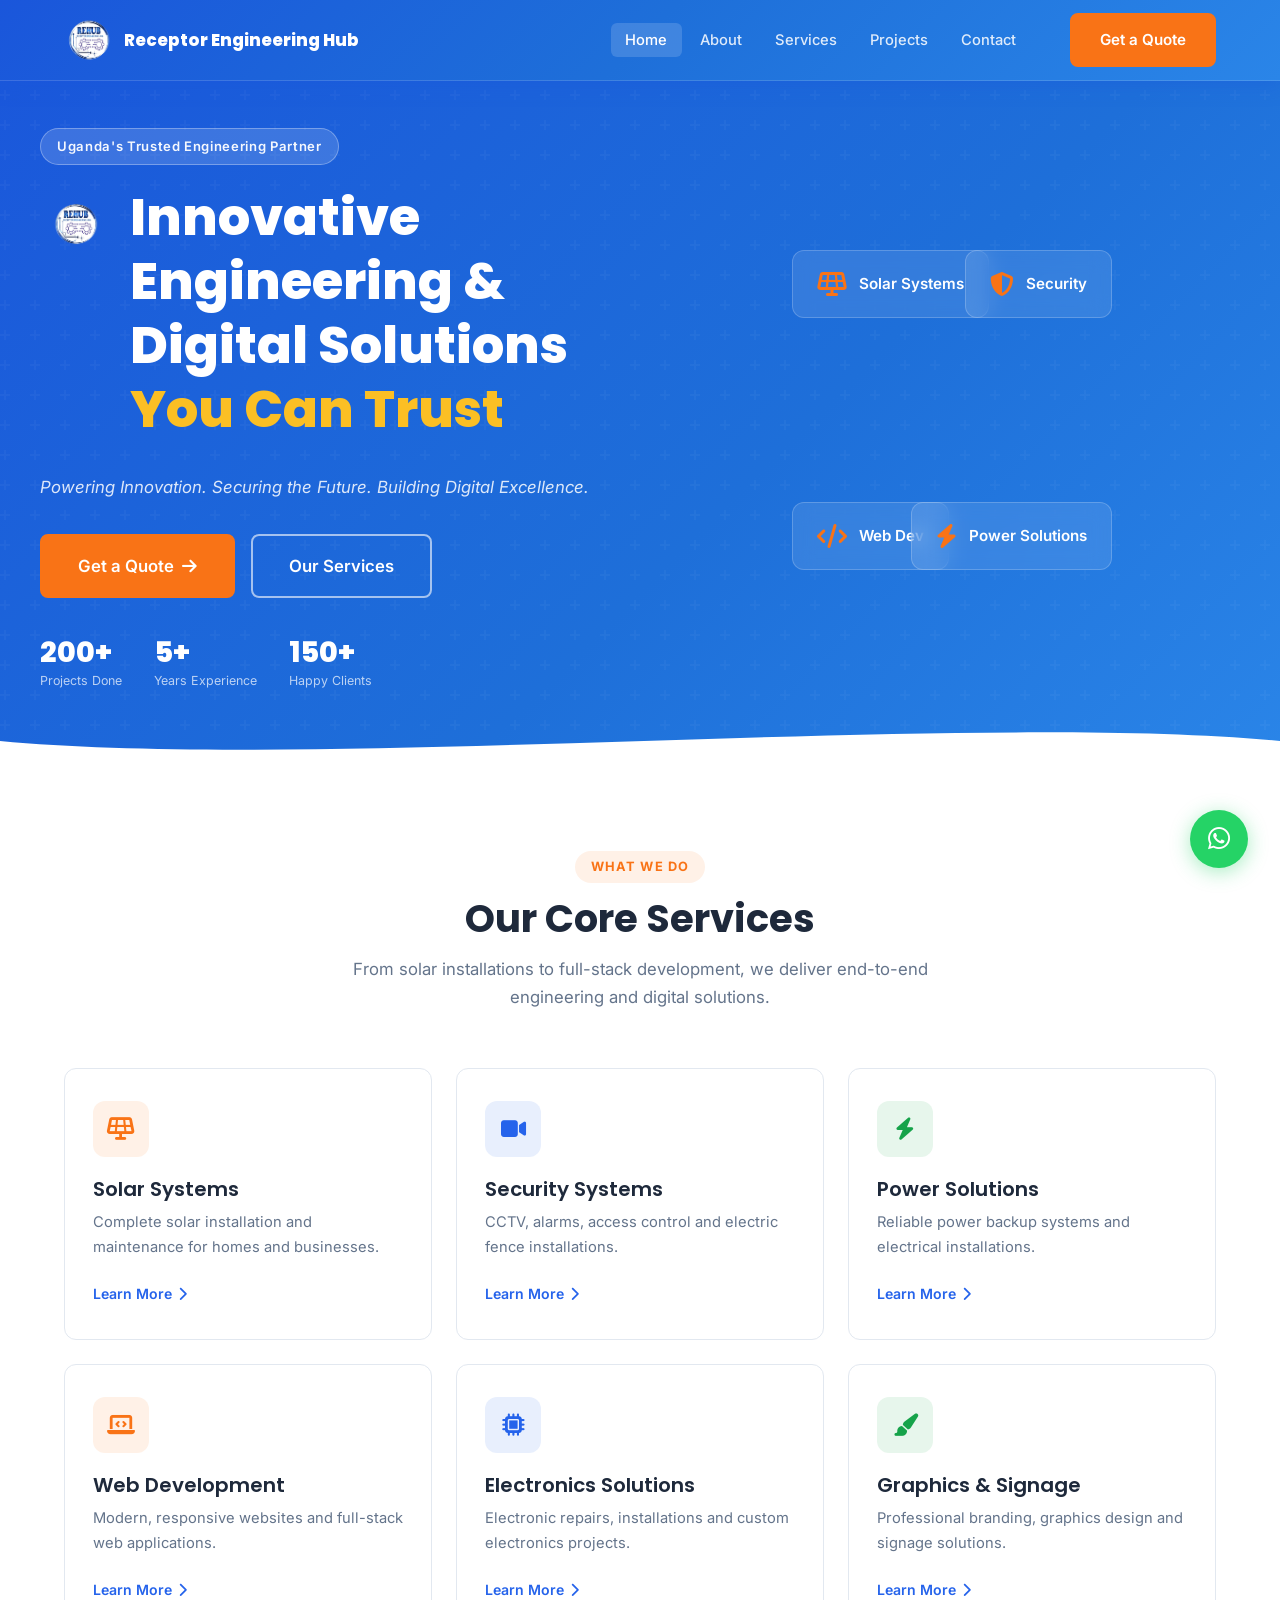
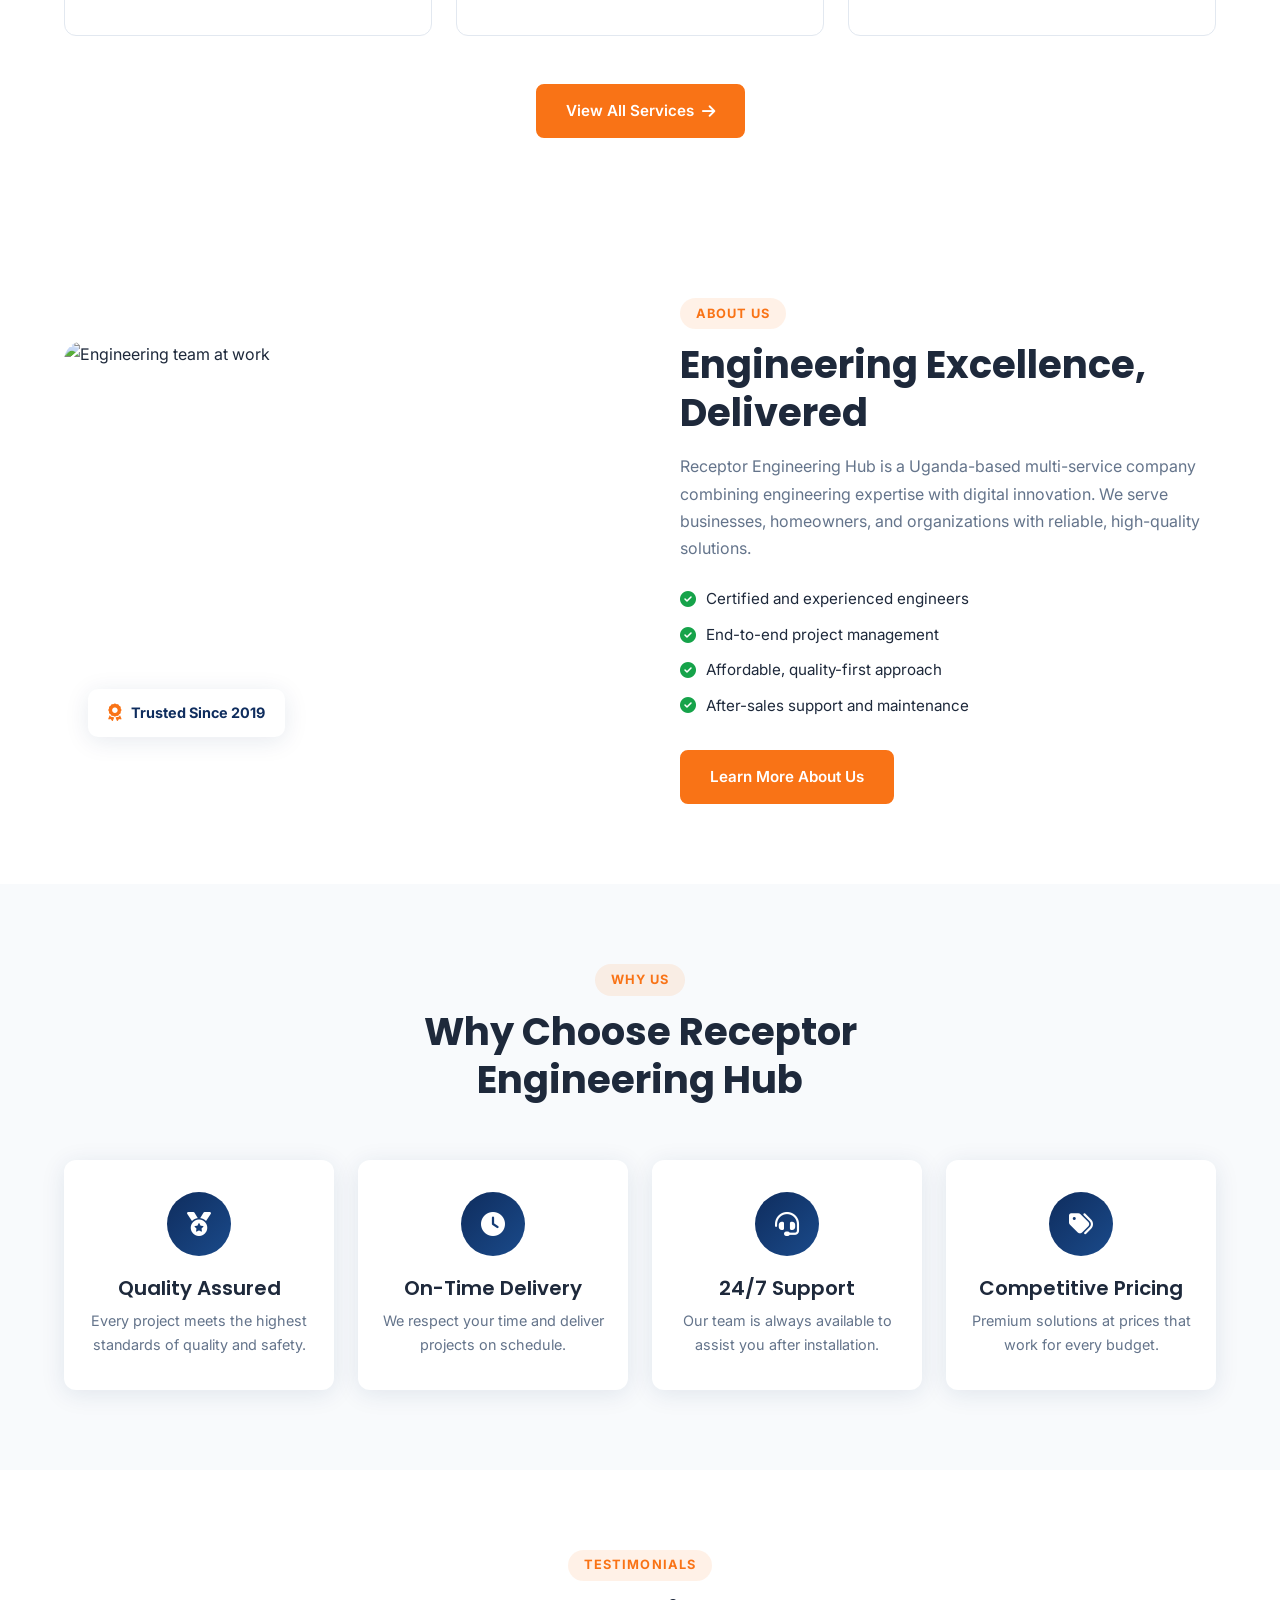
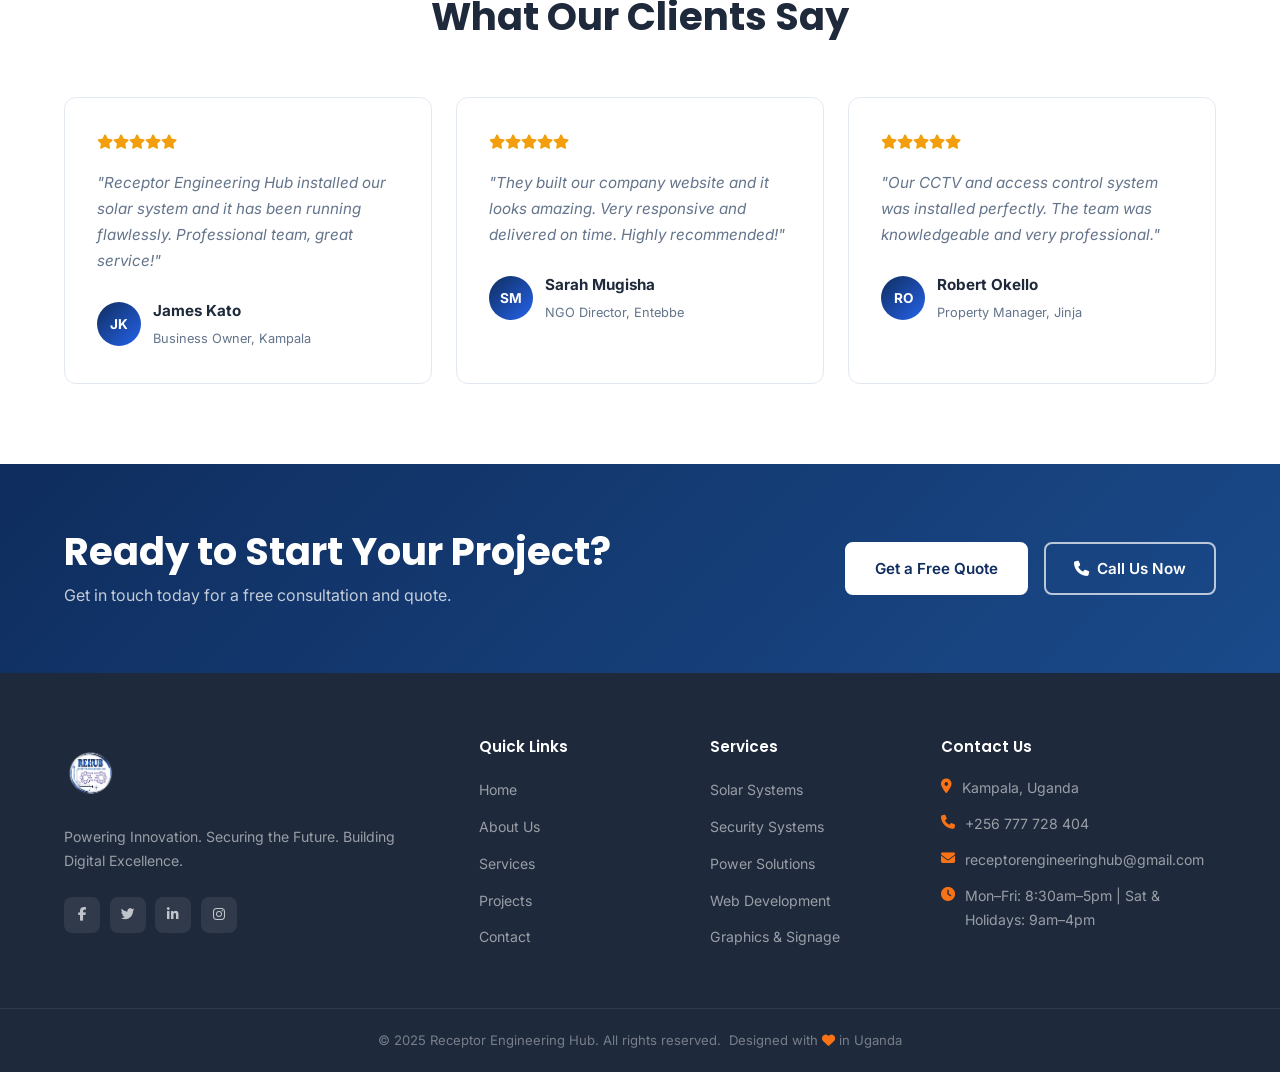
==== index.html @ 4fb3fd32 "Redesign navbar, reduce hero size, add logo to headline" ====
<!DOCTYPE html>
<html lang="en">
<head>
  <meta charset="UTF-8" />
  <meta name="viewport" content="width=device-width, initial-scale=1.0" />
  <meta name="description" content="Receptor Engineering Hub - Innovative Engineering & Digital Solutions You Can Trust. Solar, Security, Power, Web Development and more in Uganda." />
  <meta name="keywords" content="engineering, solar, security, CCTV, web development, power backup, Uganda" />
  <title>Receptor Engineering Hub</title>
  <link rel="stylesheet" href="css/style.css" />
  <link rel="stylesheet" href="https://cdnjs.cloudflare.com/ajax/libs/font-awesome/6.5.0/css/all.min.css" />
  <link href="https://fonts.googleapis.com/css2?family=Inter:wght@300;400;500;600;700;800&family=Poppins:wght@400;600;700;800&display=swap" rel="stylesheet" />
</head>
<body>

  <!-- Navigation -->
  <nav class="navbar" id="navbar">
    <div class="container nav-container">
      <a href="index.html" class="logo">
        <img src="receptorhub.png" alt="Receptor Engineering Hub" class="logo-img" />
        <div class="logo-text">
          <span class="logo-main">Receptor Engineering Hub</span>
        </div>
      </a>
      <ul class="nav-links" id="navLinks">
        <li><a href="index.html" class="active">Home</a></li>
        <li><a href="about.html">About</a></li>
        <li><a href="services.html">Services</a></li>
        <li><a href="projects.html">Projects</a></li>
        <li><a href="contact.html">Contact</a></li>
      </ul>
      <a href="contact.html" class="btn btn-primary nav-cta">Get a Quote</a>
      <button class="hamburger" id="hamburger" aria-label="Toggle menu">
        <span></span><span></span><span></span>
      </button>
    </div>
  </nav>

  <!-- Hero Section -->
  <section class="hero">
    <div class="hero-bg"></div>
    <div class="container hero-content">
      <div class="hero-text" data-aos="fade-up">
        <span class="hero-badge">Uganda's Trusted Engineering Partner</span>
        <div class="hero-headline">
          <img src="receptorhub.png" alt="REHUB Logo" class="hero-headline-logo" />
          <h1>Innovative Engineering &amp; Digital Solutions <span class="highlight">You Can Trust</span></h1>
        </div>
        <p class="hero-sub">Powering Innovation. Securing the Future. Building Digital Excellence.</p>
        <div class="hero-actions">
          <a href="contact.html" class="btn btn-primary btn-lg">Get a Quote <i class="fas fa-arrow-right"></i></a>
          <a href="services.html" class="btn btn-outline btn-lg">Our Services</a>
        </div>
        <div class="hero-stats">
          <div class="stat"><span class="stat-num">200+</span><span class="stat-label">Projects Done</span></div>
          <div class="stat"><span class="stat-num">5+</span><span class="stat-label">Years Experience</span></div>
          <div class="stat"><span class="stat-num">150+</span><span class="stat-label">Happy Clients</span></div>
        </div>
      </div>
      <div class="hero-visual" data-aos="fade-left">
        <div class="hero-card-stack">
          <div class="hero-card card-1"><i class="fas fa-solar-panel"></i><span>Solar Systems</span></div>
          <div class="hero-card card-2"><i class="fas fa-shield-alt"></i><span>Security</span></div>
          <div class="hero-card card-3"><i class="fas fa-code"></i><span>Web Dev</span></div>
          <div class="hero-card card-4"><i class="fas fa-bolt"></i><span>Power Solutions</span></div>
        </div>
      </div>
    </div>
    <div class="hero-wave">
      <svg viewBox="0 0 1440 80" preserveAspectRatio="none"><path d="M0,40 C360,80 1080,0 1440,40 L1440,80 L0,80 Z" fill="#ffffff"/></svg>
    </div>
  </section>

  <!-- Services Highlights -->
  <section class="section services-highlight">
    <div class="container">
      <div class="section-header" data-aos="fade-up">
        <span class="section-tag">What We Do</span>
        <h2>Our Core Services</h2>
        <p>From solar installations to full-stack development, we deliver end-to-end engineering and digital solutions.</p>
      </div>
      <div class="services-grid">
        <div class="service-card" data-aos="fade-up" data-aos-delay="0">
          <div class="service-icon orange"><i class="fas fa-solar-panel"></i></div>
          <h3>Solar Systems</h3>
          <p>Complete solar installation and maintenance for homes and businesses.</p>
          <a href="services.html#solar" class="service-link">Learn More <i class="fas fa-chevron-right"></i></a>
        </div>
        <div class="service-card" data-aos="fade-up" data-aos-delay="100">
          <div class="service-icon blue"><i class="fas fa-video"></i></div>
          <h3>Security Systems</h3>
          <p>CCTV, alarms, access control and electric fence installations.</p>
          <a href="services.html#security" class="service-link">Learn More <i class="fas fa-chevron-right"></i></a>
        </div>
        <div class="service-card" data-aos="fade-up" data-aos-delay="200">
          <div class="service-icon green"><i class="fas fa-bolt"></i></div>
          <h3>Power Solutions</h3>
          <p>Reliable power backup systems and electrical installations.</p>
          <a href="services.html#power" class="service-link">Learn More <i class="fas fa-chevron-right"></i></a>
        </div>
        <div class="service-card" data-aos="fade-up" data-aos-delay="300">
          <div class="service-icon orange"><i class="fas fa-laptop-code"></i></div>
          <h3>Web Development</h3>
          <p>Modern, responsive websites and full-stack web applications.</p>
          <a href="services.html#web" class="service-link">Learn More <i class="fas fa-chevron-right"></i></a>
        </div>
        <div class="service-card" data-aos="fade-up" data-aos-delay="400">
          <div class="service-icon blue"><i class="fas fa-microchip"></i></div>
          <h3>Electronics Solutions</h3>
          <p>Electronic repairs, installations and custom electronics projects.</p>
          <a href="services.html#electronics" class="service-link">Learn More <i class="fas fa-chevron-right"></i></a>
        </div>
        <div class="service-card" data-aos="fade-up" data-aos-delay="500">
          <div class="service-icon green"><i class="fas fa-paint-brush"></i></div>
          <h3>Graphics &amp; Signage</h3>
          <p>Professional branding, graphics design and signage solutions.</p>
          <a href="services.html#graphics" class="service-link">Learn More <i class="fas fa-chevron-right"></i></a>
        </div>
      </div>
      <div class="section-cta" data-aos="fade-up">
        <a href="services.html" class="btn btn-primary">View All Services <i class="fas fa-arrow-right"></i></a>
      </div>
    </div>
  </section>

  <!-- About Snippet -->
  <section class="section about-snippet">
    <div class="container about-grid">
      <div class="about-image" data-aos="fade-right">
        <div class="about-img-wrapper">
          <img src="https://images.unsplash.com/photo-1581091226825-a6a2a5aee158?w=600&q=80" alt="Engineering team at work" loading="lazy" />
          <div class="about-badge"><i class="fas fa-award"></i><span>Trusted Since 2019</span></div>
        </div>
      </div>
      <div class="about-content" data-aos="fade-left">
        <span class="section-tag">About Us</span>
        <h2>Engineering Excellence, Delivered</h2>
        <p>Receptor Engineering Hub is a Uganda-based multi-service company combining engineering expertise with digital innovation. We serve businesses, homeowners, and organizations with reliable, high-quality solutions.</p>
        <ul class="about-features">
          <li><i class="fas fa-check-circle"></i> Certified and experienced engineers</li>
          <li><i class="fas fa-check-circle"></i> End-to-end project management</li>
          <li><i class="fas fa-check-circle"></i> Affordable, quality-first approach</li>
          <li><i class="fas fa-check-circle"></i> After-sales support and maintenance</li>
        </ul>
        <a href="about.html" class="btn btn-primary">Learn More About Us</a>
      </div>
    </div>
  </section>

  <!-- Why Choose Us -->
  <section class="section why-us">
    <div class="container">
      <div class="section-header" data-aos="fade-up">
        <span class="section-tag">Why Us</span>
        <h2>Why Choose Receptor Engineering Hub</h2>
      </div>
      <div class="why-grid">
        <div class="why-card" data-aos="fade-up" data-aos-delay="0">
          <div class="why-icon"><i class="fas fa-medal"></i></div>
          <h3>Quality Assured</h3>
          <p>Every project meets the highest standards of quality and safety.</p>
        </div>
        <div class="why-card" data-aos="fade-up" data-aos-delay="100">
          <div class="why-icon"><i class="fas fa-clock"></i></div>
          <h3>On-Time Delivery</h3>
          <p>We respect your time and deliver projects on schedule.</p>
        </div>
        <div class="why-card" data-aos="fade-up" data-aos-delay="200">
          <div class="why-icon"><i class="fas fa-headset"></i></div>
          <h3>24/7 Support</h3>
          <p>Our team is always available to assist you after installation.</p>
        </div>
        <div class="why-card" data-aos="fade-up" data-aos-delay="300">
          <div class="why-icon"><i class="fas fa-tags"></i></div>
          <h3>Competitive Pricing</h3>
          <p>Premium solutions at prices that work for every budget.</p>
        </div>
      </div>
    </div>
  </section>

  <!-- Testimonials -->
  <section class="section testimonials">
    <div class="container">
      <div class="section-header" data-aos="fade-up">
        <span class="section-tag">Testimonials</span>
        <h2>What Our Clients Say</h2>
      </div>
      <div class="testimonials-grid">
        <div class="testimonial-card" data-aos="fade-up" data-aos-delay="0">
          <div class="stars"><i class="fas fa-star"></i><i class="fas fa-star"></i><i class="fas fa-star"></i><i class="fas fa-star"></i><i class="fas fa-star"></i></div>
          <p>"Receptor Engineering Hub installed our solar system and it has been running flawlessly. Professional team, great service!"</p>
          <div class="testimonial-author">
            <div class="author-avatar">JK</div>
            <div><strong>James Kato</strong><span>Business Owner, Kampala</span></div>
          </div>
        </div>
        <div class="testimonial-card" data-aos="fade-up" data-aos-delay="150">
          <div class="stars"><i class="fas fa-star"></i><i class="fas fa-star"></i><i class="fas fa-star"></i><i class="fas fa-star"></i><i class="fas fa-star"></i></div>
          <p>"They built our company website and it looks amazing. Very responsive and delivered on time. Highly recommended!"</p>
          <div class="testimonial-author">
            <div class="author-avatar">SM</div>
            <div><strong>Sarah Mugisha</strong><span>NGO Director, Entebbe</span></div>
          </div>
        </div>
        <div class="testimonial-card" data-aos="fade-up" data-aos-delay="300">
          <div class="stars"><i class="fas fa-star"></i><i class="fas fa-star"></i><i class="fas fa-star"></i><i class="fas fa-star"></i><i class="fas fa-star"></i></div>
          <p>"Our CCTV and access control system was installed perfectly. The team was knowledgeable and very professional."</p>
          <div class="testimonial-author">
            <div class="author-avatar">RO</div>
            <div><strong>Robert Okello</strong><span>Property Manager, Jinja</span></div>
          </div>
        </div>
      </div>
    </div>
  </section>

  <!-- CTA Banner -->
  <section class="cta-banner" data-aos="fade-up">
    <div class="container cta-content">
      <div>
        <h2>Ready to Start Your Project?</h2>
        <p>Get in touch today for a free consultation and quote.</p>
      </div>
      <div class="cta-actions">
        <a href="contact.html" class="btn btn-white">Get a Free Quote</a>
        <a href="tel:+256777728404" class="btn btn-outline-white"><i class="fas fa-phone"></i> Call Us Now</a>
      </div>
    </div>
  </section>

  <!-- Footer -->
  <footer class="footer">
    <div class="container footer-grid">
      <div class="footer-brand">
        <a href="index.html" class="logo logo-light">
          <img src="receptorhub.png" alt="Receptor Engineering Hub" class="logo-img logo-img-footer" />
        </a>
        <p>Powering Innovation. Securing the Future. Building Digital Excellence.</p>
        <div class="social-links">
          <a href="#" aria-label="Facebook"><i class="fab fa-facebook-f"></i></a>
          <a href="#" aria-label="Twitter"><i class="fab fa-twitter"></i></a>
          <a href="#" aria-label="LinkedIn"><i class="fab fa-linkedin-in"></i></a>
          <a href="#" aria-label="Instagram"><i class="fab fa-instagram"></i></a>
        </div>
      </div>
      <div class="footer-links">
        <h4>Quick Links</h4>
        <ul>
          <li><a href="index.html">Home</a></li>
          <li><a href="about.html">About Us</a></li>
          <li><a href="services.html">Services</a></li>
          <li><a href="projects.html">Projects</a></li>
          <li><a href="contact.html">Contact</a></li>
        </ul>
      </div>
      <div class="footer-links">
        <h4>Services</h4>
        <ul>
          <li><a href="services.html#solar">Solar Systems</a></li>
          <li><a href="services.html#security">Security Systems</a></li>
          <li><a href="services.html#power">Power Solutions</a></li>
          <li><a href="services.html#web">Web Development</a></li>
          <li><a href="services.html#graphics">Graphics &amp; Signage</a></li>
        </ul>
      </div>
      <div class="footer-contact">
        <h4>Contact Us</h4>
        <ul>
          <li><i class="fas fa-map-marker-alt"></i> Kampala, Uganda</li>
          <li><i class="fas fa-phone"></i> <a href="tel:+256777728404">+256 777 728 404</a></li>
          <li><i class="fas fa-envelope"></i> <a href="mailto:receptorengineeringhub@gmail.com">receptorengineeringhub@gmail.com</a></li>
          <li><i class="fas fa-clock"></i> Mon–Fri: 8:30am–5pm | Sat &amp; Holidays: 9am–4pm</li>
        </ul>
      </div>
    </div>
    <div class="footer-bottom">
      <div class="container">
        <p>&copy; 2025 Receptor Engineering Hub. All rights reserved.</p>
        <p>Designed with <i class="fas fa-heart" style="color:#f97316"></i> in Uganda</p>
      </div>
    </div>
  </footer>

  <!-- WhatsApp Button -->
  <a href="https://wa.me/256777728404?text=Hello%20Receptor%20Engineering%20Hub%2C%20I%20need%20your%20services." class="whatsapp-btn" target="_blank" rel="noopener" aria-label="Chat on WhatsApp">
    <i class="fab fa-whatsapp"></i>
    <span class="whatsapp-tooltip">Chat with us</span>
  </a>

  <script src="js/main.js"></script>
</body>
</html>
---- css/style.css ----
/* ===== RESET & BASE ===== */
*, *::before, *::after { box-sizing: border-box; margin: 0; padding: 0; }

:root {
  --blue: #0f2d5e;
  --blue-mid: #1a4a8a;
  --blue-light: #2563eb;
  --orange: #f97316;
  --orange-light: #fb923c;
  --green: #16a34a;
  --green-light: #22c55e;
  --white: #ffffff;
  --gray-50: #f8fafc;
  --gray-100: #f1f5f9;
  --gray-200: #e2e8f0;
  --gray-400: #94a3b8;
  --gray-600: #475569;
  --gray-800: #1e293b;
  --text: #1e293b;
  --text-light: #64748b;
  --shadow: 0 4px 24px rgba(15,45,94,0.10);
  --shadow-lg: 0 8px 40px rgba(15,45,94,0.16);
  --radius: 12px;
  --radius-lg: 20px;
  --transition: 0.3s ease;
}

html { scroll-behavior: smooth; }

body {
  font-family: 'Inter', sans-serif;
  color: var(--text);
  background: var(--white);
  line-height: 1.7;
  overflow-x: hidden;
}

h1, h2, h3, h4 { font-family: 'Poppins', sans-serif; line-height: 1.25; }
h1 { font-size: clamp(2rem, 5vw, 3.2rem); font-weight: 800; }
h2 { font-size: clamp(1.6rem, 3.5vw, 2.4rem); font-weight: 700; }
h3 { font-size: 1.25rem; font-weight: 600; }
h4 { font-size: 1rem; font-weight: 600; }

a { text-decoration: none; color: inherit; }
img { max-width: 100%; display: block; }
ul { list-style: none; }

.container { max-width: 1200px; margin: 0 auto; padding: 0 1.5rem; }
.section { padding: 5rem 0; }
.alt-bg { background: var(--gray-50); }
.section-divider { height: 1px; background: var(--gray-200); margin: 0 2rem; }

/* ===== BUTTONS ===== */
.btn {
  display: inline-flex; align-items: center; gap: 0.5rem;
  padding: 0.75rem 1.75rem; border-radius: 8px;
  font-weight: 600; font-size: 0.95rem; cursor: pointer;
  border: 2px solid transparent; transition: var(--transition);
  white-space: nowrap;
}
.btn-primary { background: var(--orange); color: var(--white); border-color: var(--orange); }
.btn-primary:hover { background: #ea6c0a; border-color: #ea6c0a; transform: translateY(-2px); box-shadow: 0 6px 20px rgba(249,115,22,0.35); }
.btn-outline { background: transparent; color: var(--white); border-color: rgba(255,255,255,0.6); }
.btn-outline:hover { background: rgba(255,255,255,0.15); border-color: var(--white); }
.btn-white { background: var(--white); color: var(--blue); border-color: var(--white); }
.btn-white:hover { background: var(--gray-100); transform: translateY(-2px); }
.btn-outline-white { background: transparent; color: var(--white); border-color: rgba(255,255,255,0.7); }
.btn-outline-white:hover { background: rgba(255,255,255,0.15); }
.btn-lg { padding: 1rem 2.25rem; font-size: 1.05rem; }
.btn-full { width: 100%; justify-content: center; }

/* ===== SECTION HEADER ===== */
.section-header { text-align: center; max-width: 640px; margin: 0 auto 3.5rem; }
.section-header p { color: var(--text-light); margin-top: 0.75rem; font-size: 1.05rem; }
.section-tag {
  display: inline-block; background: rgba(249,115,22,0.1); color: var(--orange);
  padding: 0.3rem 1rem; border-radius: 50px; font-size: 0.8rem;
  font-weight: 700; letter-spacing: 0.08em; text-transform: uppercase; margin-bottom: 0.75rem;
}
.section-cta { text-align: center; margin-top: 3rem; }

/* ===== NAVBAR ===== */
.navbar {
  position: fixed; top: 0; left: 0; right: 0; z-index: 1000;
  background: linear-gradient(135deg, #1a56db 0%, #1e6fd9 50%, #2a85e8 100%);
  border-bottom: 1px solid rgba(255,255,255,0.15);
  box-shadow: 0 2px 20px rgba(26,86,219,0.4);
  transition: box-shadow var(--transition);
}
.navbar.scrolled { box-shadow: 0 4px 30px rgba(26,86,219,0.5); }
.nav-container { display: flex; align-items: center; gap: 2rem; height: 80px; }

.logo { display: flex; align-items: center; gap: 0.75rem; }
.logo-icon {
  width: 42px; height: 42px; background: var(--blue);
  border-radius: 10px; display: flex; align-items: center; justify-content: center;
  color: var(--orange); font-size: 1.2rem; flex-shrink: 0;
}
.logo-text { display: flex; flex-direction: column; line-height: 1.1; }
.logo-main { font-family: 'Poppins', sans-serif; font-weight: 800; font-size: 1.05rem; color: var(--white); }
.logo-sub { font-size: 0.65rem; font-weight: 500; color: rgba(255,255,255,0.75); letter-spacing: 0.04em; }
.logo-light .logo-main { color: var(--white); }
.logo-light .logo-sub { color: rgba(255,255,255,0.7); }
.logo-light .logo-icon { background: rgba(255,255,255,0.15); }

.nav-links { display: flex; align-items: center; gap: 0.25rem; margin-left: auto; }
.nav-links a {
  padding: 0.5rem 0.9rem; border-radius: 6px; font-weight: 500;
  font-size: 0.92rem; color: rgba(255,255,255,0.85); transition: var(--transition);
}
.nav-links a:hover, .nav-links a.active { color: var(--white); background: rgba(255,255,255,0.15); }
.nav-cta { margin-left: 0.5rem; }

.hamburger { display: none; flex-direction: column; gap: 5px; background: none; border: none; cursor: pointer; padding: 4px; margin-left: auto; }
.hamburger span { display: block; width: 24px; height: 2px; background: var(--white); border-radius: 2px; transition: var(--transition); }
.hamburger.open span:nth-child(1) { transform: translateY(7px) rotate(45deg); }
.hamburger.open span:nth-child(2) { opacity: 0; }
.hamburger.open span:nth-child(3) { transform: translateY(-7px) rotate(-45deg); }

/* Image logo */
.logo-img {
  height: 68px;
  width: auto;
  object-fit: contain;
  display: block;
}
.logo-img-footer {
  height: 72px;
}
.hero {
  position: relative; min-height: 75vh;
  background: linear-gradient(135deg, #1a56db 0%, #1e6fd9 60%, #2a85e8 100%);
  display: flex; align-items: center; padding-top: 80px; overflow: hidden;
}
.hero-bg {
  position: absolute; inset: 0;
  background: url("data:image/svg+xml,%3Csvg width='60' height='60' viewBox='0 0 60 60' xmlns='http://www.w3.org/2000/svg'%3E%3Cg fill='none' fill-rule='evenodd'%3E%3Cg fill='%23ffffff' fill-opacity='0.03'%3E%3Cpath d='M36 34v-4h-2v4h-4v2h4v4h2v-4h4v-2h-4zm0-30V0h-2v4h-4v2h4v4h2V6h4V4h-4zM6 34v-4H4v4H0v2h4v4h2v-4h4v-2H6zM6 4V0H4v4H0v2h4v4h2V6h4V4H6z'/%3E%3C/g%3E%3C/g%3E%3C/svg%3E");
}
.hero-content { display: grid; grid-template-columns: 1fr 1fr; gap: 3rem; align-items: center; padding: 3rem 0 5rem; position: relative; z-index: 1; }
.hero-badge {
  display: inline-flex; align-items: center; gap: 0.5rem;
  background: rgba(255,255,255,0.15); color: rgba(255,255,255,0.95);
  padding: 0.4rem 1rem; border-radius: 50px; font-size: 0.82rem;
  font-weight: 600; letter-spacing: 0.05em; margin-bottom: 1.25rem;
  border: 1px solid rgba(255,255,255,0.3);
}
.hero-text h1 { color: var(--white); margin-bottom: 1rem; }
.hero-text h1 .highlight { color: #fbbf24; }
.hero-headline { display: flex; align-items: flex-start; gap: 1.25rem; margin-bottom: 1rem; }
.hero-headline-logo { width: 70px; height: 70px; object-fit: contain; flex-shrink: 0; margin-top: 0.25rem; }
.hero-sub { color: rgba(255,255,255,0.85); font-size: 1.05rem; margin-bottom: 2rem; font-style: italic; }
.hero-actions { display: flex; gap: 1rem; flex-wrap: wrap; margin-bottom: 2.5rem; }
.hero-stats { display: flex; gap: 2rem; }
.stat { display: flex; flex-direction: column; }
.stat-num { font-family: 'Poppins', sans-serif; font-size: 1.8rem; font-weight: 800; color: var(--white); line-height: 1; }
.stat-label { font-size: 0.78rem; color: rgba(255,255,255,0.7); margin-top: 0.2rem; }

.hero-visual { display: flex; justify-content: center; align-items: center; }
.hero-card-stack { position: relative; width: 320px; height: 320px; }
.hero-card {
  position: absolute; background: rgba(255,255,255,0.1); backdrop-filter: blur(10px);
  border: 1px solid rgba(255,255,255,0.2); border-radius: var(--radius);
  padding: 1.25rem 1.5rem; display: flex; align-items: center; gap: 0.75rem;
  color: var(--white); font-weight: 600; font-size: 0.95rem;
  animation: float 3s ease-in-out infinite;
}
.hero-card i { font-size: 1.5rem; color: var(--orange); }
.card-1 { top: 0; left: 0; animation-delay: 0s; }
.card-2 { top: 0; right: 0; animation-delay: 0.75s; }
.card-3 { bottom: 0; left: 0; animation-delay: 1.5s; }
.card-4 { bottom: 0; right: 0; animation-delay: 2.25s; }

@keyframes float {
  0%, 100% { transform: translateY(0); }
  50% { transform: translateY(-10px); }
}

.hero-wave { position: absolute; bottom: 0; left: 0; right: 0; line-height: 0; }
.hero-wave svg { width: 100%; height: 60px; }

/* ===== SERVICES HIGHLIGHT ===== */
.services-grid {
  display: grid; grid-template-columns: repeat(3, 1fr); gap: 1.5rem;
}
.service-card {
  background: var(--white); border: 1px solid var(--gray-200);
  border-radius: var(--radius); padding: 2rem 1.75rem;
  transition: var(--transition); position: relative; overflow: hidden;
}
.service-card::before {
  content: ''; position: absolute; top: 0; left: 0; right: 0; height: 3px;
  background: var(--orange); transform: scaleX(0); transition: var(--transition);
}
.service-card:hover { box-shadow: var(--shadow-lg); transform: translateY(-4px); border-color: transparent; }
.service-card:hover::before { transform: scaleX(1); }
.service-icon {
  width: 56px; height: 56px; border-radius: 12px;
  display: flex; align-items: center; justify-content: center;
  font-size: 1.4rem; margin-bottom: 1.25rem;
}
.service-icon.orange { background: rgba(249,115,22,0.1); color: var(--orange); }
.service-icon.blue { background: rgba(37,99,235,0.1); color: var(--blue-light); }
.service-icon.green { background: rgba(22,163,74,0.1); color: var(--green); }
.service-card h3 { margin-bottom: 0.5rem; }
.service-card p { color: var(--text-light); font-size: 0.92rem; margin-bottom: 1.25rem; }
.service-link { color: var(--blue-light); font-weight: 600; font-size: 0.88rem; display: inline-flex; align-items: center; gap: 0.35rem; transition: var(--transition); }
.service-link:hover { color: var(--orange); gap: 0.6rem; }

/* ===== ABOUT SNIPPET ===== */
.about-grid { display: grid; grid-template-columns: 1fr 1fr; gap: 5rem; align-items: center; }
.about-img-wrapper { position: relative; border-radius: var(--radius-lg); overflow: hidden; }
.about-img-wrapper img { width: 100%; height: 420px; object-fit: cover; }
.about-badge {
  position: absolute; bottom: 1.5rem; left: 1.5rem;
  background: var(--white); border-radius: 10px; padding: 0.75rem 1.25rem;
  display: flex; align-items: center; gap: 0.6rem;
  box-shadow: var(--shadow); font-weight: 700; color: var(--blue); font-size: 0.9rem;
}
.about-badge i { color: var(--orange); font-size: 1.1rem; }
.about-content .section-tag { margin-bottom: 0.75rem; }
.about-content h2 { margin-bottom: 1rem; }
.about-content p { color: var(--text-light); margin-bottom: 1.5rem; }
.about-features { margin-bottom: 2rem; display: flex; flex-direction: column; gap: 0.6rem; }
.about-features li { display: flex; align-items: center; gap: 0.6rem; font-size: 0.95rem; }
.about-features li i { color: var(--green); font-size: 1rem; flex-shrink: 0; }

/* ===== WHY US ===== */
.why-us { background: var(--gray-50); }
.why-grid { display: grid; grid-template-columns: repeat(4, 1fr); gap: 1.5rem; }
.why-card {
  background: var(--white); border-radius: var(--radius); padding: 2rem 1.5rem;
  text-align: center; box-shadow: var(--shadow); transition: var(--transition);
}
.why-card:hover { transform: translateY(-4px); box-shadow: var(--shadow-lg); }
.why-icon {
  width: 64px; height: 64px; background: linear-gradient(135deg, var(--blue), var(--blue-mid));
  border-radius: 50%; display: flex; align-items: center; justify-content: center;
  font-size: 1.5rem; color: var(--white); margin: 0 auto 1.25rem;
}
.why-card h3 { margin-bottom: 0.5rem; }
.why-card p { color: var(--text-light); font-size: 0.9rem; }

/* ===== TESTIMONIALS ===== */
.testimonials-grid { display: grid; grid-template-columns: repeat(3, 1fr); gap: 1.5rem; }
.testimonial-card {
  background: var(--white); border: 1px solid var(--gray-200);
  border-radius: var(--radius); padding: 2rem; transition: var(--transition);
}
.testimonial-card:hover { box-shadow: var(--shadow-lg); border-color: transparent; }
.stars { color: #f59e0b; margin-bottom: 1rem; font-size: 0.9rem; }
.testimonial-card p { color: var(--text-light); font-style: italic; margin-bottom: 1.5rem; font-size: 0.95rem; }
.testimonial-author { display: flex; align-items: center; gap: 0.75rem; }
.author-avatar {
  width: 44px; height: 44px; background: linear-gradient(135deg, var(--blue), var(--blue-light));
  border-radius: 50%; display: flex; align-items: center; justify-content: center;
  color: var(--white); font-weight: 700; font-size: 0.85rem; flex-shrink: 0;
}
.testimonial-author strong { display: block; font-size: 0.95rem; }
.testimonial-author span { font-size: 0.8rem; color: var(--text-light); }

/* ===== CTA BANNER ===== */
.cta-banner {
  background: linear-gradient(135deg, var(--blue) 0%, var(--blue-mid) 100%);
  padding: 4rem 0;
}
.cta-content { display: flex; align-items: center; justify-content: space-between; gap: 2rem; flex-wrap: wrap; }
.cta-content h2 { color: var(--white); margin-bottom: 0.4rem; }
.cta-content p { color: rgba(255,255,255,0.75); }
.cta-actions { display: flex; gap: 1rem; flex-wrap: wrap; }

/* ===== FOOTER ===== */
.footer { background: var(--gray-800); color: rgba(255,255,255,0.8); padding: 4rem 0 0; }
.footer-grid { display: grid; grid-template-columns: 2fr 1fr 1fr 1.5fr; gap: 3rem; padding-bottom: 3rem; }
.footer-brand p { font-size: 0.88rem; color: rgba(255,255,255,0.55); margin: 1rem 0 1.5rem; line-height: 1.7; }
.social-links { display: flex; gap: 0.6rem; }
.social-links a {
  width: 36px; height: 36px; background: rgba(255,255,255,0.08);
  border-radius: 8px; display: flex; align-items: center; justify-content: center;
  color: rgba(255,255,255,0.7); font-size: 0.85rem; transition: var(--transition);
}
.social-links a:hover { background: var(--orange); color: var(--white); }
.footer-links h4, .footer-contact h4 { color: var(--white); margin-bottom: 1.25rem; font-size: 0.95rem; }
.footer-links ul li { margin-bottom: 0.6rem; }
.footer-links ul a { color: rgba(255,255,255,0.55); font-size: 0.88rem; transition: var(--transition); }
.footer-links ul a:hover { color: var(--orange); padding-left: 4px; }
.footer-contact ul li {
  display: flex; align-items: flex-start; gap: 0.6rem;
  color: rgba(255,255,255,0.55); font-size: 0.88rem; margin-bottom: 0.75rem;
}
.footer-contact ul li i { color: var(--orange); margin-top: 3px; flex-shrink: 0; }
.footer-contact ul a { color: rgba(255,255,255,0.55); transition: var(--transition); }
.footer-contact ul a:hover { color: var(--orange); }
.footer-bottom {
  border-top: 1px solid rgba(255,255,255,0.08); padding: 1.25rem 0;
  display: flex;
}
.footer-bottom .container { display: flex; justify-content: space-between; align-items: center; flex-wrap: wrap; gap: 0.5rem; }
.footer-bottom p { font-size: 0.82rem; color: rgba(255,255,255,0.4); }

/* ===== WHATSAPP BUTTON ===== */
.whatsapp-btn {
  position: fixed; bottom: 2rem; right: 2rem; z-index: 999;
  width: 58px; height: 58px; background: #25d366;
  border-radius: 50%; display: flex; align-items: center; justify-content: center;
  color: var(--white); font-size: 1.6rem; box-shadow: 0 4px 20px rgba(37,211,102,0.4);
  transition: var(--transition);
}
.whatsapp-btn:hover { transform: scale(1.1); box-shadow: 0 6px 28px rgba(37,211,102,0.55); }
.whatsapp-tooltip {
  position: absolute; right: 70px; background: var(--gray-800);
  color: var(--white); padding: 0.4rem 0.8rem; border-radius: 6px;
  font-size: 0.8rem; white-space: nowrap; opacity: 0; pointer-events: none;
  transition: var(--transition);
}
.whatsapp-btn:hover .whatsapp-tooltip { opacity: 1; }

/* ===== PAGE HERO ===== */
.page-hero {
  background: linear-gradient(135deg, #1a56db 0%, #2a85e8 100%);
  padding: 7rem 0 3.5rem; text-align: center; margin-top: 80px;
  position: relative; overflow: hidden;
}
.page-hero::before {
  content: ''; position: absolute; inset: 0;
  background: url("data:image/svg+xml,%3Csvg width='60' height='60' viewBox='0 0 60 60' xmlns='http://www.w3.org/2000/svg'%3E%3Cg fill='none' fill-rule='evenodd'%3E%3Cg fill='%23ffffff' fill-opacity='0.03'%3E%3Cpath d='M36 34v-4h-2v4h-4v2h4v4h2v-4h4v-2h-4zm0-30V0h-2v4h-4v2h4v4h2V6h4V4h-4zM6 34v-4H4v4H0v2h4v4h2v-4h4v-2H6zM6 4V0H4v4H0v2h4v4h2V6h4V4H6z'/%3E%3C/g%3E%3C/g%3E%3C/svg%3E");
}
.page-hero .section-tag { margin-bottom: 0.75rem; }
.page-hero h1 { color: var(--white); margin-bottom: 0.75rem; }
.page-hero p { color: rgba(255,255,255,0.75); font-size: 1.1rem; max-width: 560px; margin: 0 auto; }

/* ===== ABOUT PAGE ===== */
.mv-grid { display: grid; grid-template-columns: repeat(3, 1fr); gap: 1.5rem; }
.mv-card {
  border-radius: var(--radius); padding: 2.5rem 2rem; text-align: center;
  transition: var(--transition);
}
.mv-card.mission { background: linear-gradient(135deg, #eff6ff, #dbeafe); }
.mv-card.vision { background: linear-gradient(135deg, #fff7ed, #fed7aa); }
.mv-card.values { background: linear-gradient(135deg, #f0fdf4, #bbf7d0); }
.mv-card:hover { transform: translateY(-4px); box-shadow: var(--shadow-lg); }
.mv-icon {
  width: 64px; height: 64px; border-radius: 50%;
  display: flex; align-items: center; justify-content: center;
  font-size: 1.5rem; margin: 0 auto 1.25rem;
}
.mission .mv-icon { background: var(--blue); color: var(--white); }
.vision .mv-icon { background: var(--orange); color: var(--white); }
.values .mv-icon { background: var(--green); color: var(--white); }
.mv-card h3 { margin-bottom: 0.75rem; }
.mv-card p { color: var(--text-light); font-size: 0.92rem; }

.story-grid { display: grid; grid-template-columns: 1fr 1fr; gap: 5rem; align-items: center; }
.story-content .section-tag { margin-bottom: 0.75rem; }
.story-content h2 { margin-bottom: 1rem; }
.story-content p { color: var(--text-light); margin-bottom: 1rem; }
.story-image img { border-radius: var(--radius-lg); width: 100%; height: 420px; object-fit: cover; }

.why-about-grid { display: grid; grid-template-columns: repeat(2, 1fr); gap: 1.5rem; }
.why-about-item {
  display: flex; gap: 1.25rem; align-items: flex-start;
  background: var(--white); border: 1px solid var(--gray-200);
  border-radius: var(--radius); padding: 1.75rem;
  transition: var(--transition);
}
.why-about-item:hover { box-shadow: var(--shadow); border-color: transparent; }
.why-about-icon {
  width: 48px; height: 48px; background: linear-gradient(135deg, var(--blue), var(--blue-mid));
  border-radius: 10px; display: flex; align-items: center; justify-content: center;
  color: var(--white); font-size: 1.1rem; flex-shrink: 0;
}
.why-about-item h4 { margin-bottom: 0.35rem; }
.why-about-item p { color: var(--text-light); font-size: 0.88rem; }

.team-grid { display: grid; grid-template-columns: repeat(4, 1fr); gap: 1.5rem; }
.team-card {
  background: var(--white); border: 1px solid var(--gray-200);
  border-radius: var(--radius); padding: 2rem 1.5rem; text-align: center;
  transition: var(--transition);
}
.team-card:hover { box-shadow: var(--shadow-lg); transform: translateY(-4px); border-color: transparent; }
.team-avatar { font-size: 4rem; color: var(--gray-400); margin-bottom: 1rem; }
.team-avatar img {
  width: 90px; height: 90px; border-radius: 50%; object-fit: cover;
  object-position: top center;
  margin: 0 auto 1rem; display: block;
  border: 3px solid var(--gray-200);
  background: var(--gray-100);
}
.avatar-placeholder {
  width: 90px; height: 90px; border-radius: 50%;
  display: flex; align-items: center; justify-content: center;
  font-size: 2rem; margin: 0 auto 1rem;
  border: 3px solid var(--gray-200);
}
.avatar-placeholder.male { background: linear-gradient(135deg, #dbeafe, #bfdbfe); color: var(--blue-light); }
.avatar-placeholder.female { background: linear-gradient(135deg, #fce7f3, #fbcfe8); color: #db2777; }
.team-card h4 { margin-bottom: 0.25rem; }
.team-card span { font-size: 0.82rem; color: var(--text-light); }

/* ===== SERVICES PAGE ===== */
.service-detail { padding: 5rem 0; }
.service-detail-grid { display: grid; grid-template-columns: 1fr 2fr; gap: 5rem; align-items: center; }
.service-detail-grid.reverse { grid-template-columns: 2fr 1fr; }
.service-big-icon {
  width: 160px; height: 160px; border-radius: var(--radius-lg);
  display: flex; align-items: center; justify-content: center;
  font-size: 4rem; margin: 0 auto;
}
.service-big-icon.blue { background: linear-gradient(135deg, #eff6ff, #bfdbfe); color: var(--blue-light); }
.service-big-icon.orange { background: linear-gradient(135deg, #fff7ed, #fed7aa); color: var(--orange); }
.service-big-icon.green { background: linear-gradient(135deg, #f0fdf4, #bbf7d0); color: var(--green); }
.service-detail-content .section-tag { margin-bottom: 0.75rem; }
.service-detail-content h2 { margin-bottom: 1rem; }
.service-detail-content > p { color: var(--text-light); margin-bottom: 1.5rem; }
.service-benefits { margin-bottom: 2rem; }
.service-benefits h4 { margin-bottom: 0.75rem; color: var(--blue); }
.service-benefits ul { display: flex; flex-direction: column; gap: 0.5rem; }
.service-benefits li { display: flex; align-items: center; gap: 0.6rem; font-size: 0.92rem; color: var(--text-light); }
.service-benefits li i { color: var(--green); flex-shrink: 0; }
.service-sub-list { display: grid; grid-template-columns: 1fr 1fr; gap: 0.75rem; margin-bottom: 1.5rem; }
.sub-service {
  display: flex; align-items: center; gap: 0.6rem;
  background: var(--gray-50); border-radius: 8px; padding: 0.6rem 0.9rem;
  font-size: 0.88rem; font-weight: 500;
}
.sub-service i { color: var(--blue-light); }

/* ===== PROJECTS PAGE ===== */
.portfolio-filters { display: flex; gap: 0.75rem; flex-wrap: wrap; margin-bottom: 2.5rem; justify-content: center; }
.filter-btn {
  padding: 0.5rem 1.25rem; border-radius: 50px; border: 2px solid var(--gray-200);
  background: var(--white); color: var(--text-light); font-weight: 600; font-size: 0.88rem;
  cursor: pointer; transition: var(--transition);
}
.filter-btn:hover, .filter-btn.active { background: var(--blue); color: var(--white); border-color: var(--blue); }

.portfolio-grid { display: grid; grid-template-columns: repeat(3, 1fr); gap: 1.5rem; }
.portfolio-card { border-radius: var(--radius); overflow: hidden; box-shadow: var(--shadow); transition: var(--transition); }
.portfolio-card:hover { transform: translateY(-6px); box-shadow: var(--shadow-lg); }
.portfolio-card.hidden { display: none; }
.portfolio-img { position: relative; overflow: hidden; }
.portfolio-img img { width: 100%; height: 240px; object-fit: cover; transition: transform 0.4s ease; }
.portfolio-card:hover .portfolio-img img { transform: scale(1.06); }
.portfolio-overlay {
  position: absolute; inset: 0;
  background: linear-gradient(to top, rgba(15,45,94,0.92) 0%, rgba(15,45,94,0.3) 60%, transparent 100%);
  padding: 1.5rem; display: flex; flex-direction: column; justify-content: flex-end;
  opacity: 0; transition: var(--transition);
}
.portfolio-card:hover .portfolio-overlay { opacity: 1; }
.portfolio-cat {
  display: inline-block; background: var(--orange); color: var(--white);
  padding: 0.2rem 0.7rem; border-radius: 50px; font-size: 0.75rem;
  font-weight: 700; margin-bottom: 0.5rem; width: fit-content;
}
.portfolio-overlay h4 { color: var(--white); margin-bottom: 0.3rem; }
.portfolio-overlay p { color: rgba(255,255,255,0.75); font-size: 0.82rem; }

.stats-section { background: linear-gradient(135deg, var(--blue) 0%, var(--blue-mid) 100%); }
.stats-grid { display: grid; grid-template-columns: repeat(4, 1fr); gap: 2rem; text-align: center; }
.stat-item { padding: 1rem; }
.stat-big { font-family: 'Poppins', sans-serif; font-size: 3rem; font-weight: 800; color: var(--white); line-height: 1; }
.stat-plus { font-size: 2rem; font-weight: 800; color: var(--orange); vertical-align: top; margin-top: 0.25rem; display: inline-block; }
.stat-item p { color: rgba(255,255,255,0.7); margin-top: 0.5rem; font-size: 0.95rem; }

/* ===== CONTACT PAGE ===== */
.contact-grid { display: grid; grid-template-columns: 1fr 1.5fr; gap: 5rem; align-items: start; }
.contact-info h2 { margin-bottom: 1rem; }
.contact-info > p { color: var(--text-light); margin-bottom: 2rem; }
.contact-items { display: flex; flex-direction: column; gap: 1.25rem; margin-bottom: 2rem; }
.contact-item { display: flex; gap: 1rem; align-items: flex-start; }
.contact-item-icon {
  width: 44px; height: 44px; background: rgba(249,115,22,0.1);
  border-radius: 10px; display: flex; align-items: center; justify-content: center;
  color: var(--orange); font-size: 1rem; flex-shrink: 0;
}
.contact-item h4 { font-size: 0.88rem; color: var(--text-light); margin-bottom: 0.2rem; }
.contact-item p, .contact-item a { font-weight: 600; color: var(--text); font-size: 0.95rem; }
.contact-item a:hover { color: var(--orange); }
.contact-social h4 { margin-bottom: 0.75rem; }

.contact-form-wrapper {
  background: var(--white); border: 1px solid var(--gray-200);
  border-radius: var(--radius-lg); padding: 2.5rem; box-shadow: var(--shadow);
}
.contact-form h3 { margin-bottom: 1.75rem; }
.form-row { display: grid; grid-template-columns: 1fr 1fr; gap: 1rem; }
.form-group { display: flex; flex-direction: column; gap: 0.4rem; margin-bottom: 1.25rem; }
.form-group label { font-size: 0.88rem; font-weight: 600; color: var(--text); }
.form-group label span { color: var(--orange); }
.form-group input, .form-group select, .form-group textarea {
  padding: 0.75rem 1rem; border: 1.5px solid var(--gray-200);
  border-radius: 8px; font-size: 0.92rem; font-family: 'Inter', sans-serif;
  color: var(--text); background: var(--white); transition: var(--transition);
  outline: none;
}
.form-group input:focus, .form-group select:focus, .form-group textarea:focus {
  border-color: var(--blue-light); box-shadow: 0 0 0 3px rgba(37,99,235,0.1);
}
.form-group input.error, .form-group textarea.error { border-color: #ef4444; }
.form-error { font-size: 0.8rem; color: #ef4444; min-height: 1rem; }
.form-group textarea { resize: vertical; min-height: 120px; }
.form-success {
  margin-top: 1rem; padding: 1rem; background: #f0fdf4;
  border: 1px solid #bbf7d0; border-radius: 8px;
  color: var(--green); font-weight: 600; font-size: 0.92rem;
  display: flex; align-items: center; gap: 0.5rem;
}

.map-section { padding: 0 0 5rem; }
.map-wrapper { border-radius: var(--radius-lg); overflow: hidden; box-shadow: var(--shadow); }

/* ===== AOS ANIMATIONS ===== */
[data-aos] { opacity: 0; transform: translateY(24px); transition: opacity 0.6s ease, transform 0.6s ease; }
[data-aos].aos-animate { opacity: 1; transform: translateY(0); }
[data-aos="fade-left"] { transform: translateX(24px); }
[data-aos="fade-left"].aos-animate { transform: translateX(0); }
[data-aos="fade-right"] { transform: translateX(-24px); }
[data-aos="fade-right"].aos-animate { transform: translateX(0); }

/* ===== RESPONSIVE ===== */
@media (max-width: 1024px) {
  .services-grid { grid-template-columns: repeat(2, 1fr); }
  .why-grid { grid-template-columns: repeat(2, 1fr); }
  .testimonials-grid { grid-template-columns: repeat(2, 1fr); }
  .footer-grid { grid-template-columns: 1fr 1fr; gap: 2rem; }
  .hero-content { grid-template-columns: 1fr; gap: 2rem; }
  .hero-visual { display: none; }
  .hero-content { padding: 4rem 0 6rem; }
  .about-grid { grid-template-columns: 1fr; gap: 2.5rem; }
  .story-grid { grid-template-columns: 1fr; gap: 2.5rem; }
  .mv-grid { grid-template-columns: 1fr; }
  .why-about-grid { grid-template-columns: 1fr; }
  .team-grid { grid-template-columns: repeat(2, 1fr); }
  .service-detail-grid { grid-template-columns: 1fr; gap: 2rem; }
  .service-detail-grid.reverse { grid-template-columns: 1fr; }
  .service-detail-grid.reverse .service-detail-content { order: -1; }
  .service-big-icon { width: 120px; height: 120px; font-size: 3rem; }
  .portfolio-grid { grid-template-columns: repeat(2, 1fr); }
  .stats-grid { grid-template-columns: repeat(2, 1fr); }
  .contact-grid { grid-template-columns: 1fr; gap: 2.5rem; }
}

@media (max-width: 768px) {
  .section { padding: 3.5rem 0; }
  .nav-links, .nav-cta { display: none; }
  .hamburger { display: flex; }
  .nav-links.open {
    display: flex; flex-direction: column; position: absolute;
    top: 80px; left: 0; right: 0;
    background: linear-gradient(135deg, #1a56db 0%, #2a85e8 100%);
    border-bottom: 1px solid rgba(255,255,255,0.15); padding: 1rem 1.5rem 1.5rem;
    gap: 0.25rem; box-shadow: var(--shadow);
  }
  .nav-links.open + .nav-cta { display: none; }
  .services-grid { grid-template-columns: 1fr; }
  .why-grid { grid-template-columns: 1fr; }
  .testimonials-grid { grid-template-columns: 1fr; }
  .footer-grid { grid-template-columns: 1fr; }
  .hero-stats { gap: 1.5rem; }
  .hero-actions { flex-direction: column; align-items: flex-start; }
  .cta-content { flex-direction: column; text-align: center; }
  .cta-actions { justify-content: center; }
  .form-row { grid-template-columns: 1fr; }
  .portfolio-grid { grid-template-columns: 1fr; }
  .stats-grid { grid-template-columns: repeat(2, 1fr); }
  .team-grid { grid-template-columns: 1fr 1fr; }
  .service-sub-list { grid-template-columns: 1fr; }
  .footer-bottom .container { flex-direction: column; text-align: center; }
  .why-about-grid { grid-template-columns: 1fr; }
}

@media (max-width: 480px) {
  .hero-stats { flex-direction: column; gap: 1rem; }
  .team-grid { grid-template-columns: 1fr; }
  .stats-grid { grid-template-columns: 1fr 1fr; }
  .portfolio-filters { justify-content: flex-start; }
  .contact-form-wrapper { padding: 1.5rem; }
}
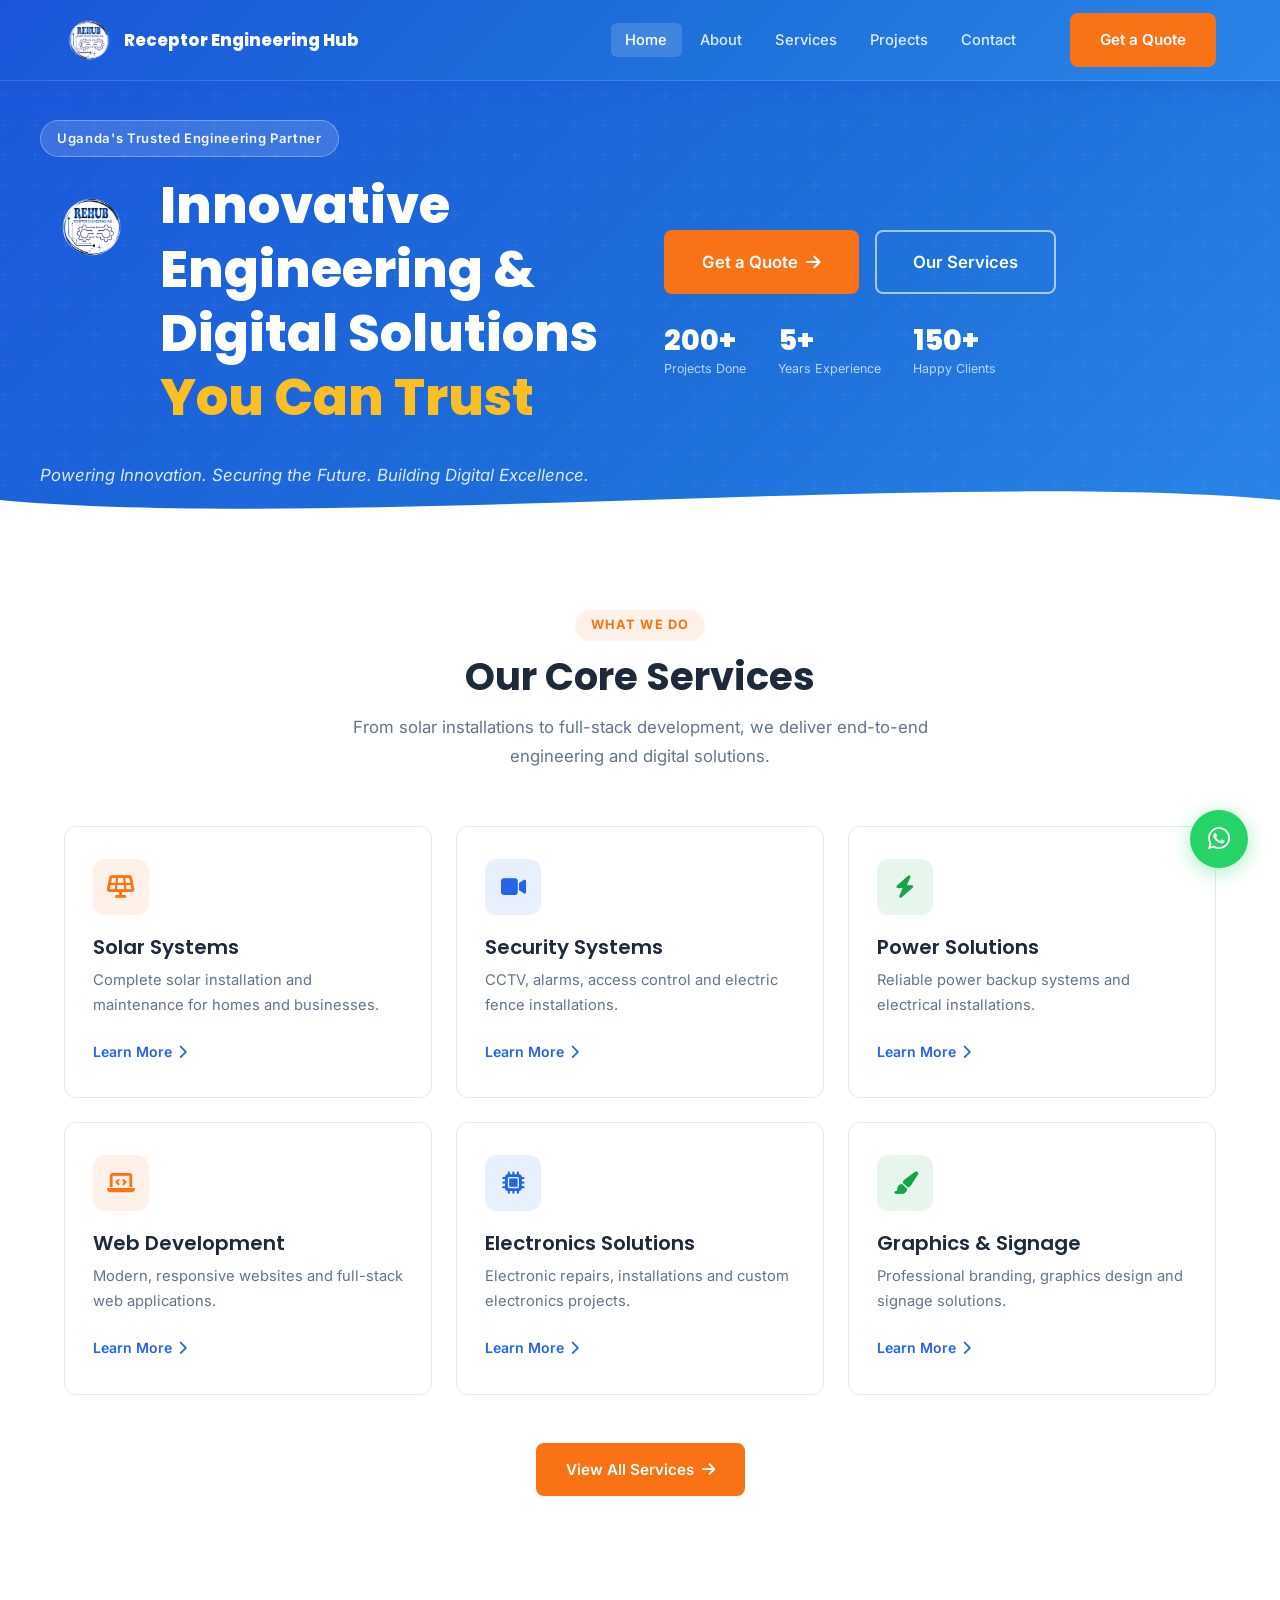
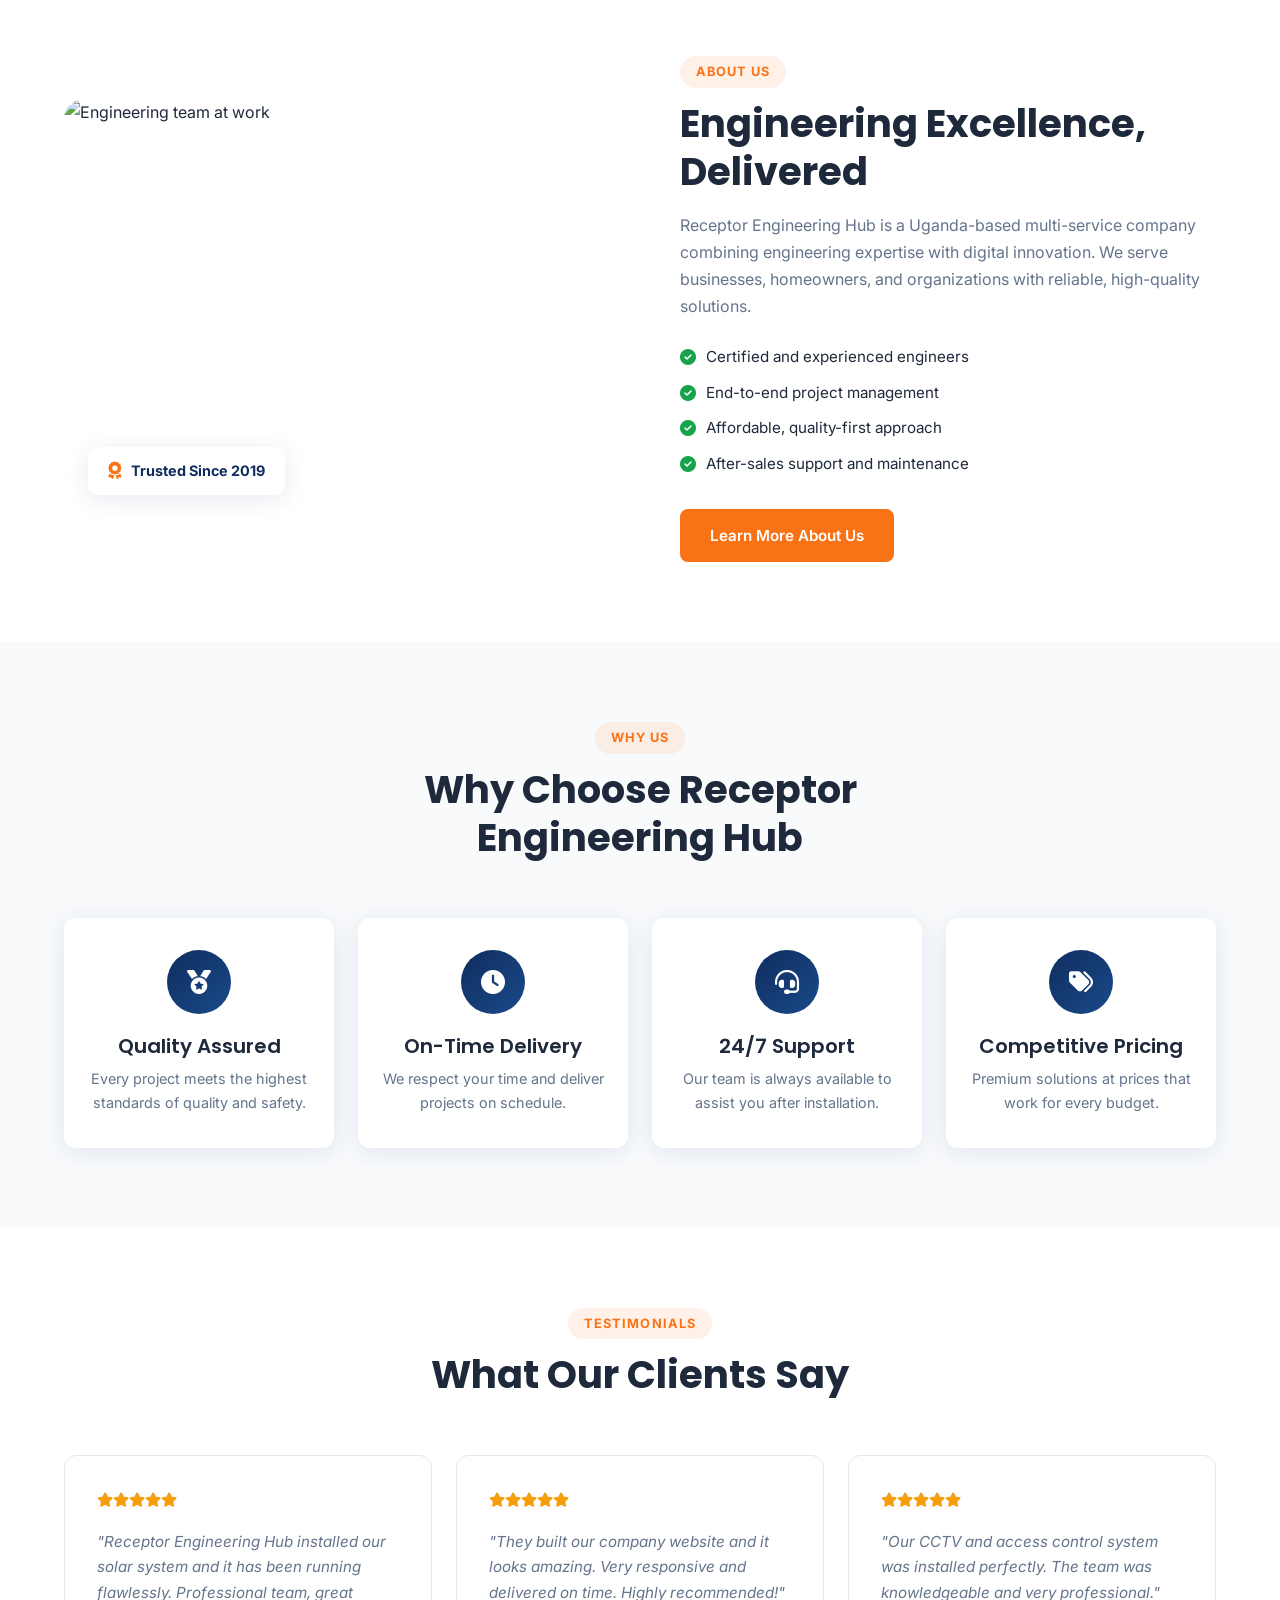
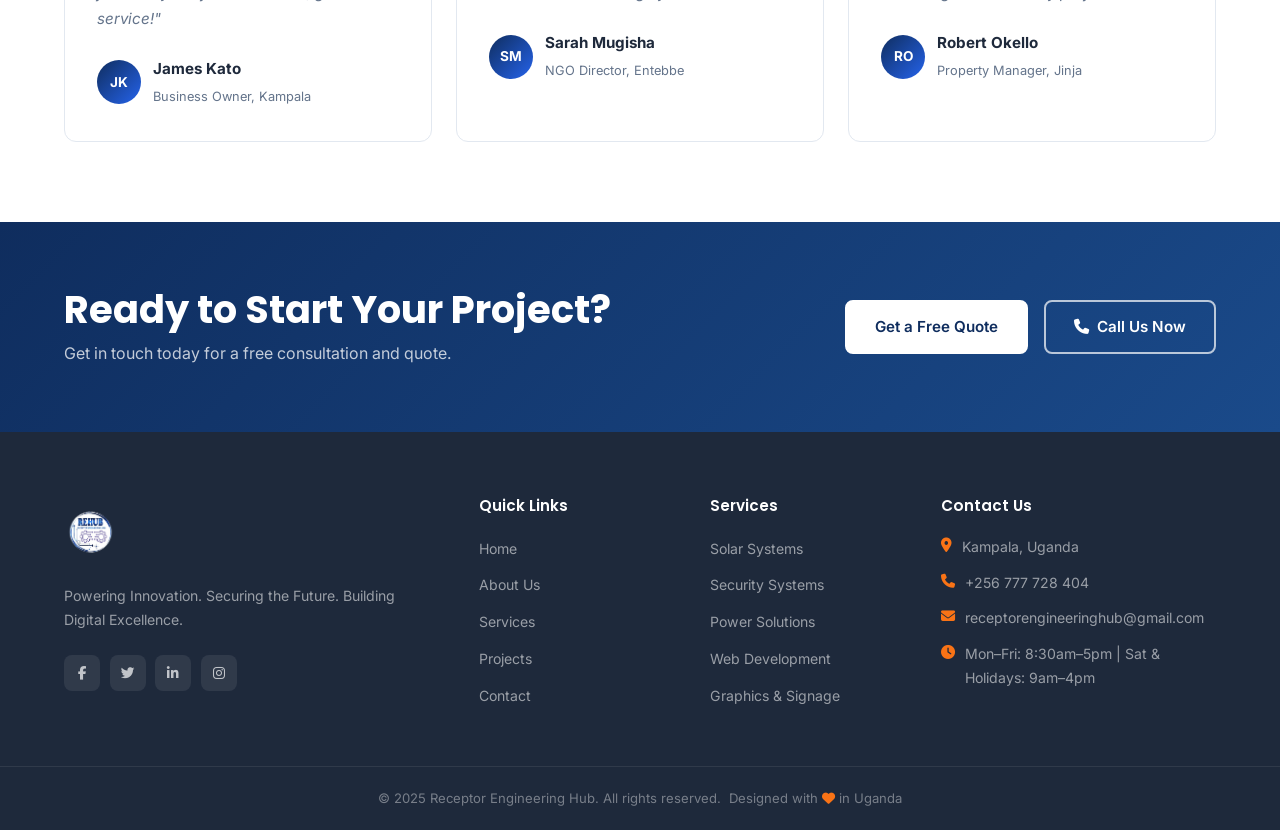
==== commit 116fe8f4: "Move hero buttons and stats to right column" ====
--- a/index.html
+++ b/index.html
@@ -46,6 +46,8 @@
           <h1>Innovative Engineering &amp; Digital Solutions <span class="highlight">You Can Trust</span></h1>
         </div>
         <p class="hero-sub">Powering Innovation. Securing the Future. Building Digital Excellence.</p>
+      </div>
+      <div class="hero-right" data-aos="fade-left">
         <div class="hero-actions">
           <a href="contact.html" class="btn btn-primary btn-lg">Get a Quote <i class="fas fa-arrow-right"></i></a>
           <a href="services.html" class="btn btn-outline btn-lg">Our Services</a>
--- a/css/style.css
+++ b/css/style.css
@@ -128,7 +128,7 @@
   height: 72px;
 }
 .hero {
-  position: relative; min-height: 75vh;
+  position: relative;
   background: linear-gradient(135deg, #1a56db 0%, #1e6fd9 60%, #2a85e8 100%);
   display: flex; align-items: center; padding-top: 80px; overflow: hidden;
 }
@@ -136,26 +136,30 @@
   position: absolute; inset: 0;
   background: url("data:image/svg+xml,%3Csvg width='60' height='60' viewBox='0 0 60 60' xmlns='http://www.w3.org/2000/svg'%3E%3Cg fill='none' fill-rule='evenodd'%3E%3Cg fill='%23ffffff' fill-opacity='0.03'%3E%3Cpath d='M36 34v-4h-2v4h-4v2h4v4h2v-4h4v-2h-4zm0-30V0h-2v4h-4v2h4v4h2V6h4V4h-4zM6 34v-4H4v4H0v2h4v4h2v-4h4v-2H6zM6 4V0H4v4H0v2h4v4h2V6h4V4H6z'/%3E%3C/g%3E%3C/g%3E%3C/svg%3E");
 }
-.hero-content { display: grid; grid-template-columns: 1fr 1fr; gap: 3rem; align-items: center; padding: 3rem 0 5rem; position: relative; z-index: 1; }
+.hero-content {
+  display: grid; grid-template-columns: 1fr 1fr; gap: 3rem;
+  align-items: center; padding: 2.5rem 0 2.5rem; position: relative; z-index: 1;
+}
 .hero-badge {
   display: inline-flex; align-items: center; gap: 0.5rem;
   background: rgba(255,255,255,0.15); color: rgba(255,255,255,0.95);
   padding: 0.4rem 1rem; border-radius: 50px; font-size: 0.82rem;
-  font-weight: 600; letter-spacing: 0.05em; margin-bottom: 1.25rem;
+  font-weight: 600; letter-spacing: 0.05em; margin-bottom: 1rem;
   border: 1px solid rgba(255,255,255,0.3);
 }
 .hero-text h1 { color: var(--white); margin-bottom: 1rem; }
 .hero-text h1 .highlight { color: #fbbf24; }
 .hero-headline { display: flex; align-items: flex-start; gap: 1.25rem; margin-bottom: 1rem; }
-.hero-headline-logo { width: 70px; height: 70px; object-fit: contain; flex-shrink: 0; margin-top: 0.25rem; }
-.hero-sub { color: rgba(255,255,255,0.85); font-size: 1.05rem; margin-bottom: 2rem; font-style: italic; }
-.hero-actions { display: flex; gap: 1rem; flex-wrap: wrap; margin-bottom: 2.5rem; }
+.hero-headline-logo { width: 100px; height: 100px; object-fit: contain; flex-shrink: 0; margin-top: 0.25rem; }
+.hero-sub { color: rgba(255,255,255,0.85); font-size: 1.05rem; margin-bottom: 0; font-style: italic; }
+.hero-right { display: flex; flex-direction: column; justify-content: center; gap: 2rem; }
+.hero-actions { display: flex; gap: 1rem; flex-wrap: wrap; }
 .hero-stats { display: flex; gap: 2rem; }
 .stat { display: flex; flex-direction: column; }
 .stat-num { font-family: 'Poppins', sans-serif; font-size: 1.8rem; font-weight: 800; color: var(--white); line-height: 1; }
 .stat-label { font-size: 0.78rem; color: rgba(255,255,255,0.7); margin-top: 0.2rem; }
 
-.hero-visual { display: flex; justify-content: center; align-items: center; }
+.hero-visual { display: none; }
 .hero-card-stack { position: relative; width: 320px; height: 320px; }
 .hero-card {
   position: absolute; background: rgba(255,255,255,0.1); backdrop-filter: blur(10px);
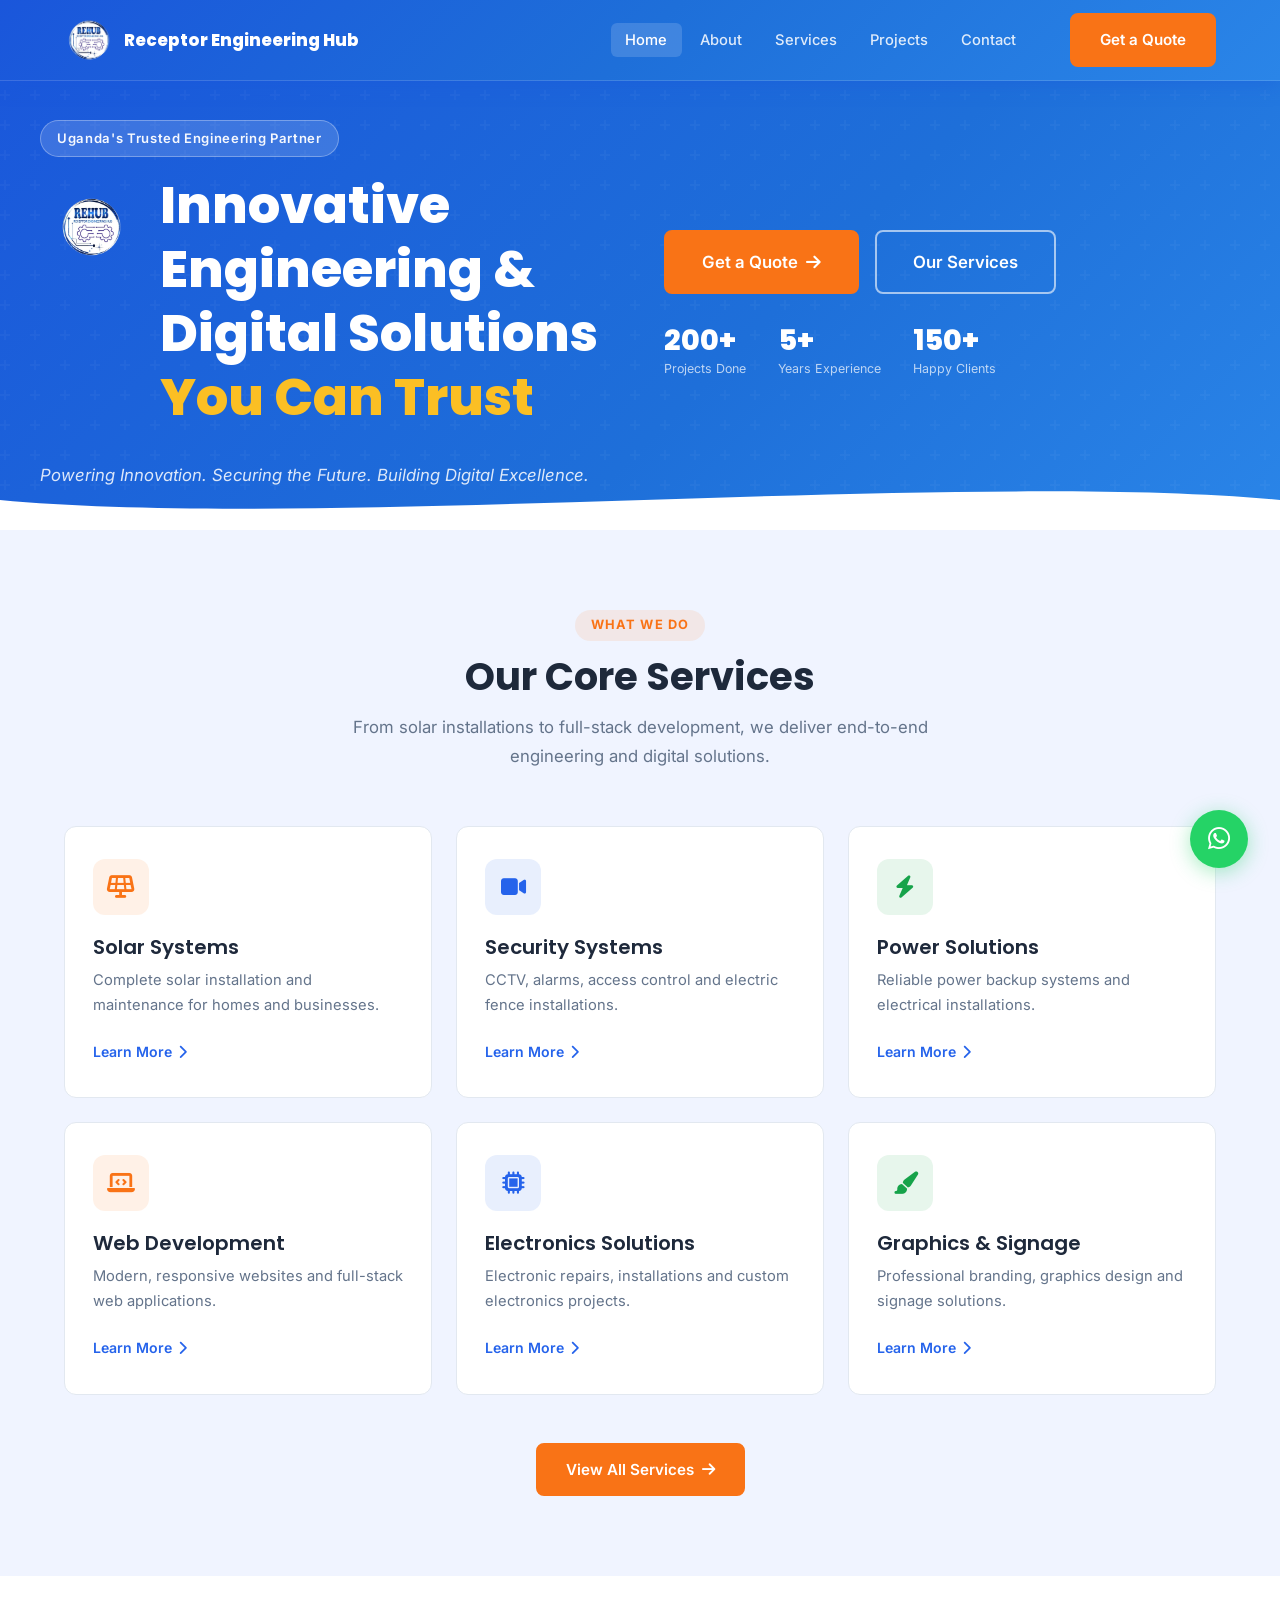
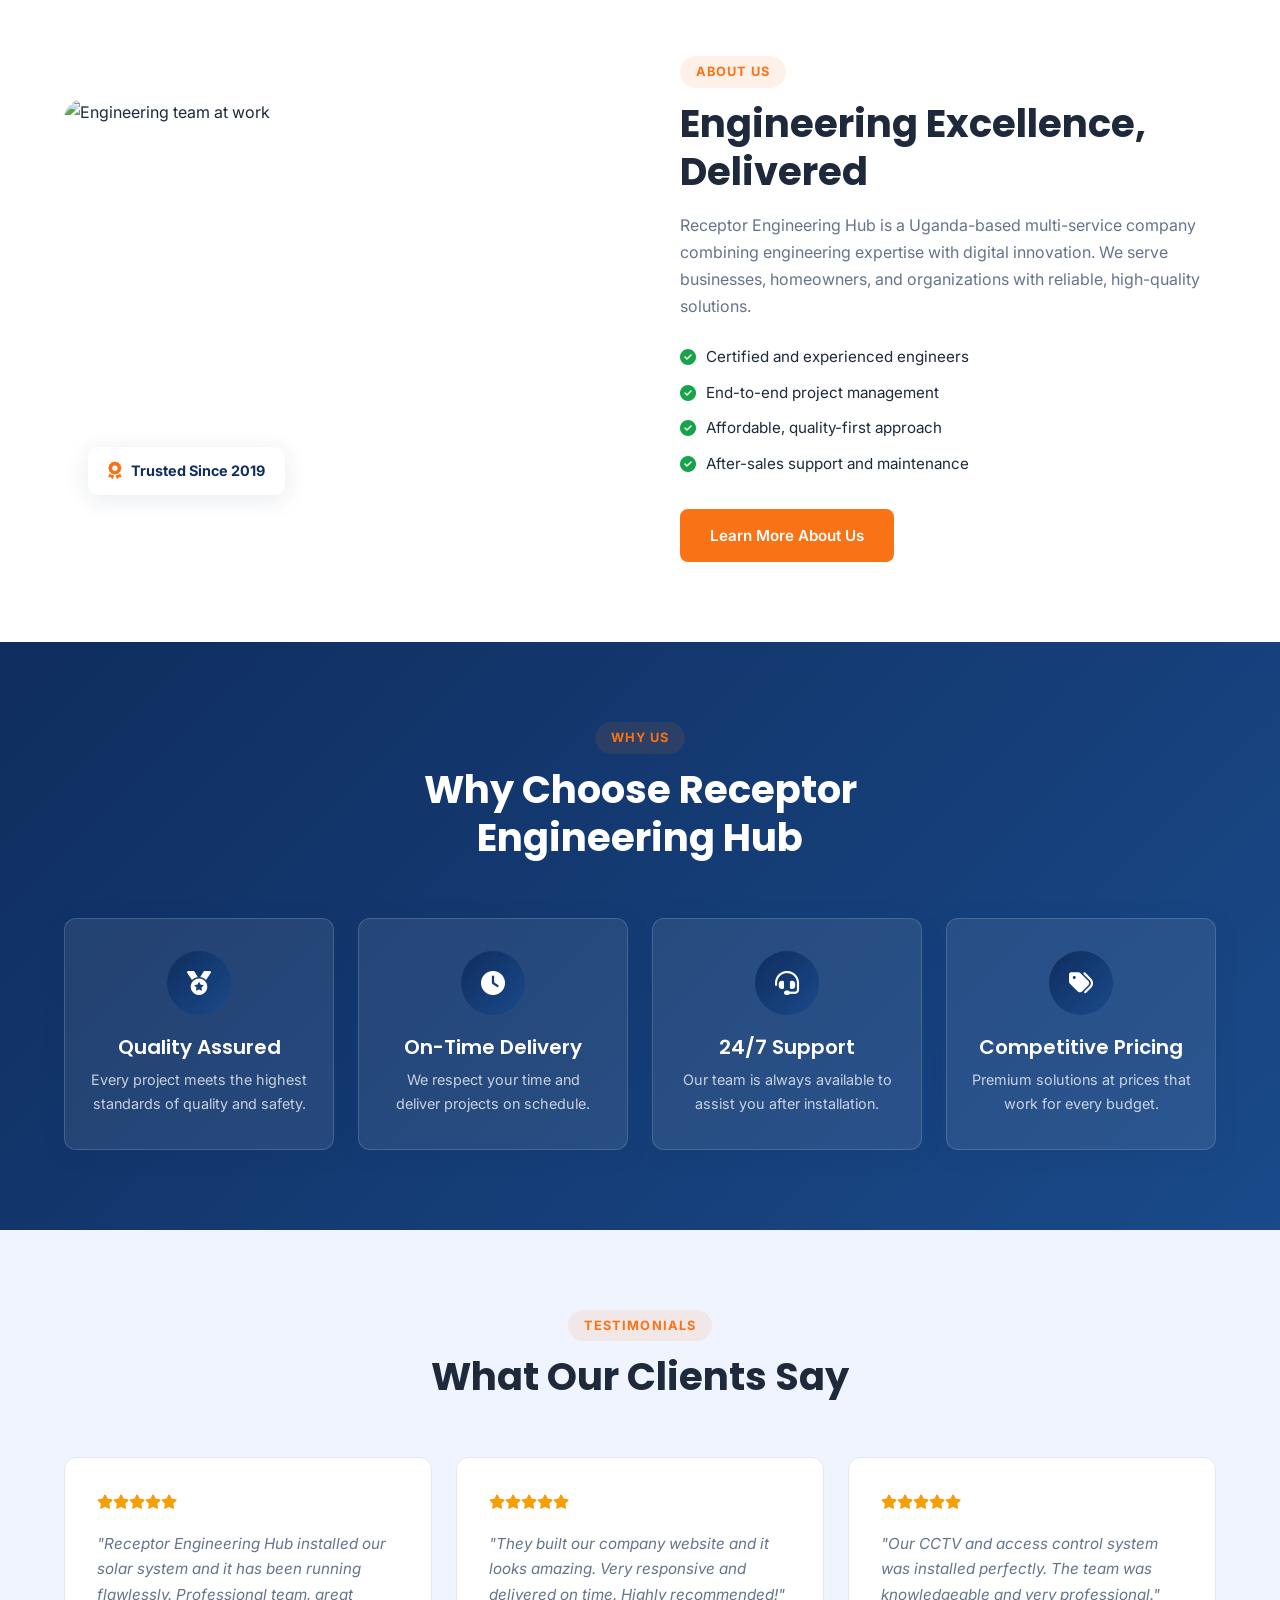
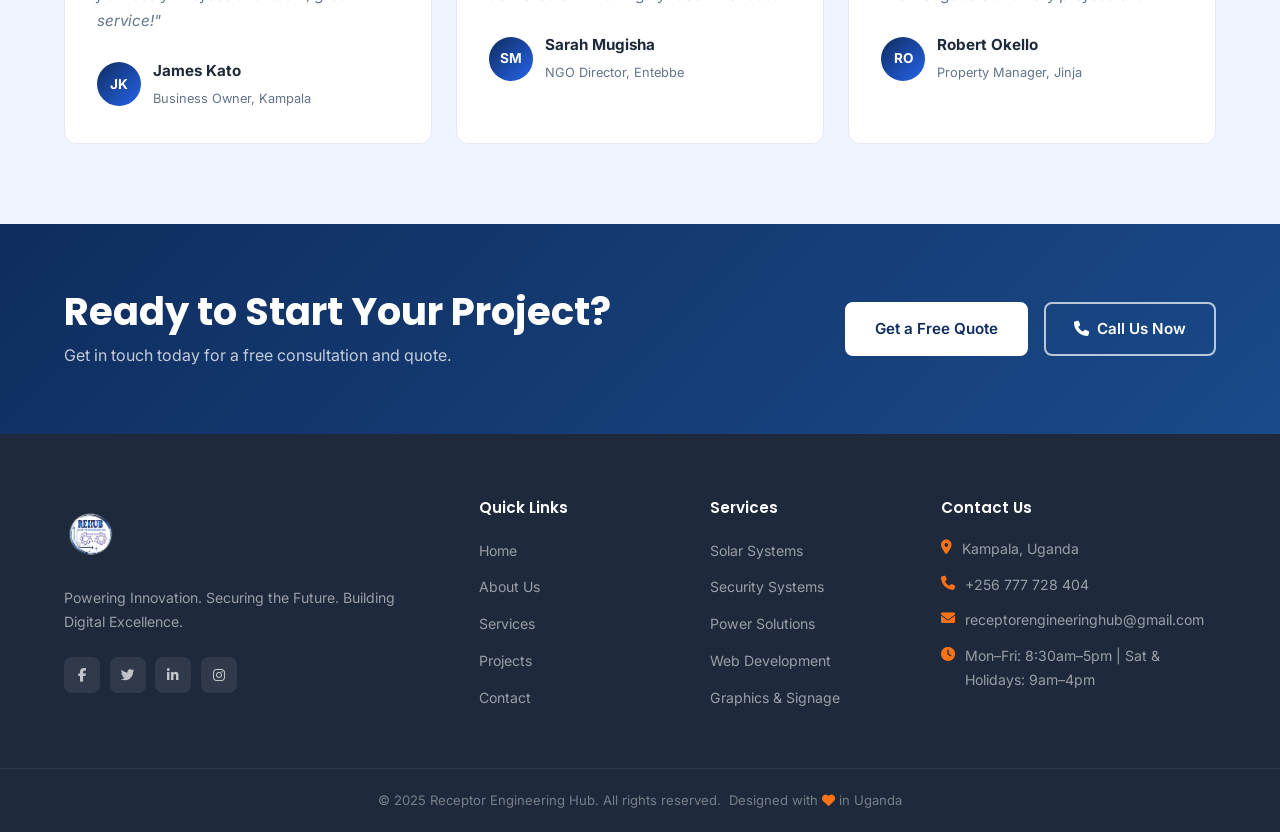
==== commit e0886b68: "Add favicon to all pages" ====
--- a/index.html
+++ b/index.html
@@ -3,9 +3,11 @@
 <head>
   <meta charset="UTF-8" />
   <meta name="viewport" content="width=device-width, initial-scale=1.0" />
+    <meta name="google-site-verification" content="k3c63kH6gn9kZT188aulxfWurAG4fihmwfax7aLUwMc" />
   <meta name="description" content="Receptor Engineering Hub - Innovative Engineering & Digital Solutions You Can Trust. Solar, Security, Power, Web Development and more in Uganda." />
   <meta name="keywords" content="engineering, solar, security, CCTV, web development, power backup, Uganda" />
   <title>Receptor Engineering Hub</title>
+    <link rel="icon" type="image/png" href="receptorhub.png" />
   <link rel="stylesheet" href="css/style.css" />
   <link rel="stylesheet" href="https://cdnjs.cloudflare.com/ajax/libs/font-awesome/6.5.0/css/all.min.css" />
   <link href="https://fonts.googleapis.com/css2?family=Inter:wght@300;400;500;600;700;800&family=Poppins:wght@400;600;700;800&display=swap" rel="stylesheet" />
--- a/css/style.css
+++ b/css/style.css
@@ -182,7 +182,17 @@
 .hero-wave { position: absolute; bottom: 0; left: 0; right: 0; line-height: 0; }
 .hero-wave svg { width: 100%; height: 60px; }
 
-/* ===== SERVICES HIGHLIGHT ===== */
+/* ===== SECTION BACKGROUNDS ===== */
+.services-highlight { background: #f0f4ff; }
+.about-snippet { background: #ffffff; }
+.why-us { background: linear-gradient(135deg, #0f2d5e 0%, #1a4a8a 100%) !important; }
+.why-us .section-header h2 { color: #ffffff; }
+.why-us .section-header p { color: rgba(255,255,255,0.75); }
+.why-us .why-card { background: rgba(255,255,255,0.08); border: 1px solid rgba(255,255,255,0.15); }
+.why-us .why-card h3 { color: #ffffff; }
+.why-us .why-card p { color: rgba(255,255,255,0.75); }
+.testimonials { background: #f0f4ff; }
+
 .services-grid {
   display: grid; grid-template-columns: repeat(3, 1fr); gap: 1.5rem;
 }
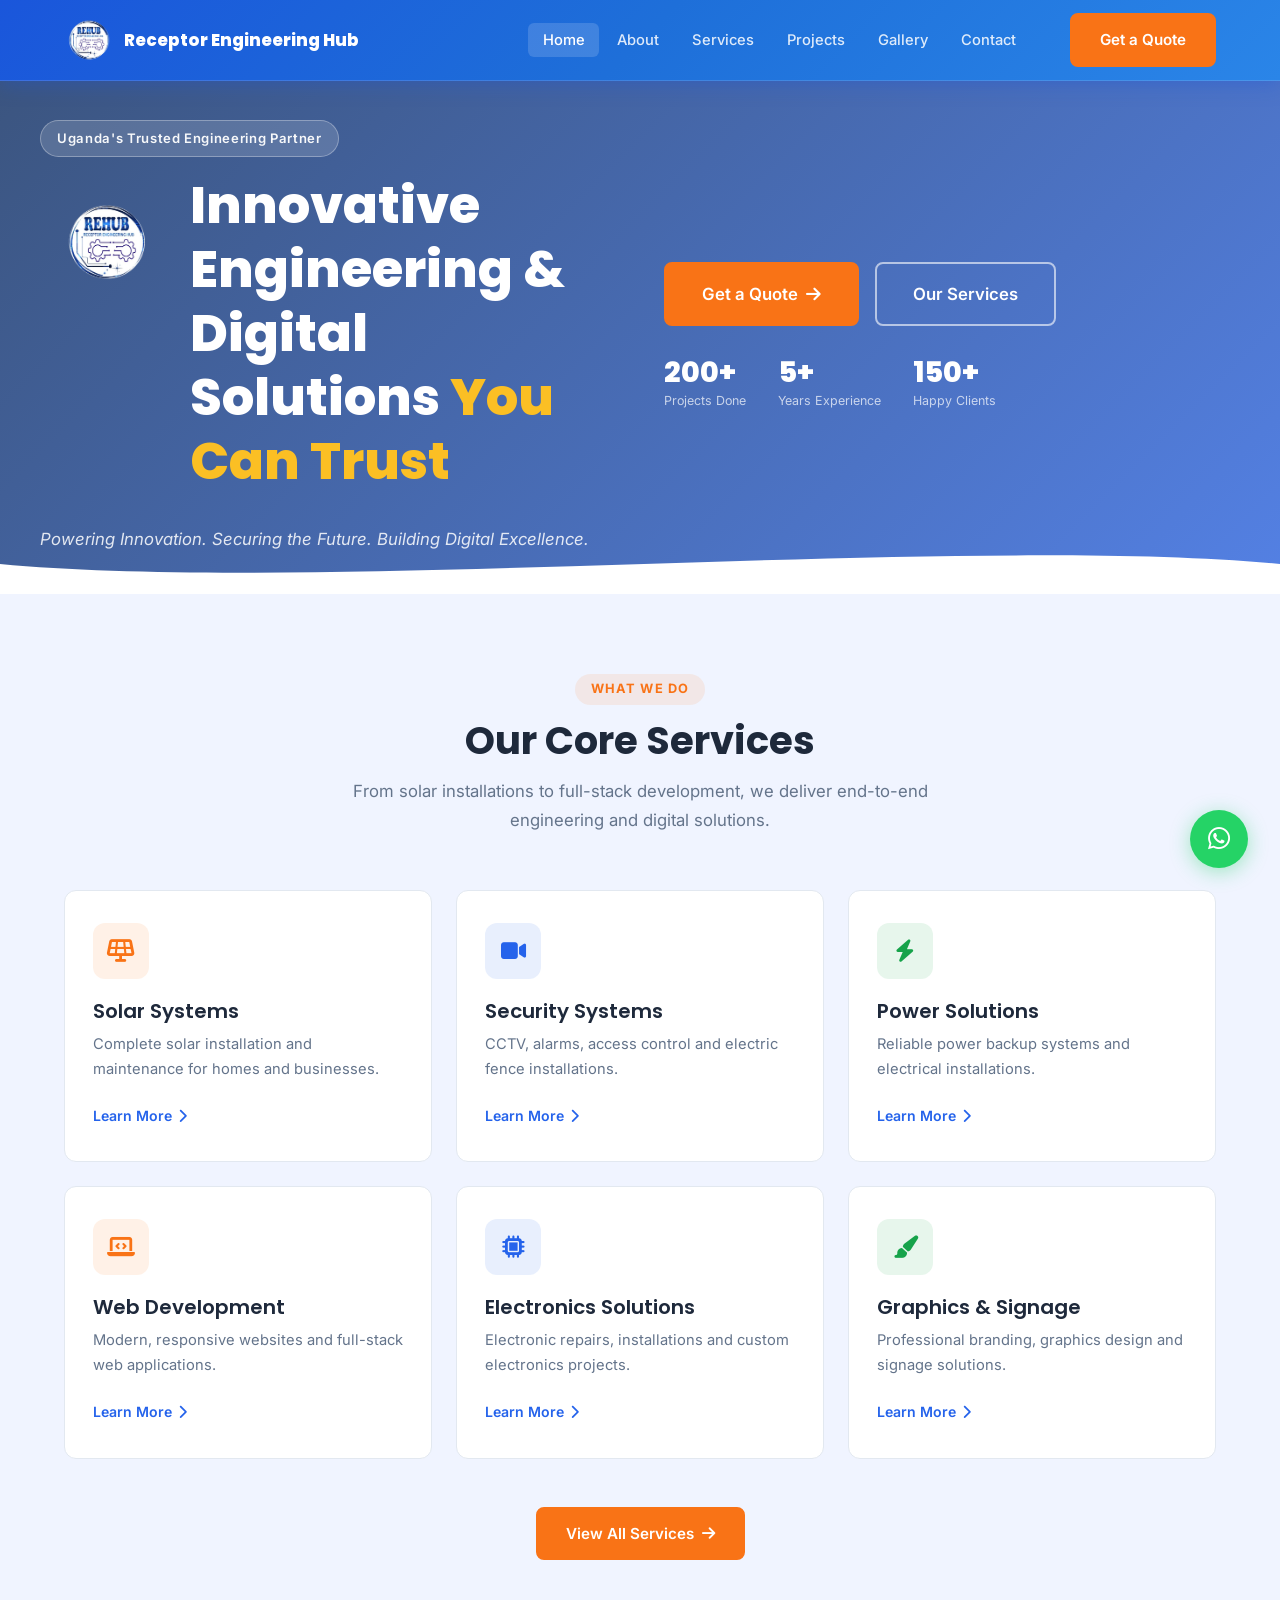
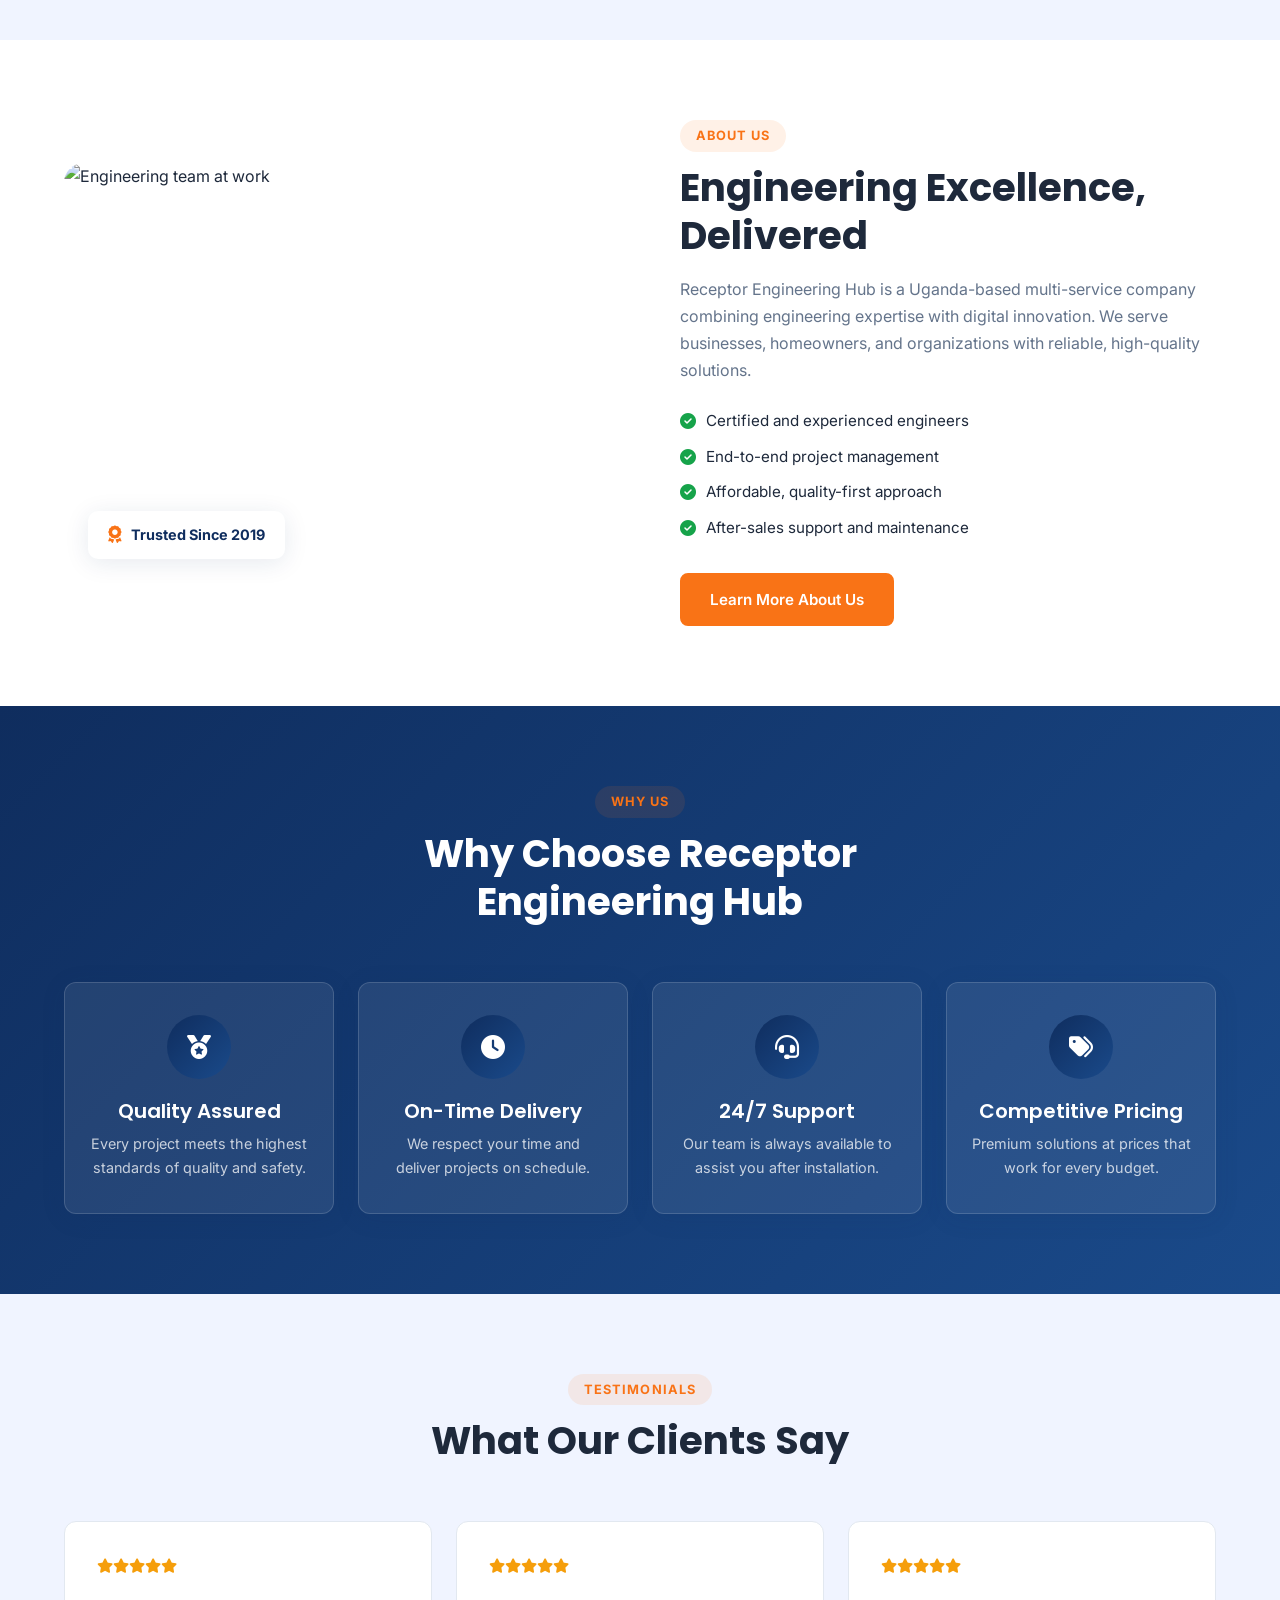
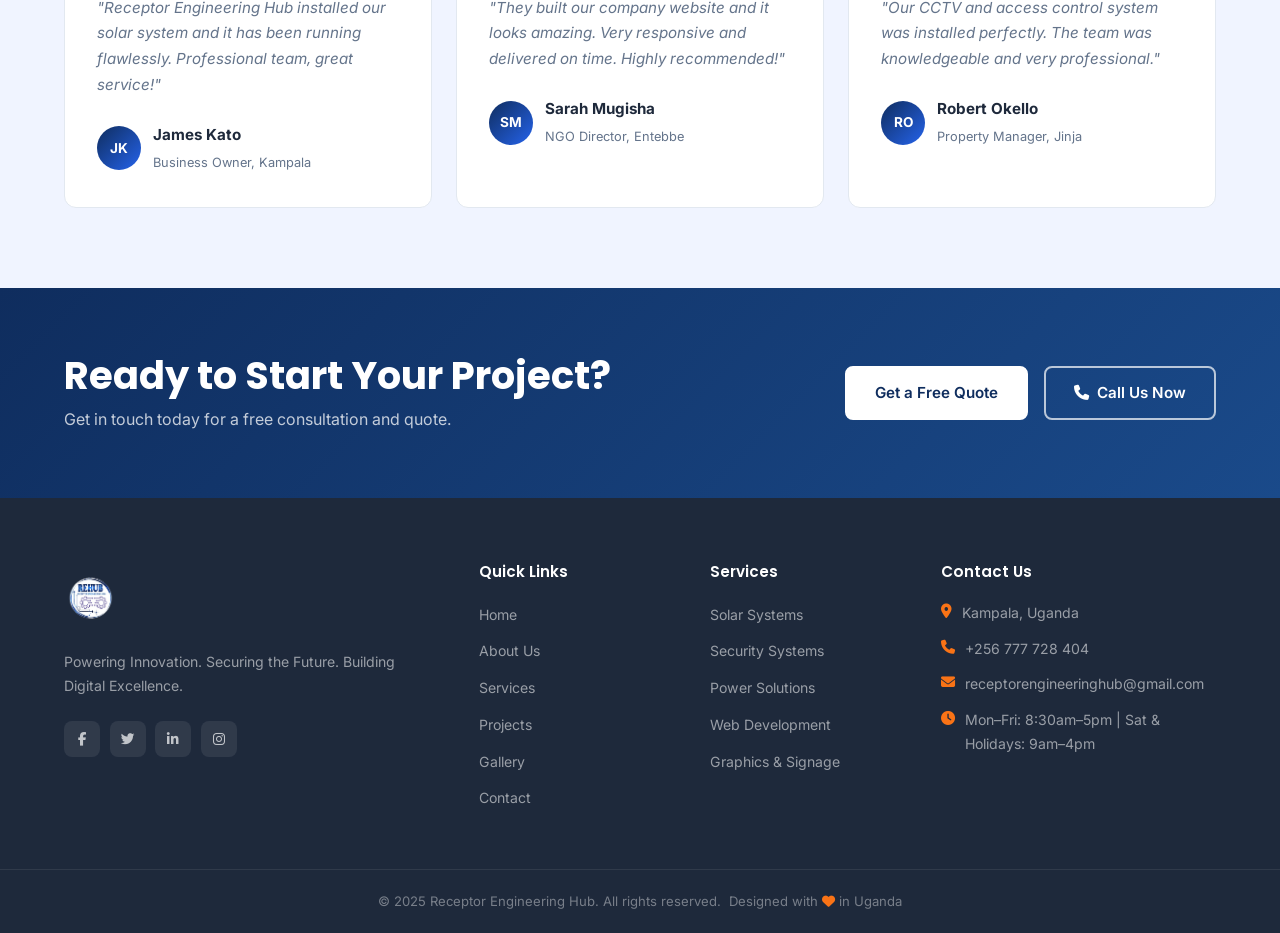
==== commit 877249d8: "Add hero slideshow, gallery page, lightbox, testimonial hover, bigger logo" ====
--- a/index.html
+++ b/index.html
@@ -28,6 +28,7 @@
         <li><a href="about.html">About</a></li>
         <li><a href="services.html">Services</a></li>
         <li><a href="projects.html">Projects</a></li>
+        <li><a href="gallery.html">Gallery</a></li>
         <li><a href="contact.html">Contact</a></li>
       </ul>
       <a href="contact.html" class="btn btn-primary nav-cta">Get a Quote</a>
@@ -39,7 +40,13 @@
 
   <!-- Hero Section -->
   <section class="hero">
-    <div class="hero-bg"></div>
+    <div class="hero-slideshow">
+      <div class="hero-slide active" style="background-image: url('https://images.unsplash.com/photo-1509391366360-2e959784a276?w=1600&q=80')"></div>
+      <div class="hero-slide" style="background-image: url('https://images.unsplash.com/photo-1581091226825-a6a2a5aee158?w=1600&q=80')"></div>
+      <div class="hero-slide" style="background-image: url('https://images.unsplash.com/photo-1558618666-fcd25c85cd64?w=1600&q=80')"></div>
+      <div class="hero-slide" style="background-image: url('https://images.unsplash.com/photo-1467232004584-a241de8bcf5d?w=1600&q=80')"></div>
+      <div class="hero-overlay"></div>
+    </div>
     <div class="container hero-content">
       <div class="hero-text" data-aos="fade-up">
         <span class="hero-badge">Uganda's Trusted Engineering Partner</span>
@@ -58,14 +65,6 @@
           <div class="stat"><span class="stat-num">200+</span><span class="stat-label">Projects Done</span></div>
           <div class="stat"><span class="stat-num">5+</span><span class="stat-label">Years Experience</span></div>
           <div class="stat"><span class="stat-num">150+</span><span class="stat-label">Happy Clients</span></div>
-        </div>
-      </div>
-      <div class="hero-visual" data-aos="fade-left">
-        <div class="hero-card-stack">
-          <div class="hero-card card-1"><i class="fas fa-solar-panel"></i><span>Solar Systems</span></div>
-          <div class="hero-card card-2"><i class="fas fa-shield-alt"></i><span>Security</span></div>
-          <div class="hero-card card-3"><i class="fas fa-code"></i><span>Web Dev</span></div>
-          <div class="hero-card card-4"><i class="fas fa-bolt"></i><span>Power Solutions</span></div>
         </div>
       </div>
     </div>
@@ -254,7 +253,8 @@
           <li><a href="about.html">About Us</a></li>
           <li><a href="services.html">Services</a></li>
           <li><a href="projects.html">Projects</a></li>
-          <li><a href="contact.html">Contact</a></li>
+          <li><a href="gallery.html">Gallery</a></li>
+        <li><a href="contact.html">Contact</a></li>
         </ul>
       </div>
       <div class="footer-links">
@@ -295,3 +295,4 @@
 </body>
 </html>
 
+
--- a/css/style.css
+++ b/css/style.css
@@ -129,12 +129,18 @@
 }
 .hero {
   position: relative;
-  background: linear-gradient(135deg, #1a56db 0%, #1e6fd9 60%, #2a85e8 100%);
   display: flex; align-items: center; padding-top: 80px; overflow: hidden;
 }
-.hero-bg {
+.hero-slideshow { position: absolute; inset: 0; z-index: 0; }
+.hero-slide {
   position: absolute; inset: 0;
-  background: url("data:image/svg+xml,%3Csvg width='60' height='60' viewBox='0 0 60 60' xmlns='http://www.w3.org/2000/svg'%3E%3Cg fill='none' fill-rule='evenodd'%3E%3Cg fill='%23ffffff' fill-opacity='0.03'%3E%3Cpath d='M36 34v-4h-2v4h-4v2h4v4h2v-4h4v-2h-4zm0-30V0h-2v4h-4v2h4v4h2V6h4V4h-4zM6 34v-4H4v4H0v2h4v4h2v-4h4v-2H6zM6 4V0H4v4H0v2h4v4h2V6h4V4H6z'/%3E%3C/g%3E%3C/g%3E%3C/svg%3E");
+  background-size: cover; background-position: center;
+  opacity: 0; transition: opacity 1.2s ease;
+}
+.hero-slide.active { opacity: 1; }
+.hero-overlay {
+  position: absolute; inset: 0;
+  background: linear-gradient(135deg, rgba(15,45,94,0.82) 0%, rgba(26,86,219,0.75) 100%);
 }
 .hero-content {
   display: grid; grid-template-columns: 1fr 1fr; gap: 3rem;
@@ -145,12 +151,12 @@
   background: rgba(255,255,255,0.15); color: rgba(255,255,255,0.95);
   padding: 0.4rem 1rem; border-radius: 50px; font-size: 0.82rem;
   font-weight: 600; letter-spacing: 0.05em; margin-bottom: 1rem;
-  border: 1px solid rgba(255,255,255,0.3);
+  border: 1px solid rgba(255,255,255,0.3); max-width: 100%;
 }
 .hero-text h1 { color: var(--white); margin-bottom: 1rem; }
 .hero-text h1 .highlight { color: #fbbf24; }
 .hero-headline { display: flex; align-items: flex-start; gap: 1.25rem; margin-bottom: 1rem; }
-.hero-headline-logo { width: 100px; height: 100px; object-fit: contain; flex-shrink: 0; margin-top: 0.25rem; }
+.hero-headline-logo { width: 130px; height: 130px; object-fit: contain; flex-shrink: 0; margin-top: 0.25rem; }
 .hero-sub { color: rgba(255,255,255,0.85); font-size: 1.05rem; margin-bottom: 0; font-style: italic; }
 .hero-right { display: flex; flex-direction: column; justify-content: center; gap: 2rem; }
 .hero-actions { display: flex; gap: 1rem; flex-wrap: wrap; }
@@ -260,7 +266,15 @@
   background: var(--white); border: 1px solid var(--gray-200);
   border-radius: var(--radius); padding: 2rem; transition: var(--transition);
 }
-.testimonial-card:hover { box-shadow: var(--shadow-lg); border-color: transparent; }
+.testimonial-card:hover { 
+  box-shadow: var(--shadow-lg); border-color: transparent;
+  background: linear-gradient(135deg, #1a56db, #2a85e8);
+}
+.testimonial-card:hover p,
+.testimonial-card:hover strong,
+.testimonial-card:hover span { color: rgba(255,255,255,0.9); }
+.testimonial-card:hover .stars { color: #fbbf24; }
+.testimonial-card:hover .author-avatar { background: rgba(255,255,255,0.2); }
 .stars { color: #f59e0b; margin-bottom: 1rem; font-size: 0.9rem; }
 .testimonial-card p { color: var(--text-light); font-style: italic; margin-bottom: 1.5rem; font-size: 0.95rem; }
 .testimonial-author { display: flex; align-items: center; gap: 0.75rem; }
@@ -538,9 +552,10 @@
   .why-grid { grid-template-columns: repeat(2, 1fr); }
   .testimonials-grid { grid-template-columns: repeat(2, 1fr); }
   .footer-grid { grid-template-columns: 1fr 1fr; gap: 2rem; }
-  .hero-content { grid-template-columns: 1fr; gap: 2rem; }
-  .hero-visual { display: none; }
-  .hero-content { padding: 4rem 0 6rem; }
+  .hero-content { grid-template-columns: 1fr; gap: 1.5rem; padding: 2rem 0 2.5rem; }
+  .hero-right { flex-direction: row; flex-wrap: wrap; align-items: center; gap: 1.5rem; }
+  .hero-actions { flex-direction: row; flex-wrap: wrap; }
+  .hero-stats { gap: 1.5rem; flex-wrap: wrap; }
   .about-grid { grid-template-columns: 1fr; gap: 2.5rem; }
   .story-grid { grid-template-columns: 1fr; gap: 2.5rem; }
   .mv-grid { grid-template-columns: 1fr; }
@@ -572,7 +587,7 @@
   .testimonials-grid { grid-template-columns: 1fr; }
   .footer-grid { grid-template-columns: 1fr; }
   .hero-stats { gap: 1.5rem; }
-  .hero-actions { flex-direction: column; align-items: flex-start; }
+  .hero-actions { flex-direction: row; flex-wrap: wrap; }
   .cta-content { flex-direction: column; text-align: center; }
   .cta-actions { justify-content: center; }
   .form-row { grid-template-columns: 1fr; }
@@ -585,9 +600,64 @@
 }
 
 @media (max-width: 480px) {
-  .hero-stats { flex-direction: column; gap: 1rem; }
+  .hero-stats { flex-direction: row; gap: 1rem; flex-wrap: wrap; }
   .team-grid { grid-template-columns: 1fr; }
   .stats-grid { grid-template-columns: 1fr 1fr; }
   .portfolio-filters { justify-content: flex-start; }
   .contact-form-wrapper { padding: 1.5rem; }
 }
+
+/* ===== GALLERY ===== */
+.gallery-grid {
+  display: grid; grid-template-columns: repeat(3, 1fr); gap: 1rem;
+}
+.gallery-item {
+  position: relative; border-radius: var(--radius); overflow: hidden;
+  cursor: pointer; box-shadow: var(--shadow);
+}
+.gallery-item img {
+  width: 100%; height: 220px; object-fit: cover;
+  transition: transform 0.4s ease;
+}
+.gallery-item:hover img { transform: scale(1.06); }
+.gallery-caption {
+  position: absolute; inset: 0;
+  background: linear-gradient(to top, rgba(15,45,94,0.9) 0%, transparent 60%);
+  padding: 1.25rem; display: flex; flex-direction: column;
+  justify-content: flex-end; opacity: 0; transition: var(--transition);
+}
+.gallery-item:hover .gallery-caption { opacity: 1; }
+.gallery-caption span {
+  background: var(--orange); color: var(--white);
+  padding: 0.2rem 0.6rem; border-radius: 50px;
+  font-size: 0.72rem; font-weight: 700; width: fit-content; margin-bottom: 0.3rem;
+}
+.gallery-caption p { color: var(--white); font-size: 0.88rem; font-weight: 500; }
+
+/* ===== LIGHTBOX ===== */
+.lightbox {
+  position: fixed; inset: 0; background: rgba(0,0,0,0.92);
+  z-index: 9999; display: none; align-items: center; justify-content: center;
+}
+.lightbox.open { display: flex; }
+.lightbox-content { max-width: 90vw; max-height: 85vh; text-align: center; }
+.lightbox-content img { max-width: 100%; max-height: 80vh; border-radius: var(--radius); }
+.lightbox-content p { color: rgba(255,255,255,0.8); margin-top: 0.75rem; font-size: 0.9rem; }
+.lightbox-close, .lightbox-prev, .lightbox-next {
+  position: fixed; background: rgba(255,255,255,0.15);
+  border: none; color: var(--white); font-size: 1.2rem;
+  width: 44px; height: 44px; border-radius: 50%; cursor: pointer;
+  display: flex; align-items: center; justify-content: center;
+  transition: var(--transition);
+}
+.lightbox-close:hover, .lightbox-prev:hover, .lightbox-next:hover { background: var(--orange); }
+.lightbox-close { top: 1.5rem; right: 1.5rem; }
+.lightbox-prev { left: 1.5rem; top: 50%; transform: translateY(-50%); }
+.lightbox-next { right: 1.5rem; top: 50%; transform: translateY(-50%); }
+
+@media (max-width: 768px) {
+  .gallery-grid { grid-template-columns: repeat(2, 1fr); }
+}
+@media (max-width: 480px) {
+  .gallery-grid { grid-template-columns: 1fr; }
+}
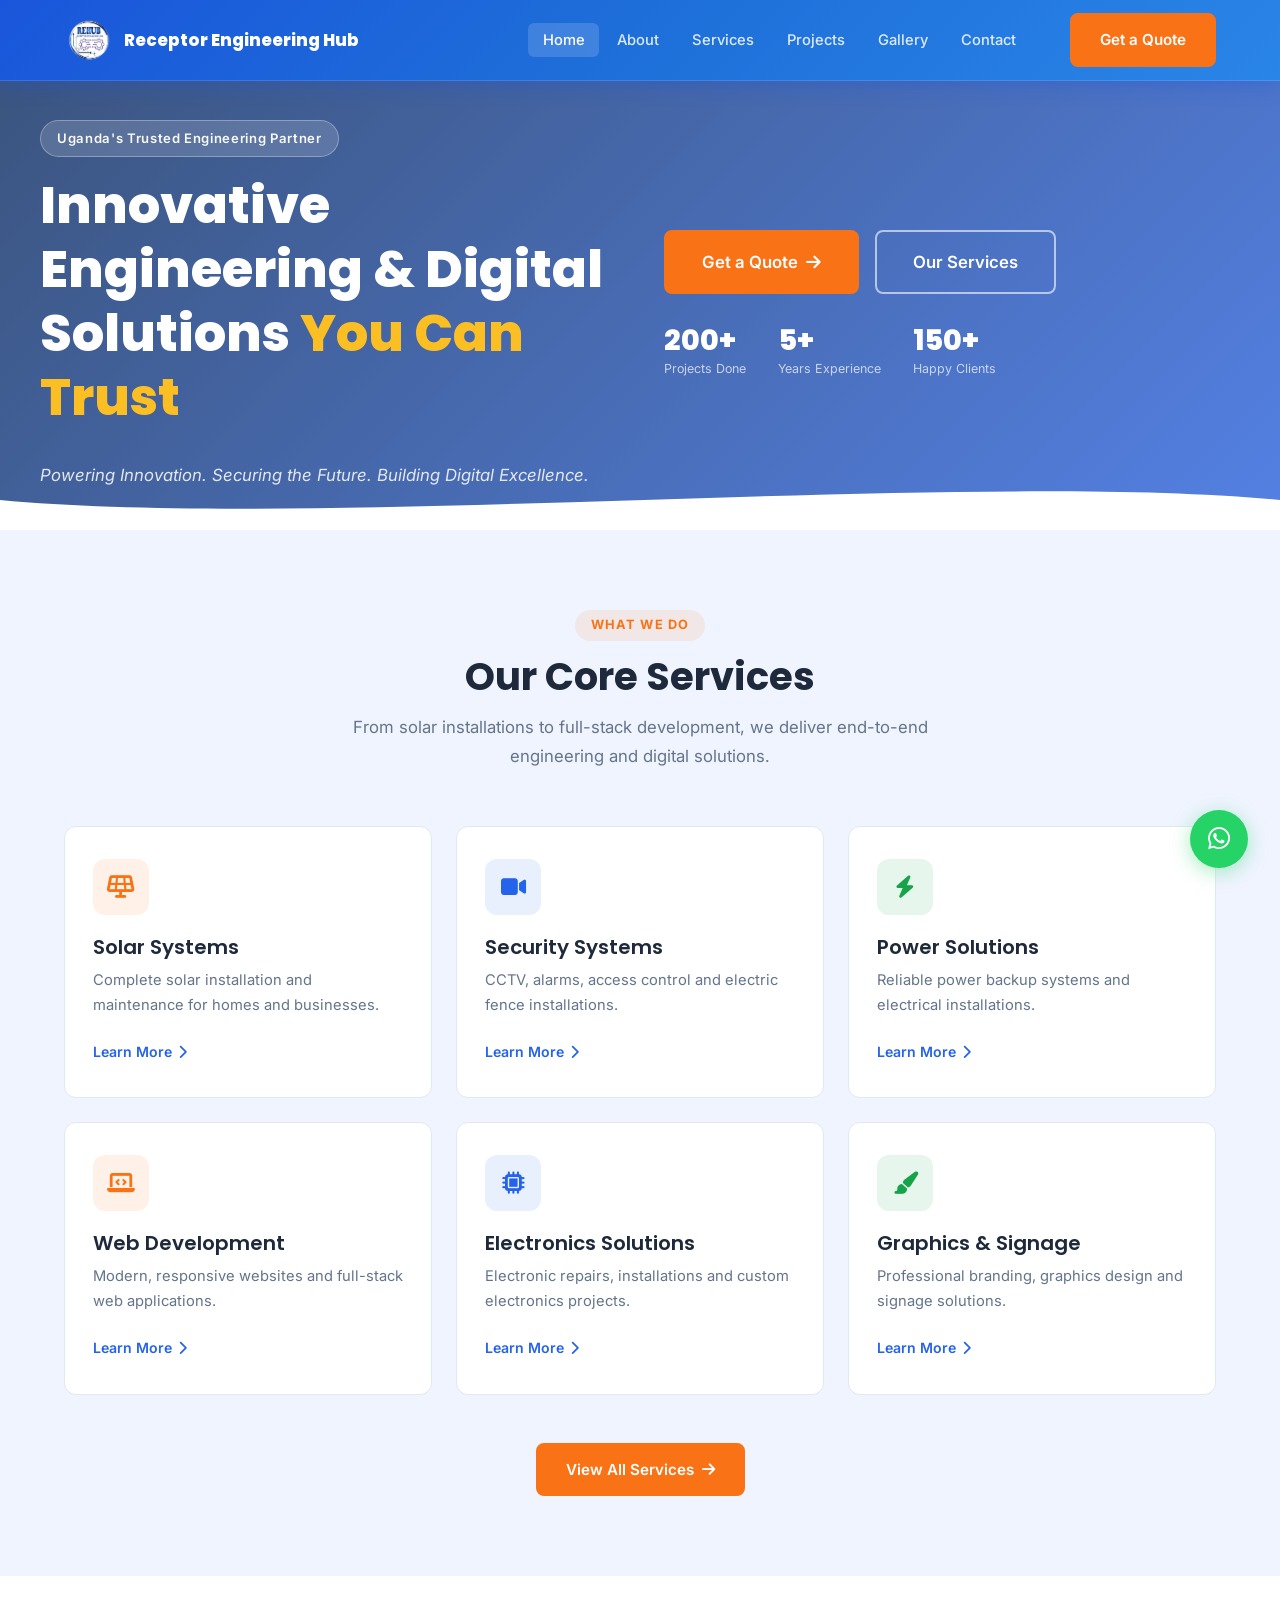
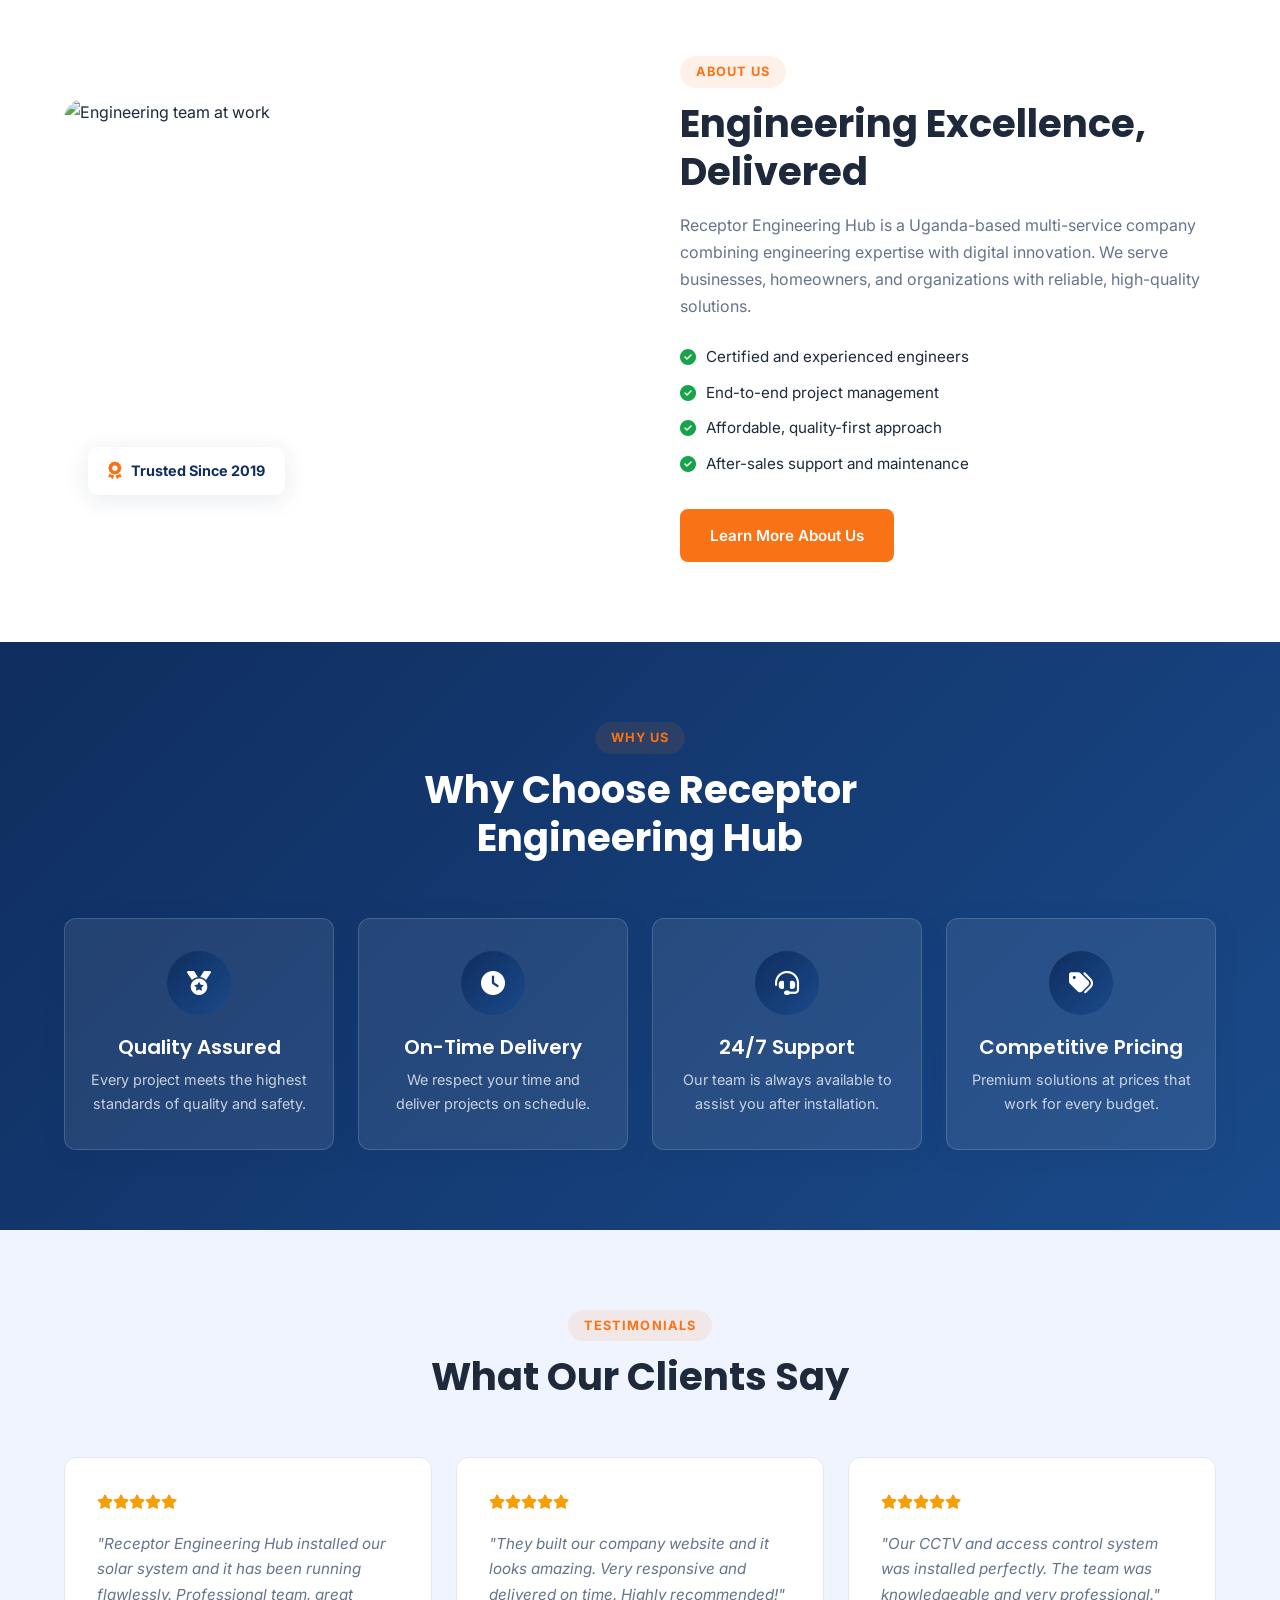
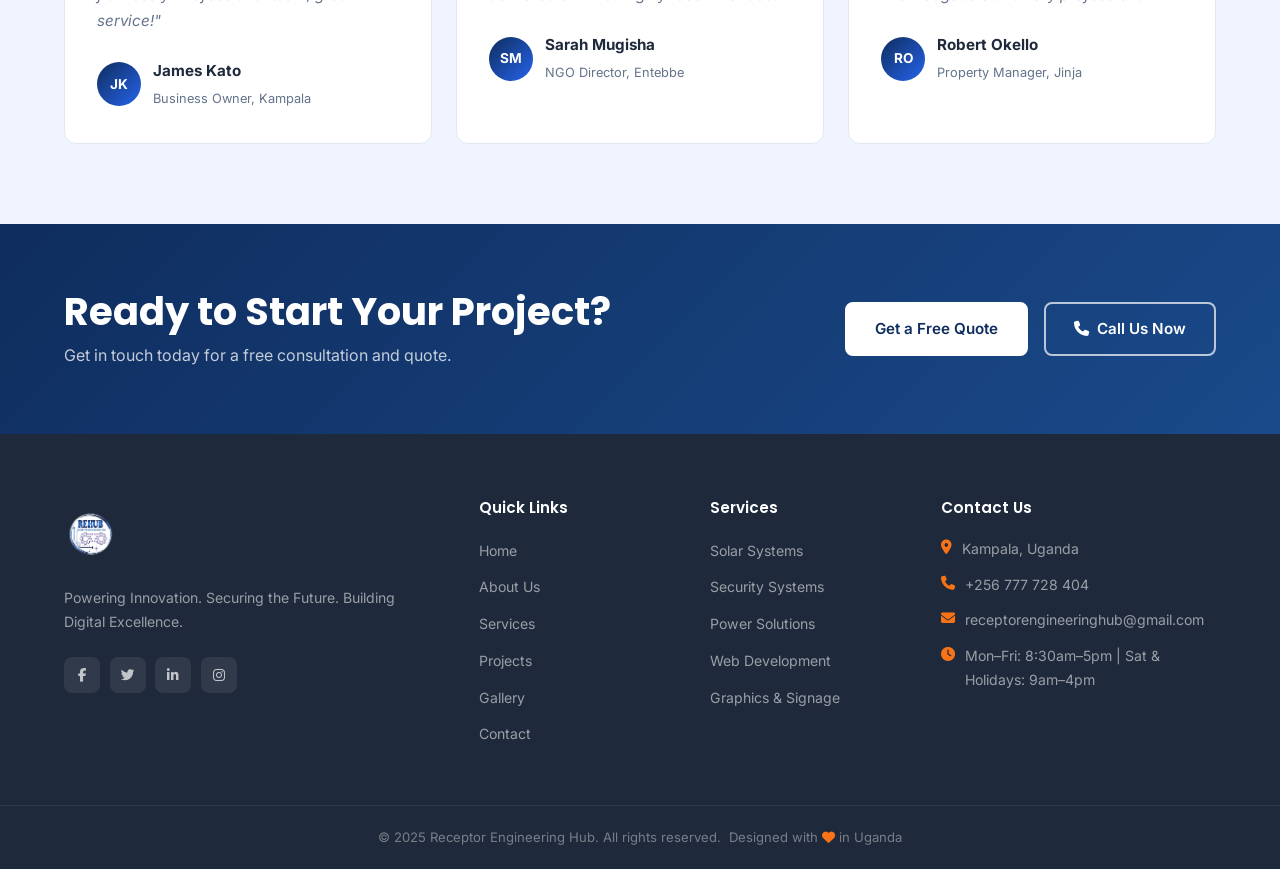
==== commit 58bd8fec: "Remove logo from hero headline" ====
--- a/index.html
+++ b/index.html
@@ -51,7 +51,6 @@
       <div class="hero-text" data-aos="fade-up">
         <span class="hero-badge">Uganda's Trusted Engineering Partner</span>
         <div class="hero-headline">
-          <img src="receptorhub.png" alt="REHUB Logo" class="hero-headline-logo" />
           <h1>Innovative Engineering &amp; Digital Solutions <span class="highlight">You Can Trust</span></h1>
         </div>
         <p class="hero-sub">Powering Innovation. Securing the Future. Building Digital Excellence.</p>
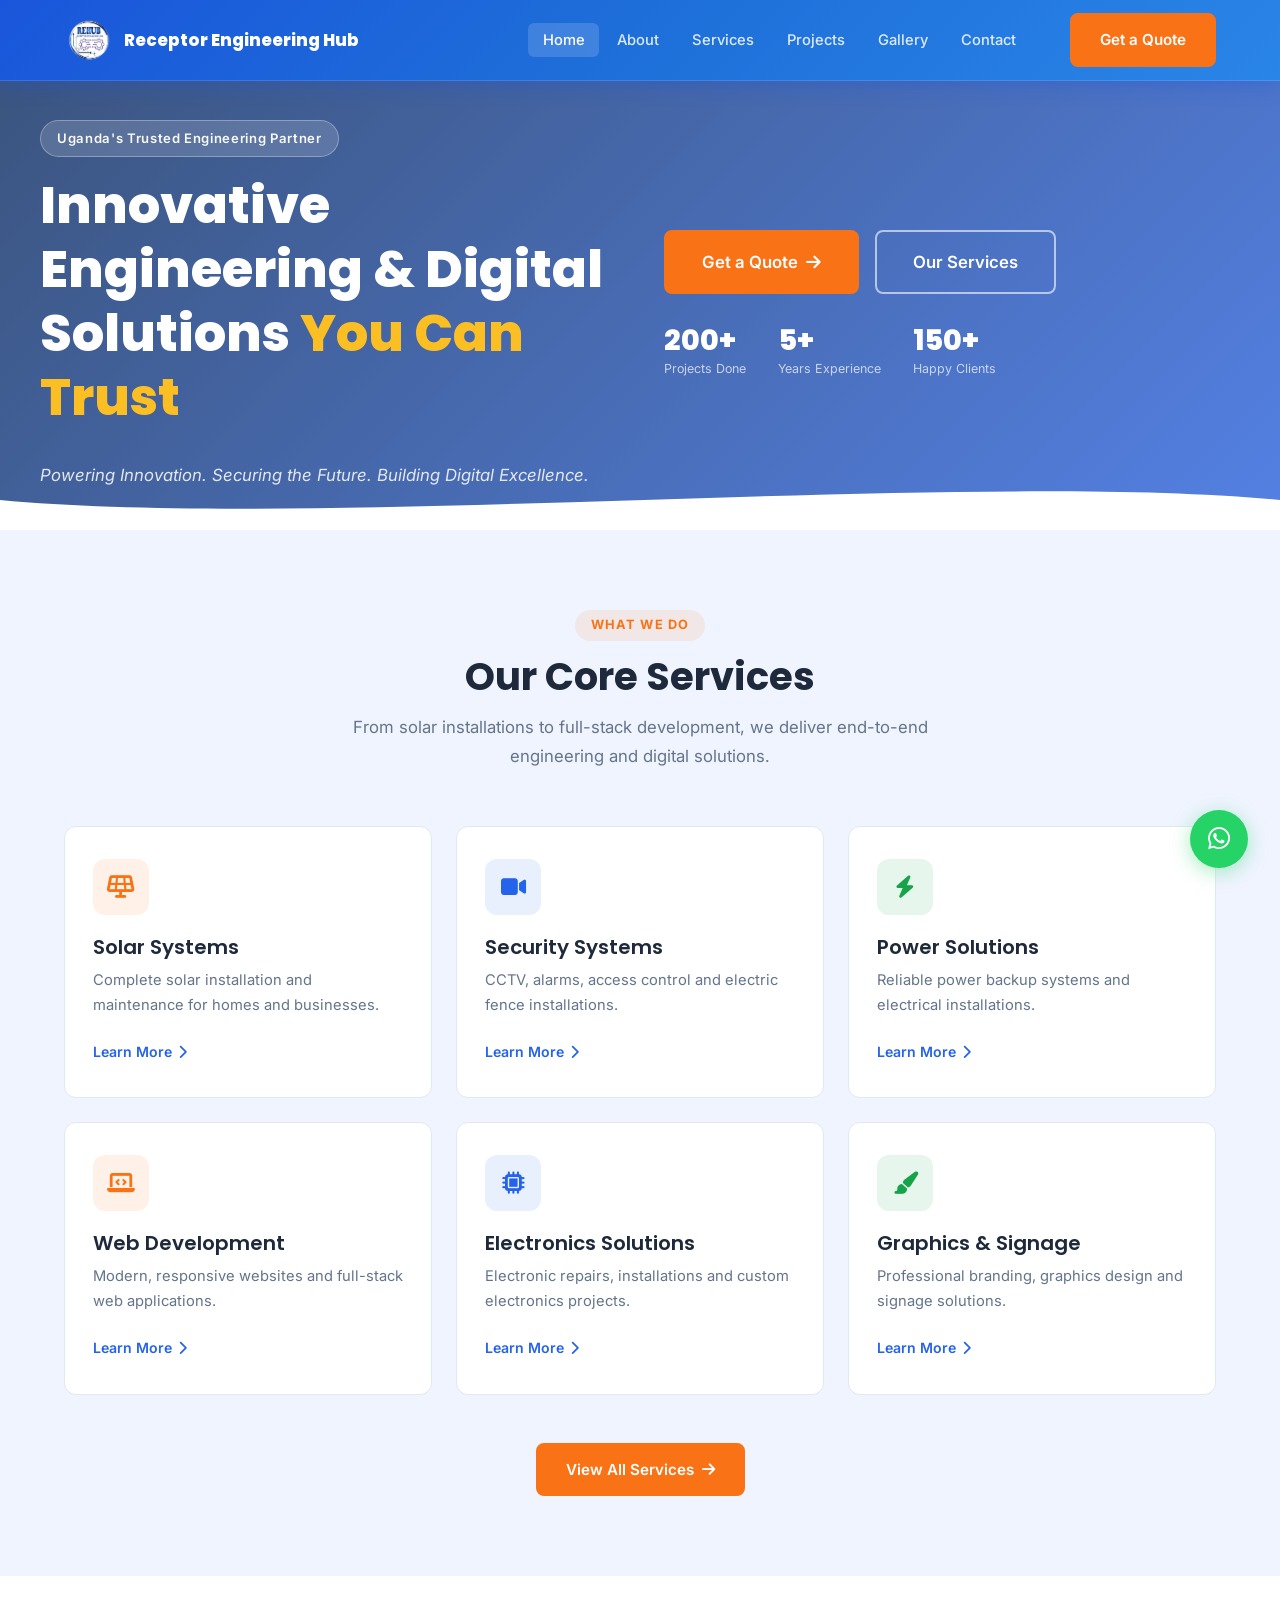
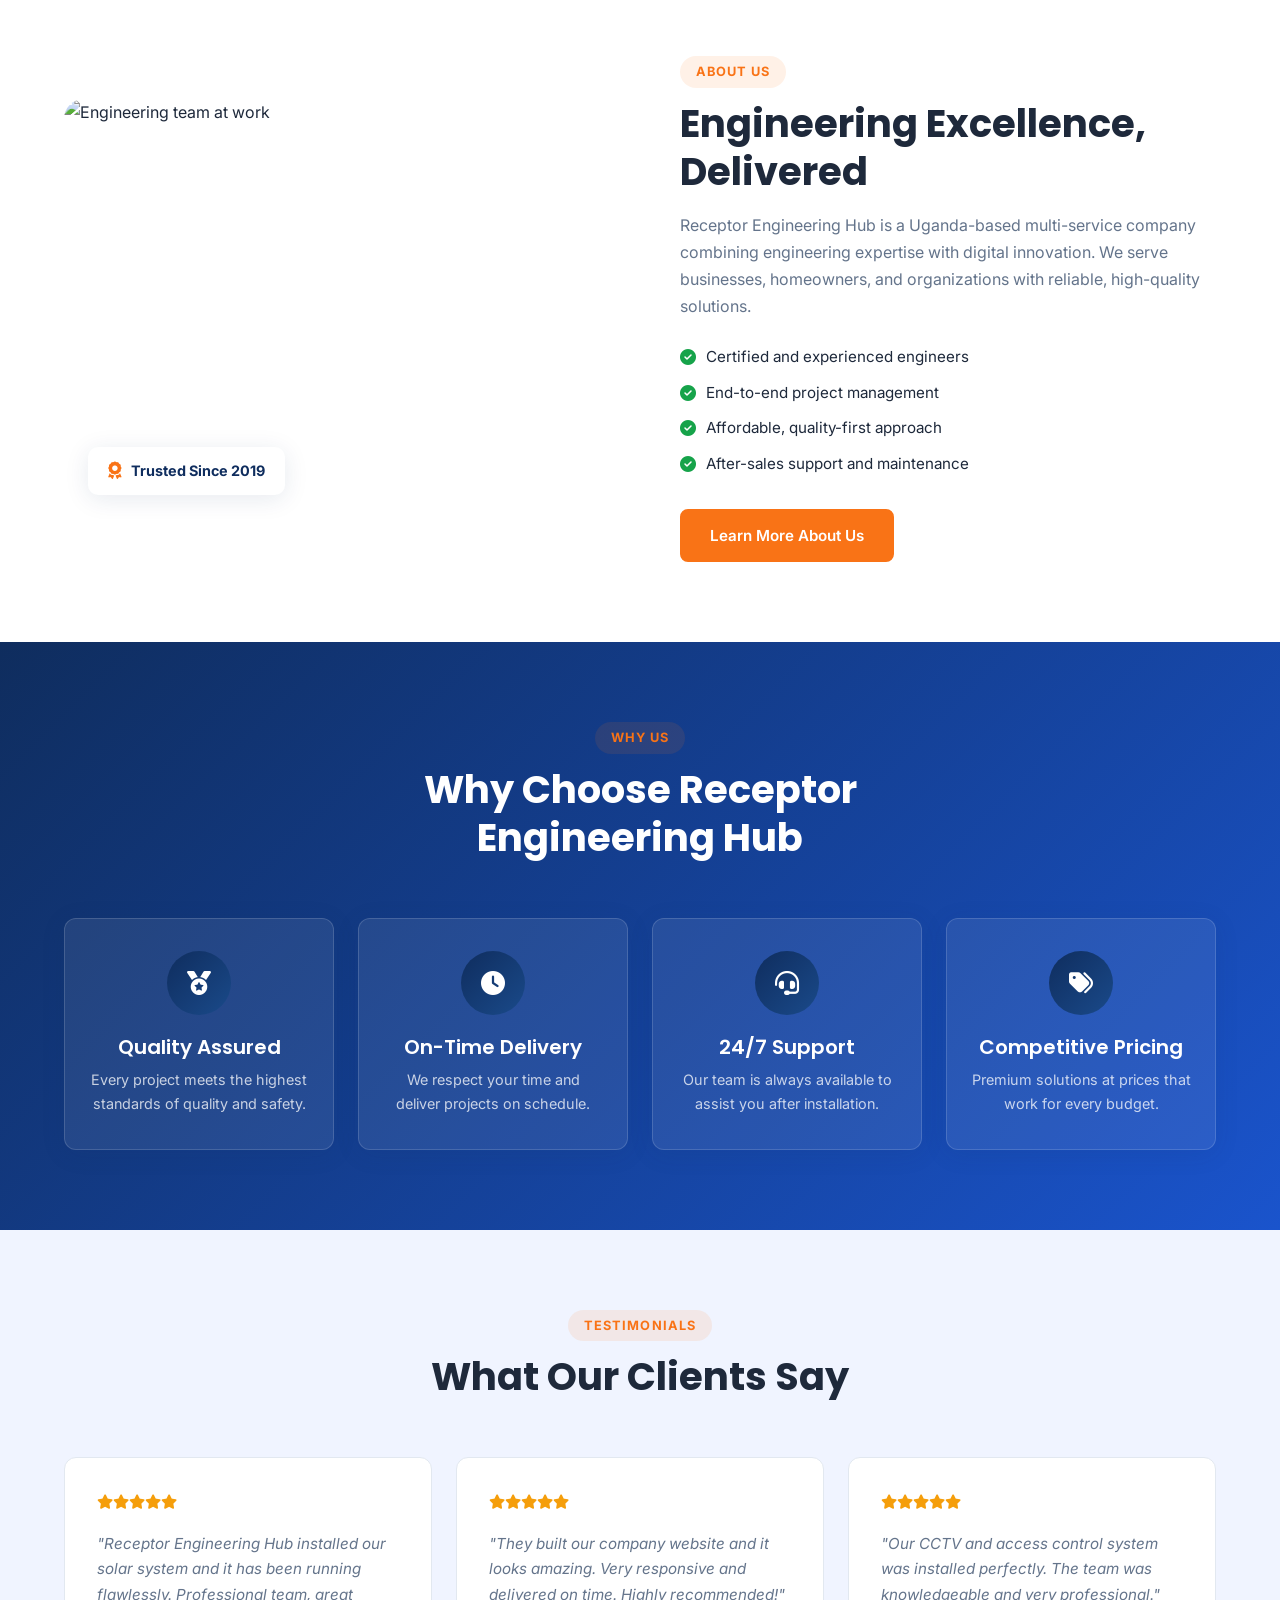
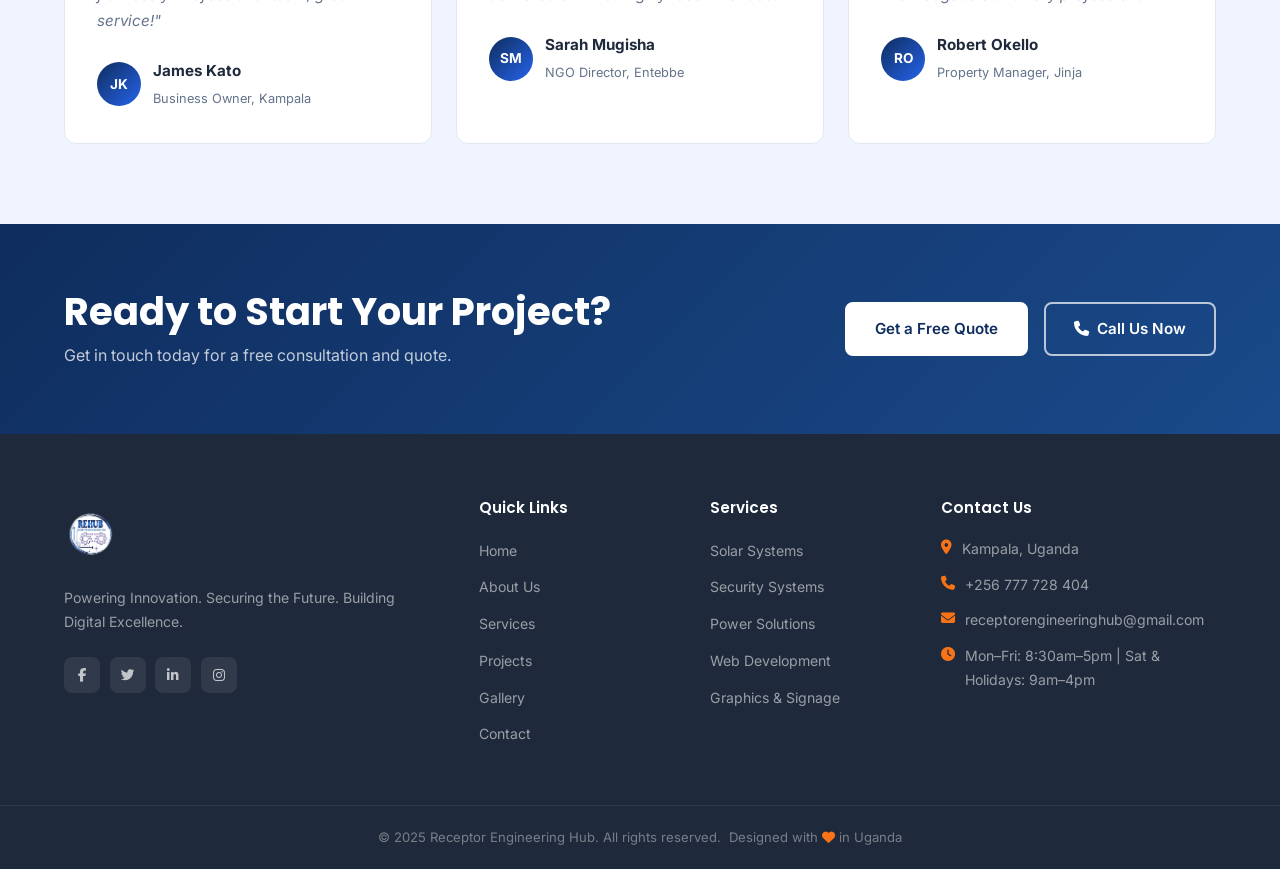
==== commit f1cf5543: "Add scrolling photos to Why Us and all page heroes" ====
--- a/index.html
+++ b/index.html
@@ -150,7 +150,13 @@
 
   <!-- Why Choose Us -->
   <section class="section why-us">
-    <div class="container">
+    <div class="why-us-slideshow">
+      <div class="why-slide active" style="background-image: url('https://images.unsplash.com/photo-1504307651254-35680f356dfd?w=1600&q=80')"></div>
+      <div class="why-slide" style="background-image: url('https://images.unsplash.com/photo-1581092160562-40aa08e78837?w=1600&q=80')"></div>
+      <div class="why-slide" style="background-image: url('https://images.unsplash.com/photo-1497440001374-f26997328c1b?w=1600&q=80')"></div>
+      <div class="why-us-overlay"></div>
+    </div>
+    <div class="container" style="position:relative;z-index:1">
       <div class="section-header" data-aos="fade-up">
         <span class="section-tag">Why Us</span>
         <h2>Why Choose Receptor Engineering Hub</h2>
--- a/css/style.css
+++ b/css/style.css
@@ -661,3 +661,31 @@
 @media (max-width: 480px) {
   .gallery-grid { grid-template-columns: 1fr; }
 }
+
+/* ===== WHY US SLIDESHOW ===== */
+.why-us { position: relative; overflow: hidden; }
+.why-us-slideshow { position: absolute; inset: 0; z-index: 0; }
+.why-slide {
+  position: absolute; inset: 0;
+  background-size: cover; background-position: center;
+  opacity: 0; transition: opacity 1.2s ease;
+}
+.why-slide.active { opacity: 1; }
+.why-us-overlay {
+  position: absolute; inset: 0;
+  background: linear-gradient(135deg, rgba(15,45,94,0.88) 0%, rgba(26,86,219,0.82) 100%);
+}
+
+/* ===== PAGE HERO SLIDESHOW ===== */
+.page-hero { position: relative; overflow: hidden; }
+.page-hero-slideshow { position: absolute; inset: 0; z-index: 0; }
+.page-hero-slide {
+  position: absolute; inset: 0;
+  background-size: cover; background-position: center;
+  opacity: 0; transition: opacity 1.2s ease;
+}
+.page-hero-slide.active { opacity: 1; }
+.page-hero-overlay {
+  position: absolute; inset: 0;
+  background: linear-gradient(135deg, rgba(15,45,94,0.85) 0%, rgba(26,86,219,0.78) 100%);
+}
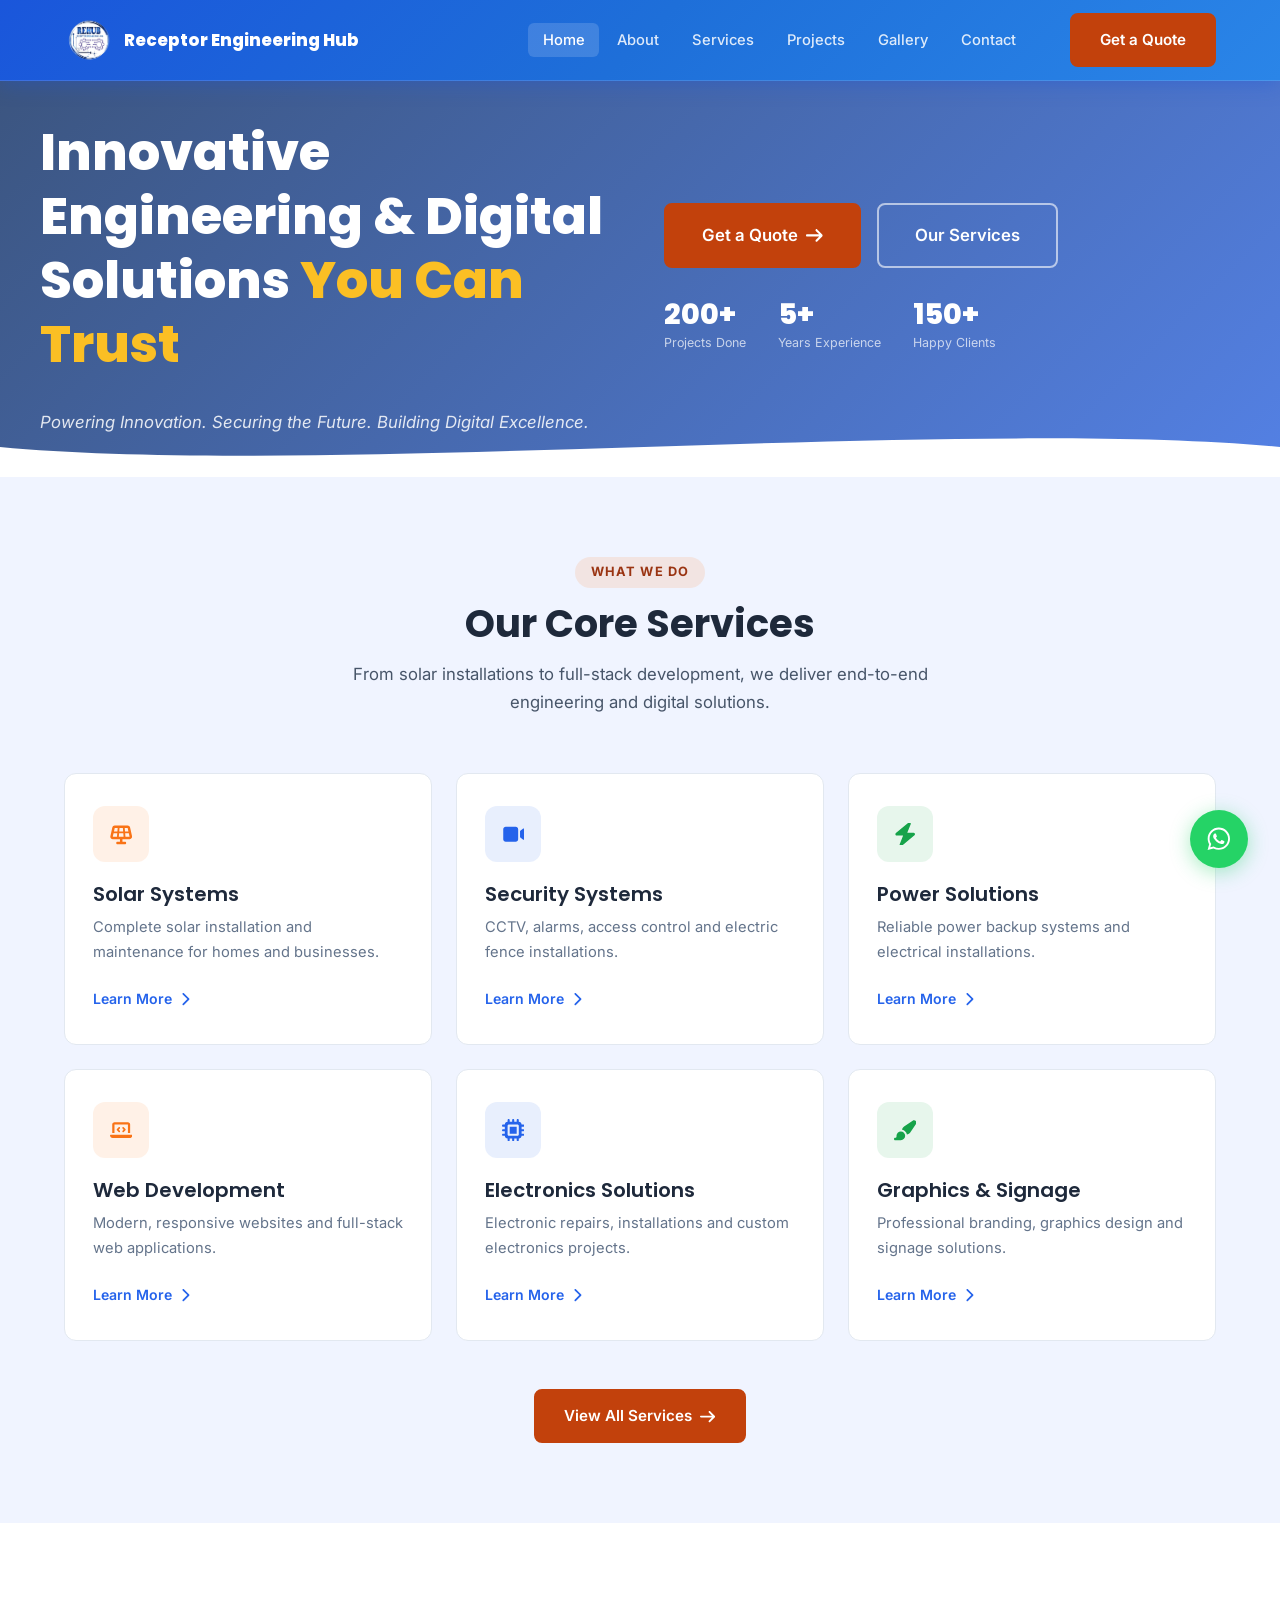
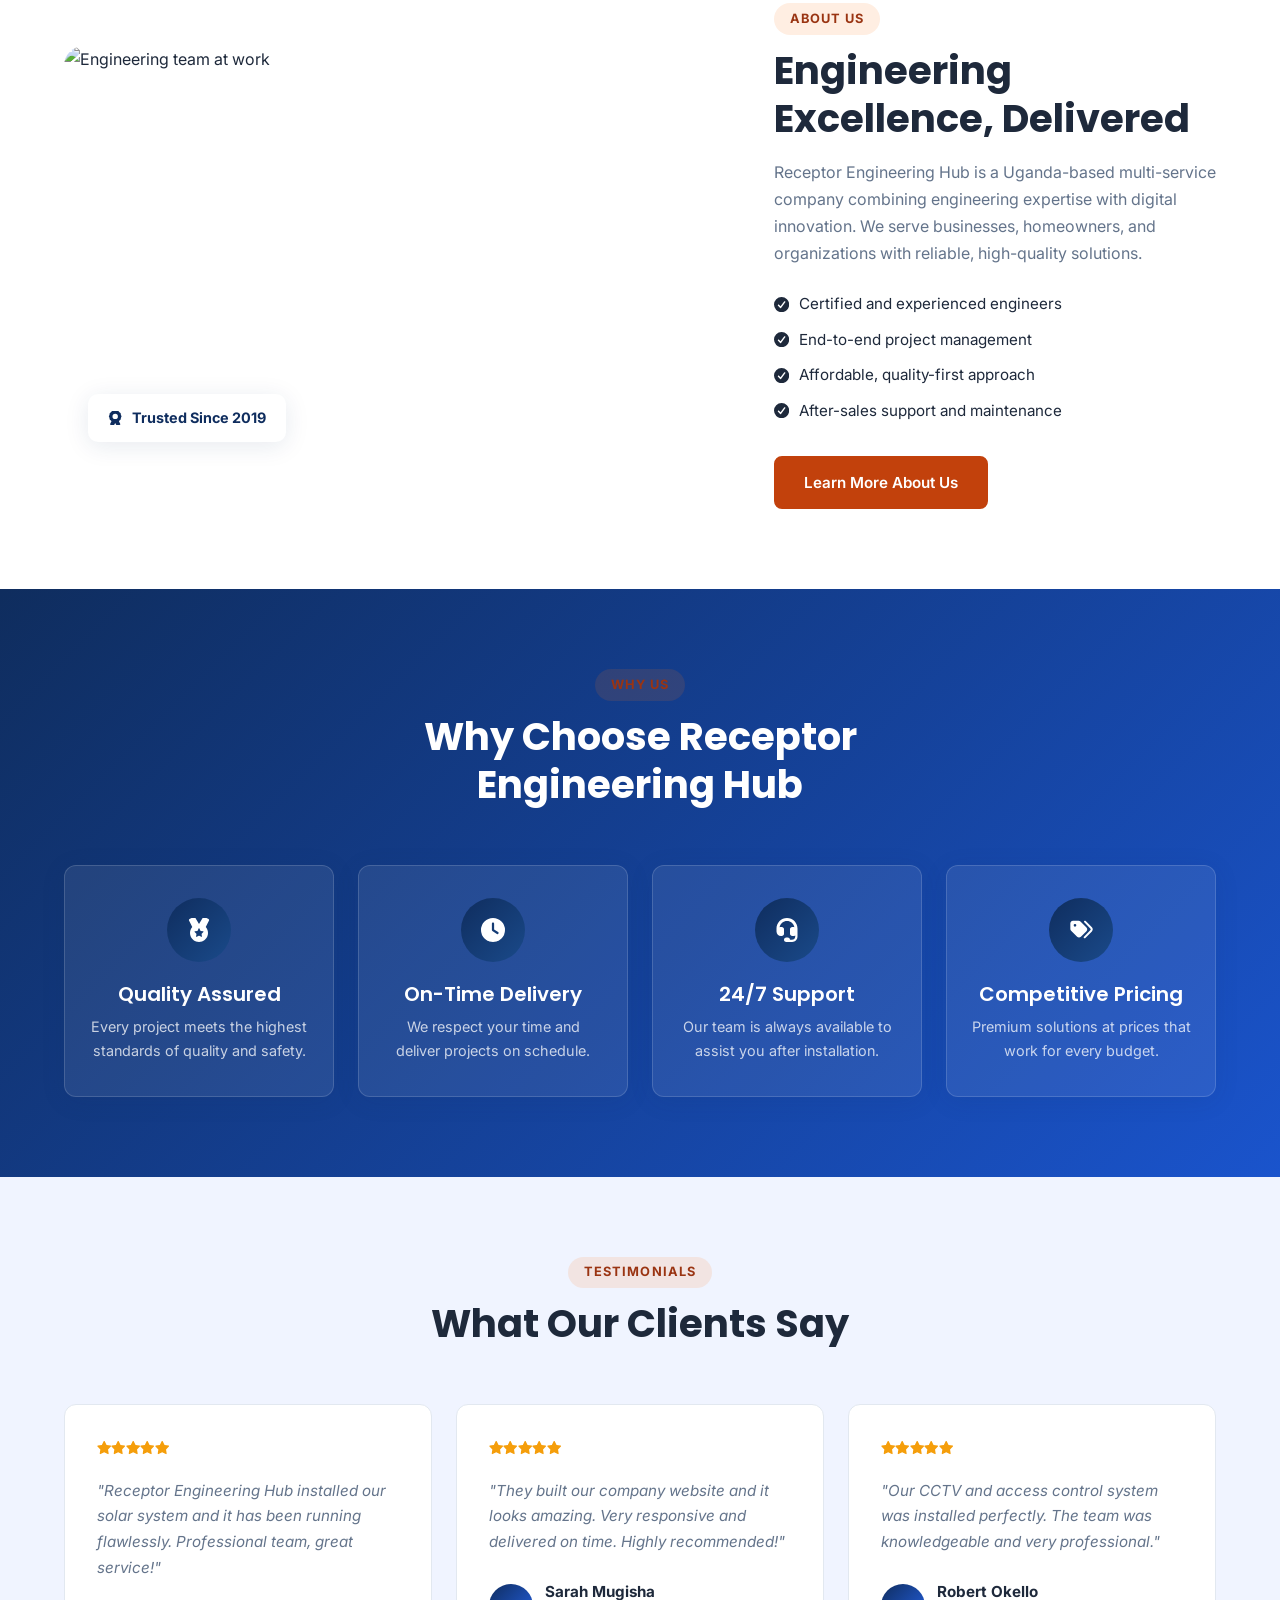
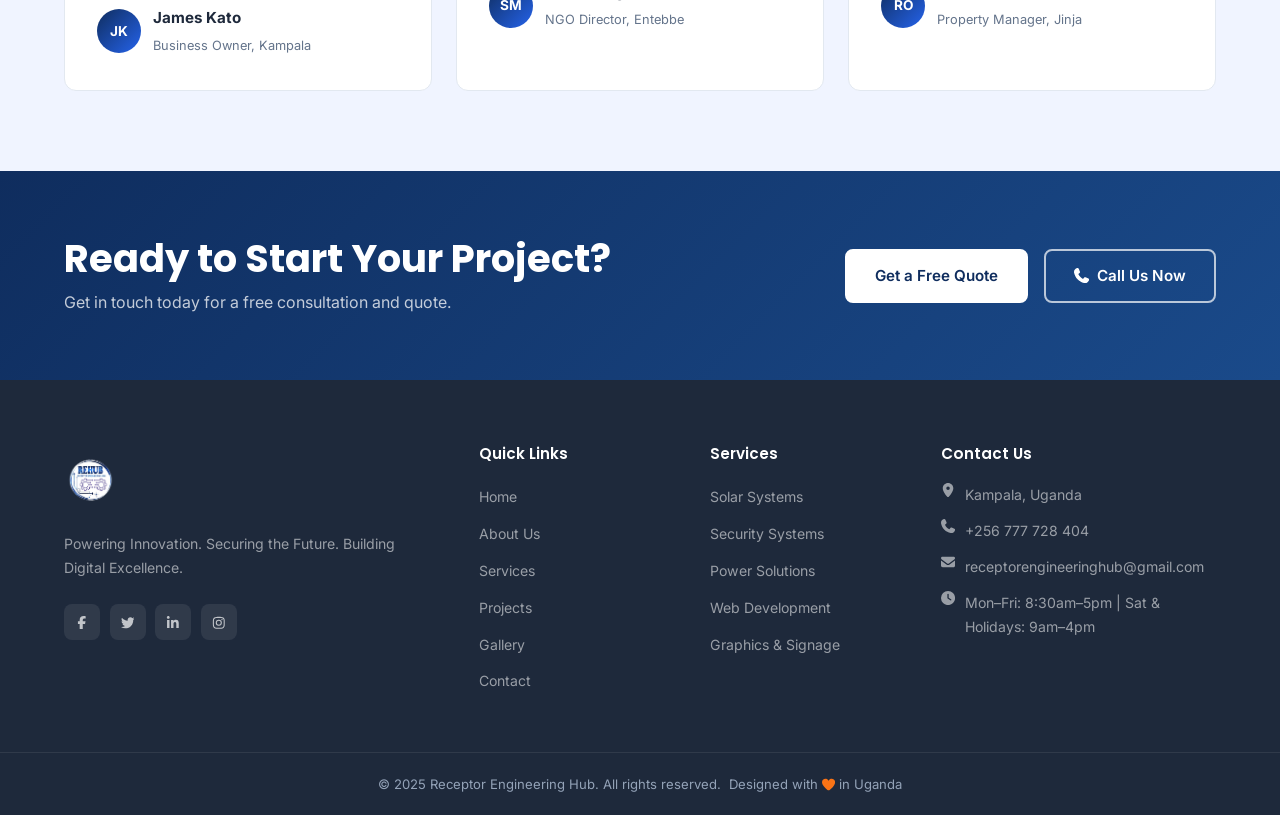
==== commit 89fd4d88: "Improve performance and accessibility: replace Font Awesome with inline SVG sprite, optimize image d" ====
--- a/index.html
+++ b/index.html
@@ -3,14 +3,18 @@
 <head>
   <meta charset="UTF-8" />
   <meta name="viewport" content="width=device-width, initial-scale=1.0" />
+  <link rel="preconnect" href="https://images.unsplash.com" crossorigin />
+  <link rel="preconnect" href="https://fonts.gstatic.com" crossorigin />
+  <link rel="preload" as="image" href="https://images.unsplash.com/photo-1509391366360-2e959784a276?w=1600&q=80&auto=format&fit=crop" fetchpriority="high" />
+
     <meta name="google-site-verification" content="k3c63kH6gn9kZT188aulxfWurAG4fihmwfax7aLUwMc" />
   <meta name="description" content="Receptor Engineering Hub - Innovative Engineering & Digital Solutions You Can Trust. Solar, Security, Power, Web Development and more in Uganda." />
   <meta name="keywords" content="engineering, solar, security, CCTV, web development, power backup, Uganda" />
   <title>Receptor Engineering Hub</title>
     <link rel="icon" type="image/png" href="receptorhub.png" />
-  <link rel="stylesheet" href="css/style.css" />
-  <link rel="stylesheet" href="https://cdnjs.cloudflare.com/ajax/libs/font-awesome/6.5.0/css/all.min.css" />
-  <link href="https://fonts.googleapis.com/css2?family=Inter:wght@300;400;500;600;700;800&family=Poppins:wght@400;600;700;800&display=swap" rel="stylesheet" />
+  <link rel="stylesheet" href="css/style.min.css" />
+  <link rel="preload" href="https://fonts.googleapis.com/css2?family=Inter:wght@300;400;500;600;700;800&family=Poppins:wght@400;600;700;800&display=swap" as="style" onload="this.onload=null;this.rel='stylesheet'" />
+  <noscript><link href="https://fonts.googleapis.com/css2?family=Inter:wght@300;400;500;600;700;800&family=Poppins:wght@400;600;700;800&display=swap" rel="stylesheet" /></noscript>
 </head>
 <body>
 
@@ -18,7 +22,7 @@
   <nav class="navbar" id="navbar">
     <div class="container nav-container">
       <a href="index.html" class="logo">
-        <img src="receptorhub.png" alt="Receptor Engineering Hub" class="logo-img" />
+        <img src="receptorhub.png" alt="Receptor Engineering Hub" class="logo-img" width="48" height="68" />
         <div class="logo-text">
           <span class="logo-main">Receptor Engineering Hub</span>
         </div>
@@ -38,18 +42,19 @@
     </div>
   </nav>
 
+  <main>
+
   <!-- Hero Section -->
   <section class="hero">
     <div class="hero-slideshow">
-      <div class="hero-slide active" style="background-image: url('https://images.unsplash.com/photo-1509391366360-2e959784a276?w=1600&q=80')"></div>
-      <div class="hero-slide" style="background-image: url('https://images.unsplash.com/photo-1581091226825-a6a2a5aee158?w=1600&q=80')"></div>
-      <div class="hero-slide" style="background-image: url('https://images.unsplash.com/photo-1558618666-fcd25c85cd64?w=1600&q=80')"></div>
-      <div class="hero-slide" style="background-image: url('https://images.unsplash.com/photo-1467232004584-a241de8bcf5d?w=1600&q=80')"></div>
+      <div class="hero-slide active" style="background-image: url('https://images.unsplash.com/photo-1509391366360-2e959784a276?w=1600&q=80&auto=format&fit=crop')"></div>
+      <div class="hero-slide" data-bg="https://images.unsplash.com/photo-1581091226825-a6a2a5aee158?w=1600&q=80&auto=format&fit=crop"></div>
+      <div class="hero-slide" data-bg="https://images.unsplash.com/photo-1558618666-fcd25c85cd64?w=1600&q=80&auto=format&fit=crop"></div>
+      <div class="hero-slide" data-bg="https://images.unsplash.com/photo-1467232004584-a241de8bcf5d?w=1600&q=80&auto=format&fit=crop"></div>
       <div class="hero-overlay"></div>
     </div>
     <div class="container hero-content">
       <div class="hero-text" data-aos="fade-up">
-        <span class="hero-badge">Uganda's Trusted Engineering Partner</span>
         <div class="hero-headline">
           <h1>Innovative Engineering &amp; Digital Solutions <span class="highlight">You Can Trust</span></h1>
         </div>
@@ -57,7 +62,7 @@
       </div>
       <div class="hero-right" data-aos="fade-left">
         <div class="hero-actions">
-          <a href="contact.html" class="btn btn-primary btn-lg">Get a Quote <i class="fas fa-arrow-right"></i></a>
+          <a href="contact.html" class="btn btn-primary btn-lg">Get a Quote <svg class="icon" aria-hidden="true"><use href="icons.svg#fa-arrow-right"></use></svg></a>
           <a href="services.html" class="btn btn-outline btn-lg">Our Services</a>
         </div>
         <div class="hero-stats">
@@ -82,44 +87,44 @@
       </div>
       <div class="services-grid">
         <div class="service-card" data-aos="fade-up" data-aos-delay="0">
-          <div class="service-icon orange"><i class="fas fa-solar-panel"></i></div>
+          <div class="service-icon orange"><svg class="icon" aria-hidden="true"><use href="icons.svg#fa-solar-panel"></use></svg></div>
           <h3>Solar Systems</h3>
           <p>Complete solar installation and maintenance for homes and businesses.</p>
-          <a href="services.html#solar" class="service-link">Learn More <i class="fas fa-chevron-right"></i></a>
+          <a href="services.html#solar" class="service-link">Learn More <span class="sr-only">about Solar Systems</span> <svg class="icon" aria-hidden="true"><use href="icons.svg#fa-chevron-right"></use></svg></a>
         </div>
         <div class="service-card" data-aos="fade-up" data-aos-delay="100">
-          <div class="service-icon blue"><i class="fas fa-video"></i></div>
+          <div class="service-icon blue"><svg class="icon" aria-hidden="true"><use href="icons.svg#fa-video"></use></svg></div>
           <h3>Security Systems</h3>
           <p>CCTV, alarms, access control and electric fence installations.</p>
-          <a href="services.html#security" class="service-link">Learn More <i class="fas fa-chevron-right"></i></a>
+          <a href="services.html#security" class="service-link">Learn More <span class="sr-only">about Security Systems</span> <svg class="icon" aria-hidden="true"><use href="icons.svg#fa-chevron-right"></use></svg></a>
         </div>
         <div class="service-card" data-aos="fade-up" data-aos-delay="200">
-          <div class="service-icon green"><i class="fas fa-bolt"></i></div>
+          <div class="service-icon green"><svg class="icon" aria-hidden="true"><use href="icons.svg#fa-bolt"></use></svg></div>
           <h3>Power Solutions</h3>
           <p>Reliable power backup systems and electrical installations.</p>
-          <a href="services.html#power" class="service-link">Learn More <i class="fas fa-chevron-right"></i></a>
+          <a href="services.html#power" class="service-link">Learn More <span class="sr-only">about Power Solutions</span> <svg class="icon" aria-hidden="true"><use href="icons.svg#fa-chevron-right"></use></svg></a>
         </div>
         <div class="service-card" data-aos="fade-up" data-aos-delay="300">
-          <div class="service-icon orange"><i class="fas fa-laptop-code"></i></div>
+          <div class="service-icon orange"><svg class="icon" aria-hidden="true"><use href="icons.svg#fa-laptop-code"></use></svg></div>
           <h3>Web Development</h3>
           <p>Modern, responsive websites and full-stack web applications.</p>
-          <a href="services.html#web" class="service-link">Learn More <i class="fas fa-chevron-right"></i></a>
+          <a href="services.html#web" class="service-link">Learn More <span class="sr-only">about Web Development</span> <svg class="icon" aria-hidden="true"><use href="icons.svg#fa-chevron-right"></use></svg></a>
         </div>
         <div class="service-card" data-aos="fade-up" data-aos-delay="400">
-          <div class="service-icon blue"><i class="fas fa-microchip"></i></div>
+          <div class="service-icon blue"><svg class="icon" aria-hidden="true"><use href="icons.svg#fa-microchip"></use></svg></div>
           <h3>Electronics Solutions</h3>
           <p>Electronic repairs, installations and custom electronics projects.</p>
-          <a href="services.html#electronics" class="service-link">Learn More <i class="fas fa-chevron-right"></i></a>
+          <a href="services.html#electronics" class="service-link">Learn More <span class="sr-only">about Electronics Solutions</span> <svg class="icon" aria-hidden="true"><use href="icons.svg#fa-chevron-right"></use></svg></a>
         </div>
         <div class="service-card" data-aos="fade-up" data-aos-delay="500">
-          <div class="service-icon green"><i class="fas fa-paint-brush"></i></div>
+          <div class="service-icon green"><svg class="icon" aria-hidden="true"><use href="icons.svg#fa-paint-brush"></use></svg></div>
           <h3>Graphics &amp; Signage</h3>
           <p>Professional branding, graphics design and signage solutions.</p>
-          <a href="services.html#graphics" class="service-link">Learn More <i class="fas fa-chevron-right"></i></a>
+          <a href="services.html#graphics" class="service-link">Learn More <span class="sr-only">about Graphics & Signage</span> <svg class="icon" aria-hidden="true"><use href="icons.svg#fa-chevron-right"></use></svg></a>
         </div>
       </div>
       <div class="section-cta" data-aos="fade-up">
-        <a href="services.html" class="btn btn-primary">View All Services <i class="fas fa-arrow-right"></i></a>
+        <a href="services.html" class="btn btn-primary">View All Services <svg class="icon" aria-hidden="true"><use href="icons.svg#fa-arrow-right"></use></svg></a>
       </div>
     </div>
   </section>
@@ -129,8 +134,8 @@
     <div class="container about-grid">
       <div class="about-image" data-aos="fade-right">
         <div class="about-img-wrapper">
-          <img src="https://images.unsplash.com/photo-1581091226825-a6a2a5aee158?w=600&q=80" alt="Engineering team at work" loading="lazy" />
-          <div class="about-badge"><i class="fas fa-award"></i><span>Trusted Since 2019</span></div>
+          <img src="https://images.unsplash.com/photo-1581091226825-a6a2a5aee158?w=600&q=80&auto=format&fit=crop" alt="Engineering team at work" loading="lazy" width="600" height="400" />
+          <div class="about-badge"><svg class="icon" aria-hidden="true"><use href="icons.svg#fa-award"></use></svg><span>Trusted Since 2019</span></div>
         </div>
       </div>
       <div class="about-content" data-aos="fade-left">
@@ -138,10 +143,10 @@
         <h2>Engineering Excellence, Delivered</h2>
         <p>Receptor Engineering Hub is a Uganda-based multi-service company combining engineering expertise with digital innovation. We serve businesses, homeowners, and organizations with reliable, high-quality solutions.</p>
         <ul class="about-features">
-          <li><i class="fas fa-check-circle"></i> Certified and experienced engineers</li>
-          <li><i class="fas fa-check-circle"></i> End-to-end project management</li>
-          <li><i class="fas fa-check-circle"></i> Affordable, quality-first approach</li>
-          <li><i class="fas fa-check-circle"></i> After-sales support and maintenance</li>
+          <li><svg class="icon" aria-hidden="true"><use href="icons.svg#fa-check-circle"></use></svg> Certified and experienced engineers</li>
+          <li><svg class="icon" aria-hidden="true"><use href="icons.svg#fa-check-circle"></use></svg> End-to-end project management</li>
+          <li><svg class="icon" aria-hidden="true"><use href="icons.svg#fa-check-circle"></use></svg> Affordable, quality-first approach</li>
+          <li><svg class="icon" aria-hidden="true"><use href="icons.svg#fa-check-circle"></use></svg> After-sales support and maintenance</li>
         </ul>
         <a href="about.html" class="btn btn-primary">Learn More About Us</a>
       </div>
@@ -151,9 +156,9 @@
   <!-- Why Choose Us -->
   <section class="section why-us">
     <div class="why-us-slideshow">
-      <div class="why-slide active" style="background-image: url('https://images.unsplash.com/photo-1504307651254-35680f356dfd?w=1600&q=80')"></div>
-      <div class="why-slide" style="background-image: url('https://images.unsplash.com/photo-1581092160562-40aa08e78837?w=1600&q=80')"></div>
-      <div class="why-slide" style="background-image: url('https://images.unsplash.com/photo-1497440001374-f26997328c1b?w=1600&q=80')"></div>
+      <div class="why-slide active" style="background-image: url('https://images.unsplash.com/photo-1504307651254-35680f356dfd?w=1600&q=80&auto=format&fit=crop')"></div>
+      <div class="why-slide" data-bg="https://images.unsplash.com/photo-1581092160562-40aa08e78837?w=1600&q=80&auto=format&fit=crop"></div>
+      <div class="why-slide" data-bg="https://images.unsplash.com/photo-1497440001374-f26997328c1b?w=1600&q=80&auto=format&fit=crop"></div>
       <div class="why-us-overlay"></div>
     </div>
     <div class="container" style="position:relative;z-index:1">
@@ -163,22 +168,22 @@
       </div>
       <div class="why-grid">
         <div class="why-card" data-aos="fade-up" data-aos-delay="0">
-          <div class="why-icon"><i class="fas fa-medal"></i></div>
+          <div class="why-icon"><svg class="icon" aria-hidden="true"><use href="icons.svg#fa-medal"></use></svg></div>
           <h3>Quality Assured</h3>
           <p>Every project meets the highest standards of quality and safety.</p>
         </div>
         <div class="why-card" data-aos="fade-up" data-aos-delay="100">
-          <div class="why-icon"><i class="fas fa-clock"></i></div>
+          <div class="why-icon"><svg class="icon" aria-hidden="true"><use href="icons.svg#fa-clock"></use></svg></div>
           <h3>On-Time Delivery</h3>
           <p>We respect your time and deliver projects on schedule.</p>
         </div>
         <div class="why-card" data-aos="fade-up" data-aos-delay="200">
-          <div class="why-icon"><i class="fas fa-headset"></i></div>
+          <div class="why-icon"><svg class="icon" aria-hidden="true"><use href="icons.svg#fa-headset"></use></svg></div>
           <h3>24/7 Support</h3>
           <p>Our team is always available to assist you after installation.</p>
         </div>
         <div class="why-card" data-aos="fade-up" data-aos-delay="300">
-          <div class="why-icon"><i class="fas fa-tags"></i></div>
+          <div class="why-icon"><svg class="icon" aria-hidden="true"><use href="icons.svg#fa-tags"></use></svg></div>
           <h3>Competitive Pricing</h3>
           <p>Premium solutions at prices that work for every budget.</p>
         </div>
@@ -195,7 +200,7 @@
       </div>
       <div class="testimonials-grid">
         <div class="testimonial-card" data-aos="fade-up" data-aos-delay="0">
-          <div class="stars"><i class="fas fa-star"></i><i class="fas fa-star"></i><i class="fas fa-star"></i><i class="fas fa-star"></i><i class="fas fa-star"></i></div>
+          <div class="stars"><svg class="icon" aria-hidden="true"><use href="icons.svg#fa-star"></use></svg><svg class="icon" aria-hidden="true"><use href="icons.svg#fa-star"></use></svg><svg class="icon" aria-hidden="true"><use href="icons.svg#fa-star"></use></svg><svg class="icon" aria-hidden="true"><use href="icons.svg#fa-star"></use></svg><svg class="icon" aria-hidden="true"><use href="icons.svg#fa-star"></use></svg></div>
           <p>"Receptor Engineering Hub installed our solar system and it has been running flawlessly. Professional team, great service!"</p>
           <div class="testimonial-author">
             <div class="author-avatar">JK</div>
@@ -203,7 +208,7 @@
           </div>
         </div>
         <div class="testimonial-card" data-aos="fade-up" data-aos-delay="150">
-          <div class="stars"><i class="fas fa-star"></i><i class="fas fa-star"></i><i class="fas fa-star"></i><i class="fas fa-star"></i><i class="fas fa-star"></i></div>
+          <div class="stars"><svg class="icon" aria-hidden="true"><use href="icons.svg#fa-star"></use></svg><svg class="icon" aria-hidden="true"><use href="icons.svg#fa-star"></use></svg><svg class="icon" aria-hidden="true"><use href="icons.svg#fa-star"></use></svg><svg class="icon" aria-hidden="true"><use href="icons.svg#fa-star"></use></svg><svg class="icon" aria-hidden="true"><use href="icons.svg#fa-star"></use></svg></div>
           <p>"They built our company website and it looks amazing. Very responsive and delivered on time. Highly recommended!"</p>
           <div class="testimonial-author">
             <div class="author-avatar">SM</div>
@@ -211,7 +216,7 @@
           </div>
         </div>
         <div class="testimonial-card" data-aos="fade-up" data-aos-delay="300">
-          <div class="stars"><i class="fas fa-star"></i><i class="fas fa-star"></i><i class="fas fa-star"></i><i class="fas fa-star"></i><i class="fas fa-star"></i></div>
+          <div class="stars"><svg class="icon" aria-hidden="true"><use href="icons.svg#fa-star"></use></svg><svg class="icon" aria-hidden="true"><use href="icons.svg#fa-star"></use></svg><svg class="icon" aria-hidden="true"><use href="icons.svg#fa-star"></use></svg><svg class="icon" aria-hidden="true"><use href="icons.svg#fa-star"></use></svg><svg class="icon" aria-hidden="true"><use href="icons.svg#fa-star"></use></svg></div>
           <p>"Our CCTV and access control system was installed perfectly. The team was knowledgeable and very professional."</p>
           <div class="testimonial-author">
             <div class="author-avatar">RO</div>
@@ -231,28 +236,30 @@
       </div>
       <div class="cta-actions">
         <a href="contact.html" class="btn btn-white">Get a Free Quote</a>
-        <a href="tel:+256777728404" class="btn btn-outline-white"><i class="fas fa-phone"></i> Call Us Now</a>
-      </div>
-    </div>
-  </section>
+        <a href="tel:+256777728404" class="btn btn-outline-white"><svg class="icon" aria-hidden="true"><use href="icons.svg#fa-phone"></use></svg> Call Us Now</a>
+      </div>
+    </div>
+  </section>
+
+  </main>
 
   <!-- Footer -->
   <footer class="footer">
     <div class="container footer-grid">
       <div class="footer-brand">
         <a href="index.html" class="logo logo-light">
-          <img src="receptorhub.png" alt="Receptor Engineering Hub" class="logo-img logo-img-footer" />
+          <img src="receptorhub.png" alt="Receptor Engineering Hub" class="logo-img logo-img-footer" width="51" height="72" />
         </a>
         <p>Powering Innovation. Securing the Future. Building Digital Excellence.</p>
         <div class="social-links">
-          <a href="#" aria-label="Facebook"><i class="fab fa-facebook-f"></i></a>
-          <a href="#" aria-label="Twitter"><i class="fab fa-twitter"></i></a>
-          <a href="#" aria-label="LinkedIn"><i class="fab fa-linkedin-in"></i></a>
-          <a href="#" aria-label="Instagram"><i class="fab fa-instagram"></i></a>
+          <a href="#" aria-label="Facebook"><svg class="icon" aria-hidden="true"><use href="icons.svg#fa-facebook-f"></use></svg></a>
+          <a href="#" aria-label="Twitter"><svg class="icon" aria-hidden="true"><use href="icons.svg#fa-twitter"></use></svg></a>
+          <a href="#" aria-label="LinkedIn"><svg class="icon" aria-hidden="true"><use href="icons.svg#fa-linkedin-in"></use></svg></a>
+          <a href="#" aria-label="Instagram"><svg class="icon" aria-hidden="true"><use href="icons.svg#fa-instagram"></use></svg></a>
         </div>
       </div>
       <div class="footer-links">
-        <h4>Quick Links</h4>
+        <h3>Quick Links</h3>
         <ul>
           <li><a href="index.html">Home</a></li>
           <li><a href="about.html">About Us</a></li>
@@ -263,7 +270,7 @@
         </ul>
       </div>
       <div class="footer-links">
-        <h4>Services</h4>
+        <h3>Services</h3>
         <ul>
           <li><a href="services.html#solar">Solar Systems</a></li>
           <li><a href="services.html#security">Security Systems</a></li>
@@ -273,30 +280,30 @@
         </ul>
       </div>
       <div class="footer-contact">
-        <h4>Contact Us</h4>
+        <h3>Contact Us</h3>
         <ul>
-          <li><i class="fas fa-map-marker-alt"></i> Kampala, Uganda</li>
-          <li><i class="fas fa-phone"></i> <a href="tel:+256777728404">+256 777 728 404</a></li>
-          <li><i class="fas fa-envelope"></i> <a href="mailto:receptorengineeringhub@gmail.com">receptorengineeringhub@gmail.com</a></li>
-          <li><i class="fas fa-clock"></i> Mon–Fri: 8:30am–5pm | Sat &amp; Holidays: 9am–4pm</li>
+          <li><svg class="icon" aria-hidden="true"><use href="icons.svg#fa-map-marker-alt"></use></svg> Kampala, Uganda</li>
+          <li><svg class="icon" aria-hidden="true"><use href="icons.svg#fa-phone"></use></svg> <a href="tel:+256777728404">+256 777 728 404</a></li>
+          <li><svg class="icon" aria-hidden="true"><use href="icons.svg#fa-envelope"></use></svg> <a href="mailto:receptorengineeringhub@gmail.com">receptorengineeringhub@gmail.com</a></li>
+          <li><svg class="icon" aria-hidden="true"><use href="icons.svg#fa-clock"></use></svg> Mon–Fri: 8:30am–5pm | Sat &amp; Holidays: 9am–4pm</li>
         </ul>
       </div>
     </div>
     <div class="footer-bottom">
       <div class="container">
         <p>&copy; 2025 Receptor Engineering Hub. All rights reserved.</p>
-        <p>Designed with <i class="fas fa-heart" style="color:#f97316"></i> in Uganda</p>
+        <p>Designed with <svg class="icon" aria-hidden="true" style="color:#f97316"><use href="icons.svg#fa-heart"></use></svg> in Uganda</p>
       </div>
     </div>
   </footer>
 
   <!-- WhatsApp Button -->
   <a href="https://wa.me/256777728404?text=Hello%20Receptor%20Engineering%20Hub%2C%20I%20need%20your%20services." class="whatsapp-btn" target="_blank" rel="noopener" aria-label="Chat on WhatsApp">
-    <i class="fab fa-whatsapp"></i>
+    <svg class="icon" aria-hidden="true"><use href="icons.svg#fa-whatsapp"></use></svg>
     <span class="whatsapp-tooltip">Chat with us</span>
   </a>
 
-  <script src="js/main.js"></script>
+  <script src="js/main.min.js"></script>
 </body>
 </html>
 
--- a/css/style.min.css
+++ b/css/style.min.css
@@ -0,0 +1 @@
+*,*::before,*::after{box-sizing:border-box;margin:0;padding:0}.icon{width:1em;height:1em;fill:currentColor;display:inline-block;vertical-align:-0.125em;flex-shrink:0}.icon-spin{animation:icon-spin 1s linear infinite}@keyframes icon-spin{from{transform:rotate(0deg)}to{transform:rotate(360deg)}}:root{--blue:#0f2d5e;--blue-mid:#1a4a8a;--blue-light:#2563eb;--orange:#f97316;--orange-light:#fb923c;--green:#16a34a;--green-light:#22c55e;--white:#ffffff;--gray-50:#f8fafc;--gray-100:#f1f5f9;--gray-200:#e2e8f0;--gray-400:#94a3b8;--gray-600:#475569;--gray-800:#1e293b;--text:#1e293b;--text-light:#64748b;--shadow:0 4px 24px rgba(15,45,94,0.10);--shadow-lg:0 8px 40px rgba(15,45,94,0.16);--radius:12px;--radius-lg:20px;--transition:0.3s ease}html{scroll-behavior:smooth}body{font-family:'Inter',sans-serif;color:var(--text);background:var(--white);line-height:1.7;overflow-x:hidden}h1,h2,h3,h4{font-family:'Poppins',sans-serif;line-height:1.25}h1{font-size:clamp(2rem,5vw,3.2rem);font-weight:800}h2{font-size:clamp(1.6rem,3.5vw,2.4rem);font-weight:700}h3{font-size:1.25rem;font-weight:600}h4{font-size:1rem;font-weight:600}a{text-decoration:none;color:inherit}img{max-width:100%;display:block}ul{list-style:none}.container{max-width:1200px;margin:0 auto;padding:0 1.5rem}.section{padding:5rem 0}.alt-bg{background:var(--gray-50)}.section-divider{height:1px;background:var(--gray-200);margin:0 2rem}.btn{display:inline-flex;align-items:center;gap:0.5rem;padding:0.75rem 1.75rem;border-radius:8px;font-weight:600;font-size:0.95rem;cursor:pointer;border:2px solid transparent;transition:var(--transition);white-space:nowrap}.btn-primary{background:#c2410c;color:var(--white);border-color:#c2410c}.btn-primary:hover{background:#9a3412;border-color:#9a3412;transform:translateY(-2px);box-shadow:0 6px 20px rgba(194,65,12,0.35)}.btn-outline{background:transparent;color:var(--white);border-color:rgba(255,255,255,0.6)}.btn-outline:hover{background:rgba(255,255,255,0.15);border-color:var(--white)}.btn-white{background:var(--white);color:var(--blue);border-color:var(--white)}.btn-white:hover{background:var(--gray-100);transform:translateY(-2px)}.btn-outline-white{background:transparent;color:var(--white);border-color:rgba(255,255,255,0.7)}.btn-outline-white:hover{background:rgba(255,255,255,0.15)}.btn-lg{padding:1rem 2.25rem;font-size:1.05rem}.btn-full{width:100%;justify-content:center}.section-header{text-align:center;max-width:640px;margin:0 auto 3.5rem}.section-header p{color:var(--text-light);margin-top:0.75rem;font-size:1.05rem}.section-tag{display:inline-block;background:rgba(249,115,22,0.12);color:#9a3412;padding:0.3rem 1rem;border-radius:50px;font-size:0.8rem;font-weight:700;letter-spacing:0.08em;text-transform:uppercase;margin-bottom:0.75rem}.section-cta{text-align:center;margin-top:3rem}.navbar{position:fixed;top:0;left:0;right:0;z-index:1000;background:linear-gradient(135deg,#1a56db 0%,#1e6fd9 50%,#2a85e8 100%);border-bottom:1px solid rgba(255,255,255,0.15);box-shadow:0 2px 20px rgba(26,86,219,0.4);transition:box-shadow var(--transition)}.navbar.scrolled{box-shadow:0 4px 30px rgba(26,86,219,0.5)}.nav-container{display:flex;align-items:center;gap:2rem;height:80px}.logo{display:flex;align-items:center;gap:0.75rem}.logo-icon{width:42px;height:42px;background:var(--blue);border-radius:10px;display:flex;align-items:center;justify-content:center;color:var(--orange);font-size:1.2rem;flex-shrink:0}.logo-text{display:flex;flex-direction:column;line-height:1.1}.logo-main{font-family:'Poppins',sans-serif;font-weight:800;font-size:1.05rem;color:var(--white)}.logo-sub{font-size:0.65rem;font-weight:500;color:rgba(255,255,255,0.75);letter-spacing:0.04em}.logo-light .logo-main{color:var(--white)}.logo-light .logo-sub{color:rgba(255,255,255,0.7)}.logo-light .logo-icon{background:rgba(255,255,255,0.15)}.nav-links{display:flex;align-items:center;gap:0.25rem;margin-left:auto}.nav-links a{padding:0.5rem 0.9rem;border-radius:6px;font-weight:500;font-size:0.92rem;color:rgba(255,255,255,0.85);transition:var(--transition)}.nav-links a:hover,.nav-links a.active{color:var(--white);background:rgba(255,255,255,0.15)}.nav-cta{margin-left:0.5rem}.hamburger{display:none;flex-direction:column;gap:5px;background:none;border:none;cursor:pointer;padding:4px;margin-left:auto}.hamburger span{display:block;width:24px;height:2px;background:var(--white);border-radius:2px;transition:var(--transition)}.hamburger.open span:nth-child(1){transform:translateY(7px) rotate(45deg)}.hamburger.open span:nth-child(2){opacity:0}.hamburger.open span:nth-child(3){transform:translateY(-7px) rotate(-45deg)}.logo-img{height:68px;width:auto;object-fit:contain;display:block}.logo-img-footer{height:72px}.hero{position:relative;display:flex;align-items:center;padding-top:80px;overflow:hidden}.hero-slideshow{position:absolute;inset:0;z-index:0}.hero-slide{position:absolute;inset:0;background-size:cover;background-position:center;opacity:0;transition:opacity 1.2s ease}.hero-slide.active{opacity:1}.hero-overlay{position:absolute;inset:0;background:linear-gradient(135deg,rgba(15,45,94,0.82) 0%,rgba(26,86,219,0.75) 100%)}.hero-content{display:grid;grid-template-columns:1fr 1fr;gap:3rem;align-items:center;padding:2.5rem 0 2.5rem;position:relative;z-index:1}.hero-badge{display:inline-flex;align-items:center;gap:0.5rem;background:rgba(15,45,94,0.55);color:#ffffff;padding:0.4rem 1rem;border-radius:50px;font-size:0.82rem;font-weight:600;letter-spacing:0.05em;margin-bottom:1rem;border:1px solid rgba(255,255,255,0.4);max-width:100%}.hero-text h1{color:var(--white);margin-bottom:1rem}.hero-text h1 .highlight{color:#fbbf24}.hero-headline{display:flex;align-items:flex-start;gap:1.25rem;margin-bottom:1rem}.hero-headline-logo{width:130px;height:130px;object-fit:contain;flex-shrink:0;margin-top:0.25rem}.hero-sub{color:rgba(255,255,255,0.85);font-size:1.05rem;margin-bottom:0;font-style:italic}.hero-right{display:flex;flex-direction:column;justify-content:center;gap:2rem}.hero-actions{display:flex;gap:1rem;flex-wrap:wrap}.hero-stats{display:flex;gap:2rem}.stat{display:flex;flex-direction:column}.stat-num{font-family:'Poppins',sans-serif;font-size:1.8rem;font-weight:800;color:var(--white);line-height:1}.stat-label{font-size:0.78rem;color:rgba(255,255,255,0.7);margin-top:0.2rem}.hero-visual{display:none}.hero-card-stack{position:relative;width:320px;height:320px}.hero-card{position:absolute;background:rgba(255,255,255,0.1);backdrop-filter:blur(10px);border:1px solid rgba(255,255,255,0.2);border-radius:var(--radius);padding:1.25rem 1.5rem;display:flex;align-items:center;gap:0.75rem;color:var(--white);font-weight:600;font-size:0.95rem;animation:float 3s ease-in-out infinite}.hero-card i{font-size:1.5rem;color:var(--orange)}.card-1{top:0;left:0;animation-delay:0s}.card-2{top:0;right:0;animation-delay:0.75s}.card-3{bottom:0;left:0;animation-delay:1.5s}.card-4{bottom:0;right:0;animation-delay:2.25s}@keyframes float{0%,100%{transform:translateY(0)}50%{transform:translateY(-10px)}}.hero-wave{position:absolute;bottom:0;left:0;right:0;line-height:0}.hero-wave svg{width:100%;height:60px}.services-highlight{background:#f0f4ff}.services-highlight .section-header p{color:var(--gray-600)}.about-snippet{background:#ffffff}.why-us{background:linear-gradient(135deg,#0f2d5e 0%,#1a4a8a 100%) !important}.why-us .section-header h2{color:#ffffff}.why-us .section-header p{color:rgba(255,255,255,0.75)}.why-us .why-card{background:rgba(255,255,255,0.08);border:1px solid rgba(255,255,255,0.15)}.why-us .why-card h3{color:#ffffff}.why-us .why-card p{color:rgba(255,255,255,0.75)}.testimonials{background:#f0f4ff}.services-grid{display:grid;grid-template-columns:repeat(3,1fr);gap:1.5rem}.service-card{background:var(--white);border:1px solid var(--gray-200);border-radius:var(--radius);padding:2rem 1.75rem;transition:var(--transition);position:relative;overflow:hidden}.service-card::before{content:'';position:absolute;top:0;left:0;right:0;height:3px;background:var(--orange);transform:scaleX(0);transition:var(--transition)}.service-card:hover{box-shadow:var(--shadow-lg);transform:translateY(-4px);border-color:transparent}.service-card:hover::before{transform:scaleX(1)}.service-icon{width:56px;height:56px;border-radius:12px;display:flex;align-items:center;justify-content:center;font-size:1.4rem;margin-bottom:1.25rem}.service-icon.orange{background:rgba(249,115,22,0.1);color:var(--orange)}.service-icon.blue{background:rgba(37,99,235,0.1);color:var(--blue-light)}.service-icon.green{background:rgba(22,163,74,0.1);color:var(--green)}.service-card h3{margin-bottom:0.5rem}.service-card p{color:var(--text-light);font-size:0.92rem;margin-bottom:1.25rem}.service-link{color:var(--blue-light);font-weight:600;font-size:0.88rem;display:inline-flex;align-items:center;gap:0.35rem;transition:var(--transition)}.service-link:hover{color:var(--orange);gap:0.6rem}.sr-only{position:absolute;width:1px;height:1px;padding:0;margin:-1px;overflow:hidden;clip:rect(0,0,0,0);white-space:nowrap;border:0}.about-grid{display:grid;grid-template-columns:1fr 1fr;gap:5rem;align-items:center}.about-img-wrapper{position:relative;border-radius:var(--radius-lg);overflow:hidden}.about-img-wrapper img{width:100%;height:420px;object-fit:cover}.about-badge{position:absolute;bottom:1.5rem;left:1.5rem;background:var(--white);border-radius:10px;padding:0.75rem 1.25rem;display:flex;align-items:center;gap:0.6rem;box-shadow:var(--shadow);font-weight:700;color:var(--blue);font-size:0.9rem}.about-badge i{color:var(--orange);font-size:1.1rem}.about-content .section-tag{margin-bottom:0.75rem}.about-content h2{margin-bottom:1rem}.about-content p{color:var(--text-light);margin-bottom:1.5rem}.about-features{margin-bottom:2rem;display:flex;flex-direction:column;gap:0.6rem}.about-features li{display:flex;align-items:center;gap:0.6rem;font-size:0.95rem}.about-features li i{color:var(--green);font-size:1rem;flex-shrink:0}.why-us{background:var(--gray-50)}.why-grid{display:grid;grid-template-columns:repeat(4,1fr);gap:1.5rem}.why-card{background:var(--white);border-radius:var(--radius);padding:2rem 1.5rem;text-align:center;box-shadow:var(--shadow);transition:var(--transition)}.why-card:hover{transform:translateY(-4px);box-shadow:var(--shadow-lg)}.why-icon{width:64px;height:64px;background:linear-gradient(135deg,var(--blue),var(--blue-mid));border-radius:50%;display:flex;align-items:center;justify-content:center;font-size:1.5rem;color:var(--white);margin:0 auto 1.25rem}.why-card h3{margin-bottom:0.5rem}.why-card p{color:var(--text-light);font-size:0.9rem}.testimonials-grid{display:grid;grid-template-columns:repeat(3,1fr);gap:1.5rem}.testimonial-card{background:var(--white);border:1px solid var(--gray-200);border-radius:var(--radius);padding:2rem;transition:var(--transition)}.testimonial-card:hover{box-shadow:var(--shadow-lg);border-color:transparent;background:linear-gradient(135deg,#1a56db,#2a85e8)}.testimonial-card:hover p,.testimonial-card:hover strong,.testimonial-card:hover span{color:rgba(255,255,255,0.9)}.testimonial-card:hover .stars{color:#fbbf24}.testimonial-card:hover .author-avatar{background:rgba(255,255,255,0.2)}.stars{color:#f59e0b;margin-bottom:1rem;font-size:0.9rem}.testimonial-card p{color:var(--text-light);font-style:italic;margin-bottom:1.5rem;font-size:0.95rem}.testimonial-author{display:flex;align-items:center;gap:0.75rem}.author-avatar{width:44px;height:44px;background:linear-gradient(135deg,var(--blue),var(--blue-light));border-radius:50%;display:flex;align-items:center;justify-content:center;color:var(--white);font-weight:700;font-size:0.85rem;flex-shrink:0}.testimonial-author strong{display:block;font-size:0.95rem}.testimonial-author span{font-size:0.8rem;color:var(--text-light)}.cta-banner{background:linear-gradient(135deg,var(--blue) 0%,var(--blue-mid) 100%);padding:4rem 0}.cta-content{display:flex;align-items:center;justify-content:space-between;gap:2rem;flex-wrap:wrap}.cta-content h2{color:var(--white);margin-bottom:0.4rem}.cta-content p{color:rgba(255,255,255,0.75)}.cta-actions{display:flex;gap:1rem;flex-wrap:wrap}.footer{background:var(--gray-800);color:rgba(255,255,255,0.8);padding:4rem 0 0}.footer-grid{display:grid;grid-template-columns:2fr 1fr 1fr 1.5fr;gap:3rem;padding-bottom:3rem}.footer-brand p{font-size:0.88rem;color:rgba(255,255,255,0.55);margin:1rem 0 1.5rem;line-height:1.7}.social-links{display:flex;gap:0.6rem}.social-links a{width:36px;height:36px;background:rgba(255,255,255,0.08);border-radius:8px;display:flex;align-items:center;justify-content:center;color:rgba(255,255,255,0.7);font-size:0.85rem;transition:var(--transition)}.social-links a:hover{background:var(--orange);color:var(--white)}.footer-links h3,.footer-contact h3{color:var(--white);margin-bottom:1.25rem;font-size:0.95rem}.footer-links ul li{margin-bottom:0.6rem}.footer-links ul a{color:rgba(255,255,255,0.55);font-size:0.88rem;transition:var(--transition)}.footer-links ul a:hover{color:var(--orange);padding-left:4px}.footer-contact ul li{display:flex;align-items:flex-start;gap:0.6rem;color:rgba(255,255,255,0.55);font-size:0.88rem;margin-bottom:0.75rem}.footer-contact ul li i{color:var(--orange);margin-top:3px;flex-shrink:0}.footer-contact ul a{color:rgba(255,255,255,0.55);transition:var(--transition)}.footer-contact ul a:hover{color:var(--orange)}.footer-bottom{border-top:1px solid rgba(255,255,255,0.08);padding:1.25rem 0;display:flex}.footer-bottom .container{display:flex;justify-content:space-between;align-items:center;flex-wrap:wrap;gap:0.5rem}.footer-bottom p{font-size:0.82rem;color:var(--gray-400)}.whatsapp-btn{position:fixed;bottom:2rem;right:2rem;z-index:999;width:58px;height:58px;background:#25d366;border-radius:50%;display:flex;align-items:center;justify-content:center;color:var(--white);font-size:1.6rem;box-shadow:0 4px 20px rgba(37,211,102,0.4);transition:var(--transition)}.whatsapp-btn:hover{transform:scale(1.1);box-shadow:0 6px 28px rgba(37,211,102,0.55)}.whatsapp-tooltip{position:absolute;right:70px;background:var(--gray-800);color:var(--white);padding:0.4rem 0.8rem;border-radius:6px;font-size:0.8rem;white-space:nowrap;opacity:0;pointer-events:none;transition:var(--transition)}.whatsapp-btn:hover .whatsapp-tooltip{opacity:1}.page-hero{background:linear-gradient(135deg,#1a56db 0%,#2a85e8 100%);padding:7rem 0 3.5rem;text-align:center;margin-top:80px;position:relative;overflow:hidden}.page-hero::before{content:'';position:absolute;inset:0;background:url("data:image/svg+xml,%3Csvg width='60' height='60' viewBox='0 0 60 60' xmlns='http://www.w3.org/2000/svg'%3E%3Cg fill='none' fill-rule='evenodd'%3E%3Cg fill='%23ffffff' fill-opacity='0.03'%3E%3Cpath d='M36 34v-4h-2v4h-4v2h4v4h2v-4h4v-2h-4zm0-30V0h-2v4h-4v2h4v4h2V6h4V4h-4zM6 34v-4H4v4H0v2h4v4h2v-4h4v-2H6zM6 4V0H4v4H0v2h4v4h2V6h4V4H6z'/%3E%3C/g%3E%3C/g%3E%3C/svg%3E")}.page-hero .section-tag{margin-bottom:0.75rem}.page-hero h1{color:var(--white);margin-bottom:0.75rem}.page-hero p{color:rgba(255,255,255,0.75);font-size:1.1rem;max-width:560px;margin:0 auto}.mv-grid{display:grid;grid-template-columns:repeat(3,1fr);gap:1.5rem}.mv-card{border-radius:var(--radius);padding:2.5rem 2rem;text-align:center;transition:var(--transition)}.mv-card.mission{background:linear-gradient(135deg,#eff6ff,#dbeafe)}.mv-card.vision{background:linear-gradient(135deg,#fff7ed,#fed7aa)}.mv-card.values{background:linear-gradient(135deg,#f0fdf4,#bbf7d0)}.mv-card:hover{transform:translateY(-4px);box-shadow:var(--shadow-lg)}.mv-icon{width:64px;height:64px;border-radius:50%;display:flex;align-items:center;justify-content:center;font-size:1.5rem;margin:0 auto 1.25rem}.mission .mv-icon{background:var(--blue);color:var(--white)}.vision .mv-icon{background:var(--orange);color:var(--white)}.values .mv-icon{background:var(--green);color:var(--white)}.mv-card h2{margin-bottom:0.75rem}.mv-card p{color:var(--text-light);font-size:0.92rem}.story-grid{display:grid;grid-template-columns:1fr 1fr;gap:5rem;align-items:center}.story-content .section-tag{margin-bottom:0.75rem}.story-content h2{margin-bottom:1rem}.story-content p{color:var(--text-light);margin-bottom:1rem}.story-image img{border-radius:var(--radius-lg);width:100%;height:420px;object-fit:cover}.why-about-grid{display:grid;grid-template-columns:repeat(2,1fr);gap:1.5rem}.why-about-item{display:flex;gap:1.25rem;align-items:flex-start;background:var(--white);border:1px solid var(--gray-200);border-radius:var(--radius);padding:1.75rem;transition:var(--transition)}.why-about-item:hover{box-shadow:var(--shadow);border-color:transparent}.why-about-icon{width:48px;height:48px;background:linear-gradient(135deg,var(--blue),var(--blue-mid));border-radius:10px;display:flex;align-items:center;justify-content:center;color:var(--white);font-size:1.1rem;flex-shrink:0}.why-about-item h3{margin-bottom:0.35rem}.why-about-item p{color:var(--text-light);font-size:0.88rem}.team-grid{display:grid;grid-template-columns:repeat(4,1fr);gap:1.5rem}.team-card{background:var(--white);border:1px solid var(--gray-200);border-radius:var(--radius);padding:2rem 1.5rem;text-align:center;transition:var(--transition)}.team-card:hover{box-shadow:var(--shadow-lg);transform:translateY(-4px);border-color:transparent}.team-avatar{font-size:4rem;color:var(--gray-400);margin-bottom:1rem}.team-avatar img{width:90px;height:90px;border-radius:50%;object-fit:cover;object-position:top center;margin:0 auto 1rem;display:block;border:3px solid var(--gray-200);background:var(--gray-100)}.avatar-placeholder{width:90px;height:90px;border-radius:50%;display:flex;align-items:center;justify-content:center;font-size:2rem;margin:0 auto 1rem;border:3px solid var(--gray-200)}.avatar-placeholder.male{background:linear-gradient(135deg,#dbeafe,#bfdbfe);color:var(--blue-light)}.avatar-placeholder.female{background:linear-gradient(135deg,#fce7f3,#fbcfe8);color:#db2777}.team-card h3{margin-bottom:0.25rem}.team-card span{font-size:0.82rem;color:var(--text-light)}.service-detail{padding:5rem 0}.service-detail-grid{display:grid;grid-template-columns:1fr 2fr;gap:5rem;align-items:center}.service-detail-grid.reverse{grid-template-columns:2fr 1fr}.service-big-icon{width:160px;height:160px;border-radius:var(--radius-lg);display:flex;align-items:center;justify-content:center;font-size:4rem;margin:0 auto}.service-big-icon.blue{background:linear-gradient(135deg,#eff6ff,#bfdbfe);color:var(--blue-light)}.service-big-icon.orange{background:linear-gradient(135deg,#fff7ed,#fed7aa);color:var(--orange)}.service-big-icon.green{background:linear-gradient(135deg,#f0fdf4,#bbf7d0);color:var(--green)}.service-detail-content .section-tag{margin-bottom:0.75rem}.service-detail-content h2{margin-bottom:1rem}.service-detail-content > p{color:var(--text-light);margin-bottom:1.5rem}.service-benefits{margin-bottom:2rem}.service-benefits h4{margin-bottom:0.75rem;color:var(--blue)}.service-benefits ul{display:flex;flex-direction:column;gap:0.5rem}.service-benefits li{display:flex;align-items:center;gap:0.6rem;font-size:0.92rem;color:var(--text-light)}.service-benefits li i{color:var(--green);flex-shrink:0}.service-sub-list{display:grid;grid-template-columns:1fr 1fr;gap:0.75rem;margin-bottom:1.5rem}.sub-service{display:flex;align-items:center;gap:0.6rem;background:var(--gray-50);border-radius:8px;padding:0.6rem 0.9rem;font-size:0.88rem;font-weight:500}.sub-service i{color:var(--blue-light)}.portfolio-filters{display:flex;gap:0.75rem;flex-wrap:wrap;margin-bottom:2.5rem;justify-content:center}.filter-btn{padding:0.5rem 1.25rem;border-radius:50px;border:2px solid var(--gray-200);background:var(--white);color:var(--text-light);font-weight:600;font-size:0.88rem;cursor:pointer;transition:var(--transition)}.filter-btn:hover,.filter-btn.active{background:var(--blue);color:var(--white);border-color:var(--blue)}.portfolio-grid{display:grid;grid-template-columns:repeat(3,1fr);gap:1.5rem}.portfolio-card{border-radius:var(--radius);overflow:hidden;box-shadow:var(--shadow);transition:var(--transition)}.portfolio-card:hover{transform:translateY(-6px);box-shadow:var(--shadow-lg)}.portfolio-card.hidden{display:none}.portfolio-img{position:relative;overflow:hidden}.portfolio-img img{width:100%;height:240px;object-fit:cover;transition:transform 0.4s ease}.portfolio-card:hover .portfolio-img img{transform:scale(1.06)}.portfolio-overlay{position:absolute;inset:0;background:linear-gradient(to top,rgba(15,45,94,0.92) 0%,rgba(15,45,94,0.3) 60%,transparent 100%);padding:1.5rem;display:flex;flex-direction:column;justify-content:flex-end;opacity:0;transition:var(--transition)}.portfolio-card:hover .portfolio-overlay{opacity:1}.portfolio-cat{display:inline-block;background:var(--orange);color:var(--white);padding:0.2rem 0.7rem;border-radius:50px;font-size:0.75rem;font-weight:700;margin-bottom:0.5rem;width:fit-content}.portfolio-overlay h2{color:var(--white);margin-bottom:0.3rem}.portfolio-overlay p{color:rgba(255,255,255,0.75);font-size:0.82rem}.stats-section{background:linear-gradient(135deg,var(--blue) 0%,var(--blue-mid) 100%)}.stats-grid{display:grid;grid-template-columns:repeat(4,1fr);gap:2rem;text-align:center}.stat-item{padding:1rem}.stat-big{font-family:'Poppins',sans-serif;font-size:3rem;font-weight:800;color:var(--white);line-height:1}.stat-plus{font-size:2rem;font-weight:800;color:var(--orange);vertical-align:top;margin-top:0.25rem;display:inline-block}.stat-item p{color:rgba(255,255,255,0.7);margin-top:0.5rem;font-size:0.95rem}.contact-grid{display:grid;grid-template-columns:1fr 1.5fr;gap:5rem;align-items:start}.contact-info h2{margin-bottom:1rem}.contact-info > p{color:var(--text-light);margin-bottom:2rem}.contact-items{display:flex;flex-direction:column;gap:1.25rem;margin-bottom:2rem}.contact-item{display:flex;gap:1rem;align-items:flex-start}.contact-item-icon{width:44px;height:44px;background:rgba(249,115,22,0.1);border-radius:10px;display:flex;align-items:center;justify-content:center;color:var(--orange);font-size:1rem;flex-shrink:0}.contact-item h3{font-size:0.88rem;color:var(--text-light);margin-bottom:0.2rem}.contact-item p,.contact-item a{font-weight:600;color:var(--text);font-size:0.95rem}.contact-item a:hover{color:var(--orange)}.contact-social h3{margin-bottom:0.75rem}.contact-form-wrapper{background:var(--white);border:1px solid var(--gray-200);border-radius:var(--radius-lg);padding:2.5rem;box-shadow:var(--shadow)}.contact-form h3{margin-bottom:1.75rem}.form-row{display:grid;grid-template-columns:1fr 1fr;gap:1rem}.form-group{display:flex;flex-direction:column;gap:0.4rem;margin-bottom:1.25rem}.form-group label{font-size:0.88rem;font-weight:600;color:var(--text)}.form-group label span{color:var(--orange)}.form-group input,.form-group select,.form-group textarea{padding:0.75rem 1rem;border:1.5px solid var(--gray-200);border-radius:8px;font-size:0.92rem;font-family:'Inter',sans-serif;color:var(--text);background:var(--white);transition:var(--transition);outline:none}.form-group input:focus,.form-group select:focus,.form-group textarea:focus{border-color:var(--blue-light);box-shadow:0 0 0 3px rgba(37,99,235,0.1)}.form-group input.error,.form-group textarea.error{border-color:#ef4444}.form-error{font-size:0.8rem;color:#ef4444;min-height:1rem}.form-group textarea{resize:vertical;min-height:120px}.form-success{margin-top:1rem;padding:1rem;background:#f0fdf4;border:1px solid #bbf7d0;border-radius:8px;color:var(--green);font-weight:600;font-size:0.92rem;display:flex;align-items:center;gap:0.5rem}.map-section{padding:0 0 5rem}.map-wrapper{border-radius:var(--radius-lg);overflow:hidden;box-shadow:var(--shadow)}[data-aos]{opacity:0;transform:translateY(24px);transition:opacity 0.6s ease,transform 0.6s ease}[data-aos].aos-animate{opacity:1;transform:translateY(0)}[data-aos="fade-left"]{transform:translateX(24px)}[data-aos="fade-left"].aos-animate{transform:translateX(0)}[data-aos="fade-right"]{transform:translateX(-24px)}[data-aos="fade-right"].aos-animate{transform:translateX(0)}@media (max-width:1024px){.services-grid{grid-template-columns:repeat(2,1fr)}.why-grid{grid-template-columns:repeat(2,1fr)}.testimonials-grid{grid-template-columns:repeat(2,1fr)}.footer-grid{grid-template-columns:1fr 1fr;gap:2rem}.hero-content{grid-template-columns:1fr;gap:1.5rem;padding:2rem 0 2.5rem}.hero-right{flex-direction:row;flex-wrap:wrap;align-items:center;gap:1.5rem}.hero-actions{flex-direction:row;flex-wrap:wrap}.hero-stats{gap:1.5rem;flex-wrap:wrap}.about-grid{grid-template-columns:1fr;gap:2.5rem}.story-grid{grid-template-columns:1fr;gap:2.5rem}.mv-grid{grid-template-columns:1fr}.why-about-grid{grid-template-columns:1fr}.team-grid{grid-template-columns:repeat(2,1fr)}.service-detail-grid{grid-template-columns:1fr;gap:2rem}.service-detail-grid.reverse{grid-template-columns:1fr}.service-detail-grid.reverse .service-detail-content{order:-1}.service-big-icon{width:120px;height:120px;font-size:3rem}.portfolio-grid{grid-template-columns:repeat(2,1fr)}.stats-grid{grid-template-columns:repeat(2,1fr)}.contact-grid{grid-template-columns:1fr;gap:2.5rem}}@media (max-width:768px){.section{padding:3.5rem 0}.nav-links,.nav-cta{display:none}.hamburger{display:flex}.nav-links.open{display:flex;flex-direction:column;position:absolute;top:80px;left:0;right:0;background:linear-gradient(135deg,#1a56db 0%,#2a85e8 100%);border-bottom:1px solid rgba(255,255,255,0.15);padding:1rem 1.5rem 1.5rem;gap:0.25rem;box-shadow:var(--shadow)}.nav-links.open + .nav-cta{display:none}.services-grid{grid-template-columns:1fr}.why-grid{grid-template-columns:1fr}.testimonials-grid{grid-template-columns:1fr}.footer-grid{grid-template-columns:1fr}.hero-stats{gap:1.5rem}.hero-actions{flex-direction:row;flex-wrap:wrap}.cta-content{flex-direction:column;text-align:center}.cta-actions{justify-content:center}.form-row{grid-template-columns:1fr}.portfolio-grid{grid-template-columns:1fr}.stats-grid{grid-template-columns:repeat(2,1fr)}.team-grid{grid-template-columns:1fr 1fr}.service-sub-list{grid-template-columns:1fr}.footer-bottom .container{flex-direction:column;text-align:center}.why-about-grid{grid-template-columns:1fr}}@media (max-width:480px){.hero-stats{flex-direction:row;gap:1rem;flex-wrap:wrap}.team-grid{grid-template-columns:1fr}.stats-grid{grid-template-columns:1fr 1fr}.portfolio-filters{justify-content:flex-start}.contact-form-wrapper{padding:1.5rem}}.gallery-grid{display:grid;grid-template-columns:repeat(3,1fr);gap:1rem}.gallery-item{position:relative;border-radius:var(--radius);overflow:hidden;cursor:pointer;box-shadow:var(--shadow)}.gallery-item img{width:100%;height:220px;object-fit:cover;transition:transform 0.4s ease}.gallery-item:hover img{transform:scale(1.06)}.gallery-caption{position:absolute;inset:0;background:linear-gradient(to top,rgba(15,45,94,0.9) 0%,transparent 60%);padding:1.25rem;display:flex;flex-direction:column;justify-content:flex-end;opacity:0;transition:var(--transition)}.gallery-item:hover .gallery-caption{opacity:1}.gallery-caption span{background:var(--orange);color:var(--white);padding:0.2rem 0.6rem;border-radius:50px;font-size:0.72rem;font-weight:700;width:fit-content;margin-bottom:0.3rem}.gallery-caption p{color:var(--white);font-size:0.88rem;font-weight:500}.lightbox{position:fixed;inset:0;background:rgba(0,0,0,0.92);z-index:9999;display:none;align-items:center;justify-content:center}.lightbox.open{display:flex}.lightbox-content{max-width:90vw;max-height:85vh;text-align:center}.lightbox-content img{max-width:100%;max-height:80vh;border-radius:var(--radius)}.lightbox-content p{color:rgba(255,255,255,0.8);margin-top:0.75rem;font-size:0.9rem}.lightbox-close,.lightbox-prev,.lightbox-next{position:fixed;background:rgba(255,255,255,0.15);border:none;color:var(--white);font-size:1.2rem;width:44px;height:44px;border-radius:50%;cursor:pointer;display:flex;align-items:center;justify-content:center;transition:var(--transition)}.lightbox-close:hover,.lightbox-prev:hover,.lightbox-next:hover{background:var(--orange)}.lightbox-close{top:1.5rem;right:1.5rem}.lightbox-prev{left:1.5rem;top:50%;transform:translateY(-50%)}.lightbox-next{right:1.5rem;top:50%;transform:translateY(-50%)}@media (max-width:768px){.gallery-grid{grid-template-columns:repeat(2,1fr)}}@media (max-width:480px){.gallery-grid{grid-template-columns:1fr}}.why-us{position:relative;overflow:hidden}.why-us-slideshow{position:absolute;inset:0;z-index:0}.why-slide{position:absolute;inset:0;background-size:cover;background-position:center;opacity:0;transition:opacity 1.2s ease}.why-slide.active{opacity:1}.why-us-overlay{position:absolute;inset:0;background:linear-gradient(135deg,rgba(15,45,94,0.88) 0%,rgba(26,86,219,0.82) 100%)}.page-hero{position:relative;overflow:hidden}.page-hero-slideshow{position:absolute;inset:0;z-index:0}.page-hero-slide{position:absolute;inset:0;background-size:cover;background-position:center;opacity:0;transition:opacity 1.2s ease}.page-hero-slide.active{opacity:1}.page-hero-overlay{position:absolute;inset:0;background:linear-gradient(135deg,rgba(15,45,94,0.85) 0%,rgba(26,86,219,0.78) 100%)}
